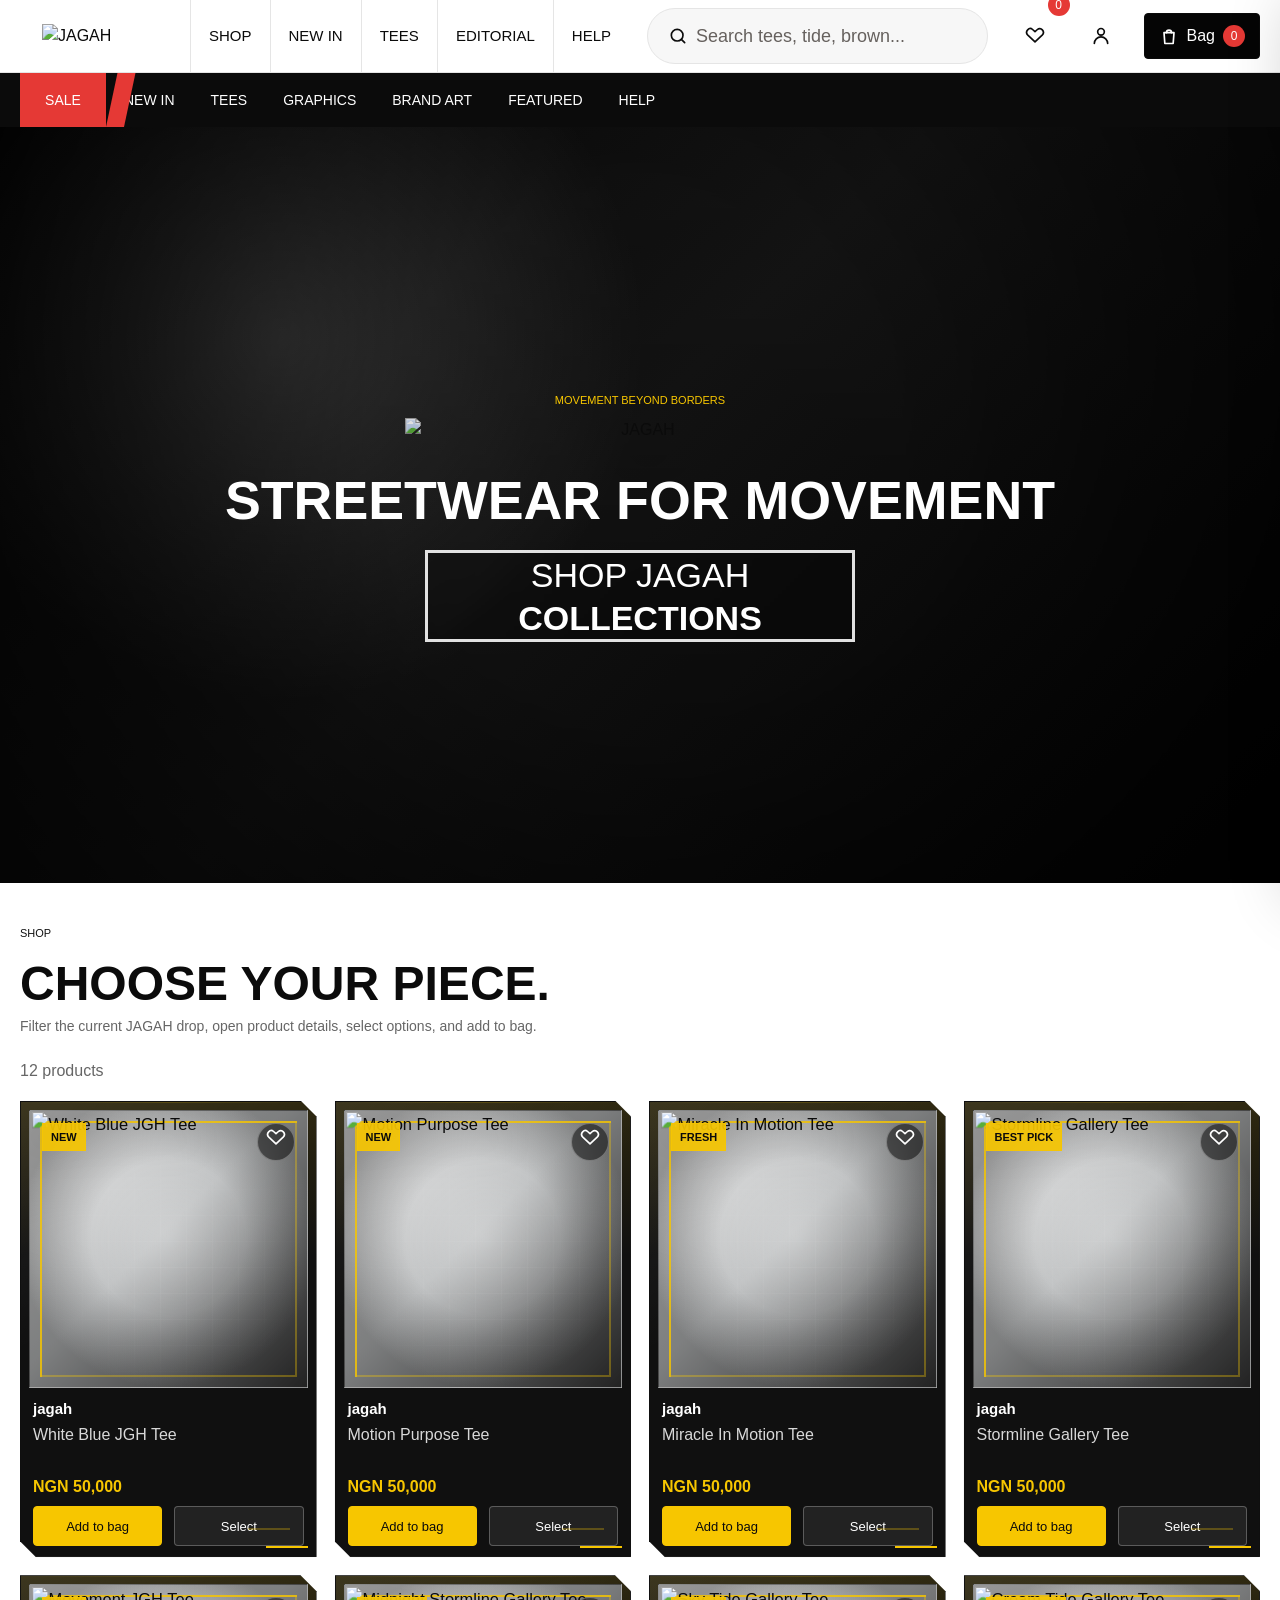
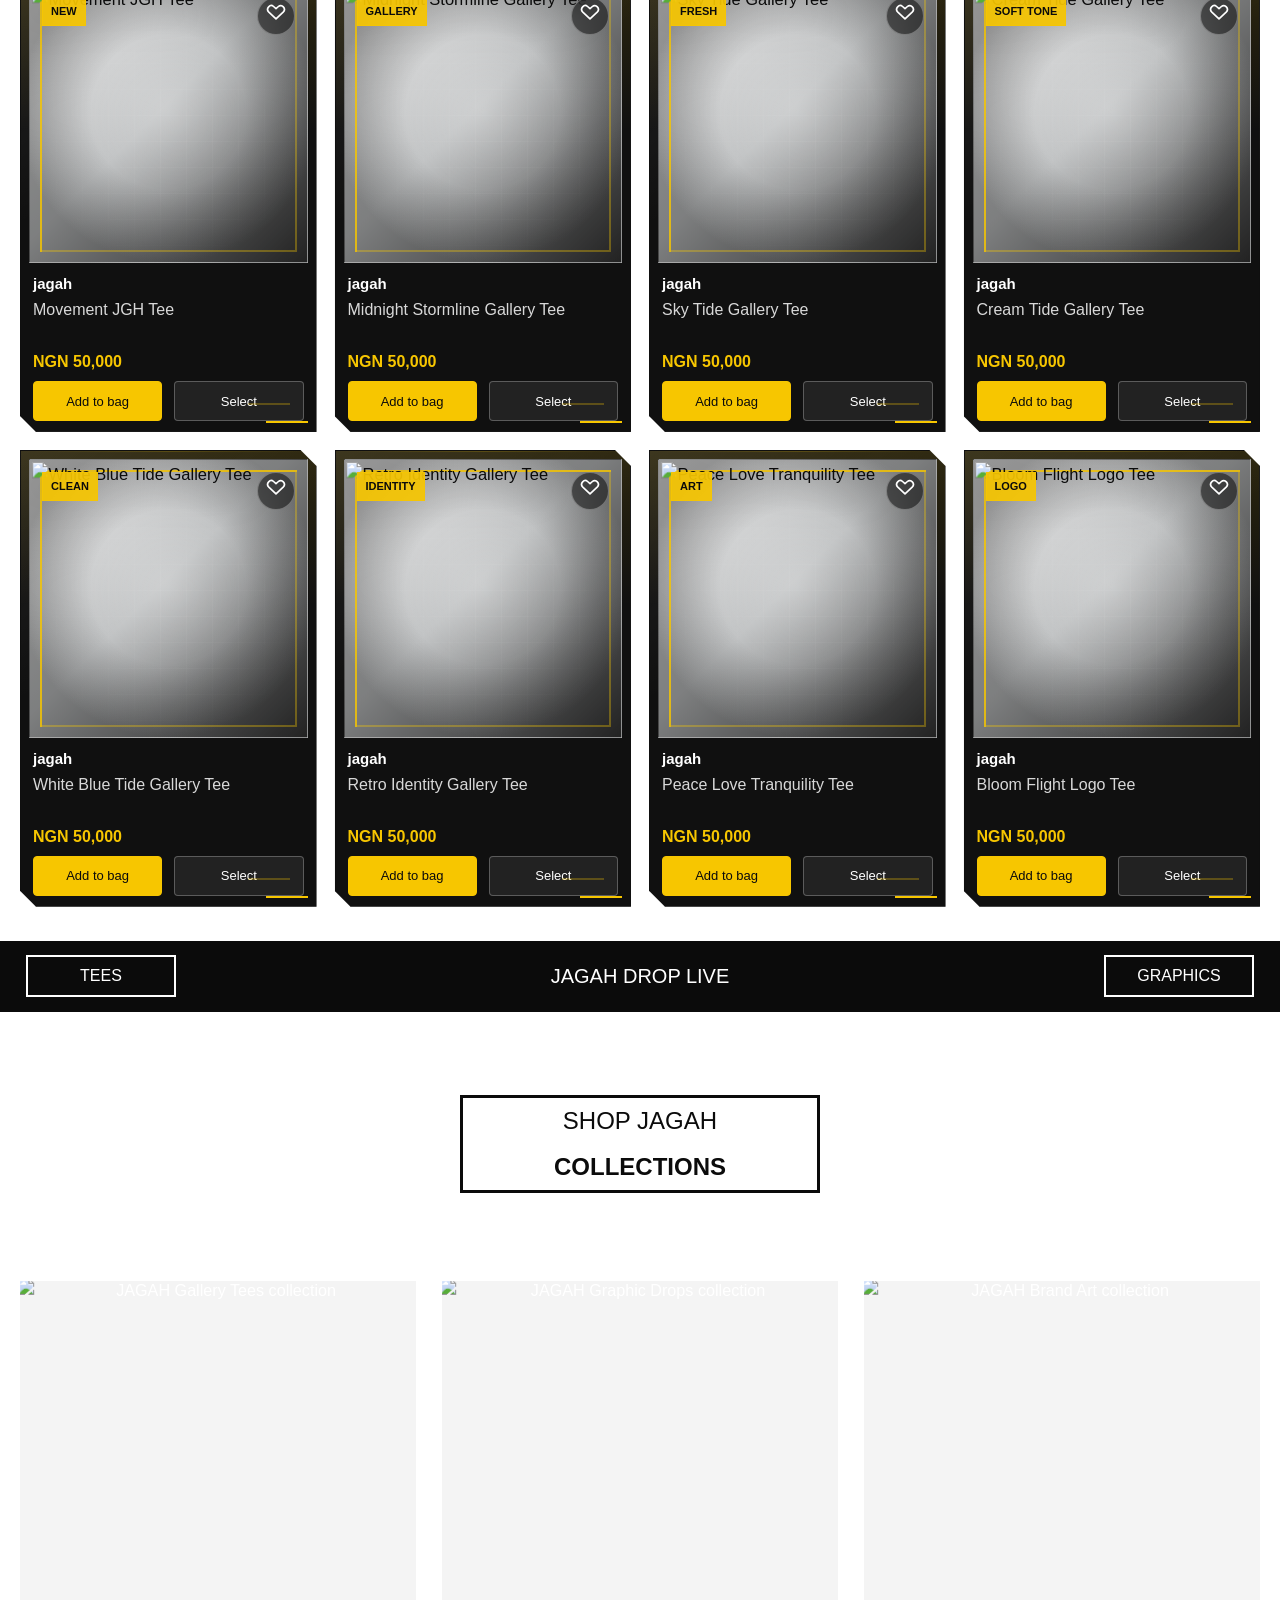
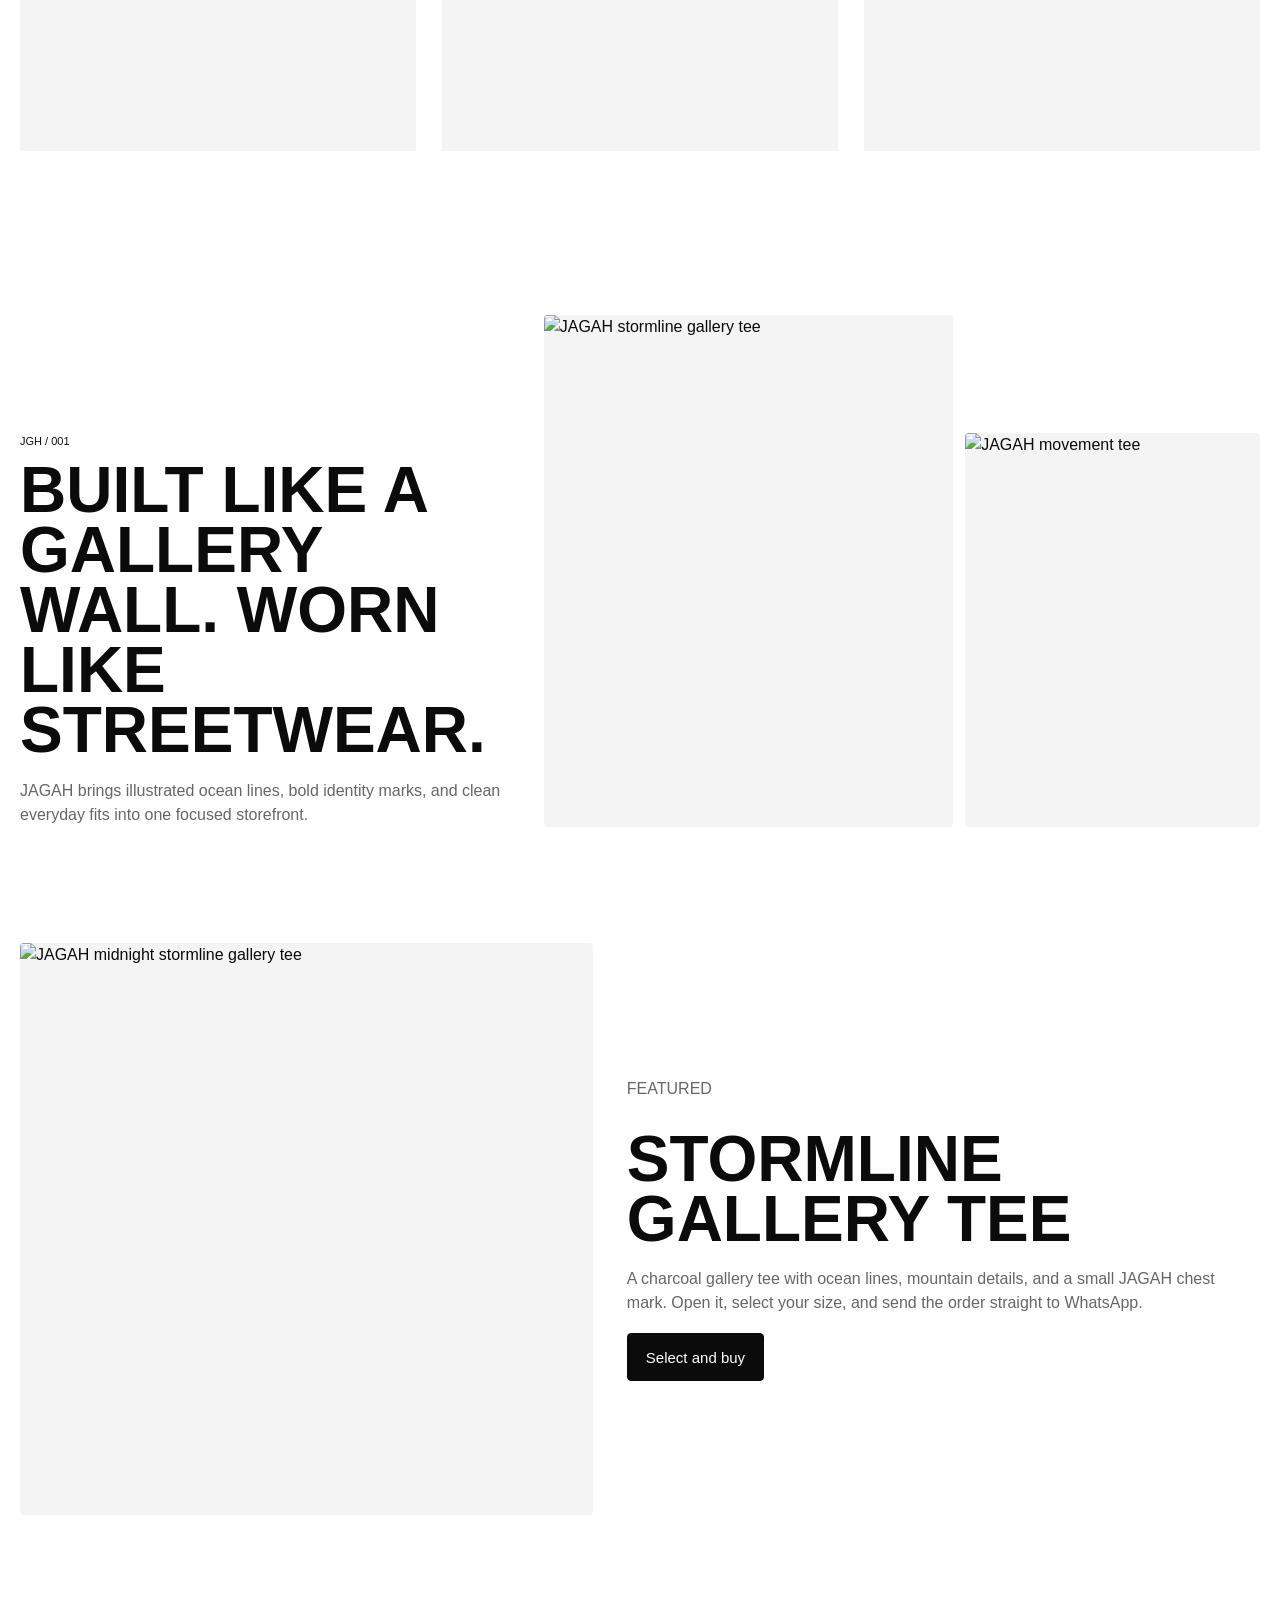
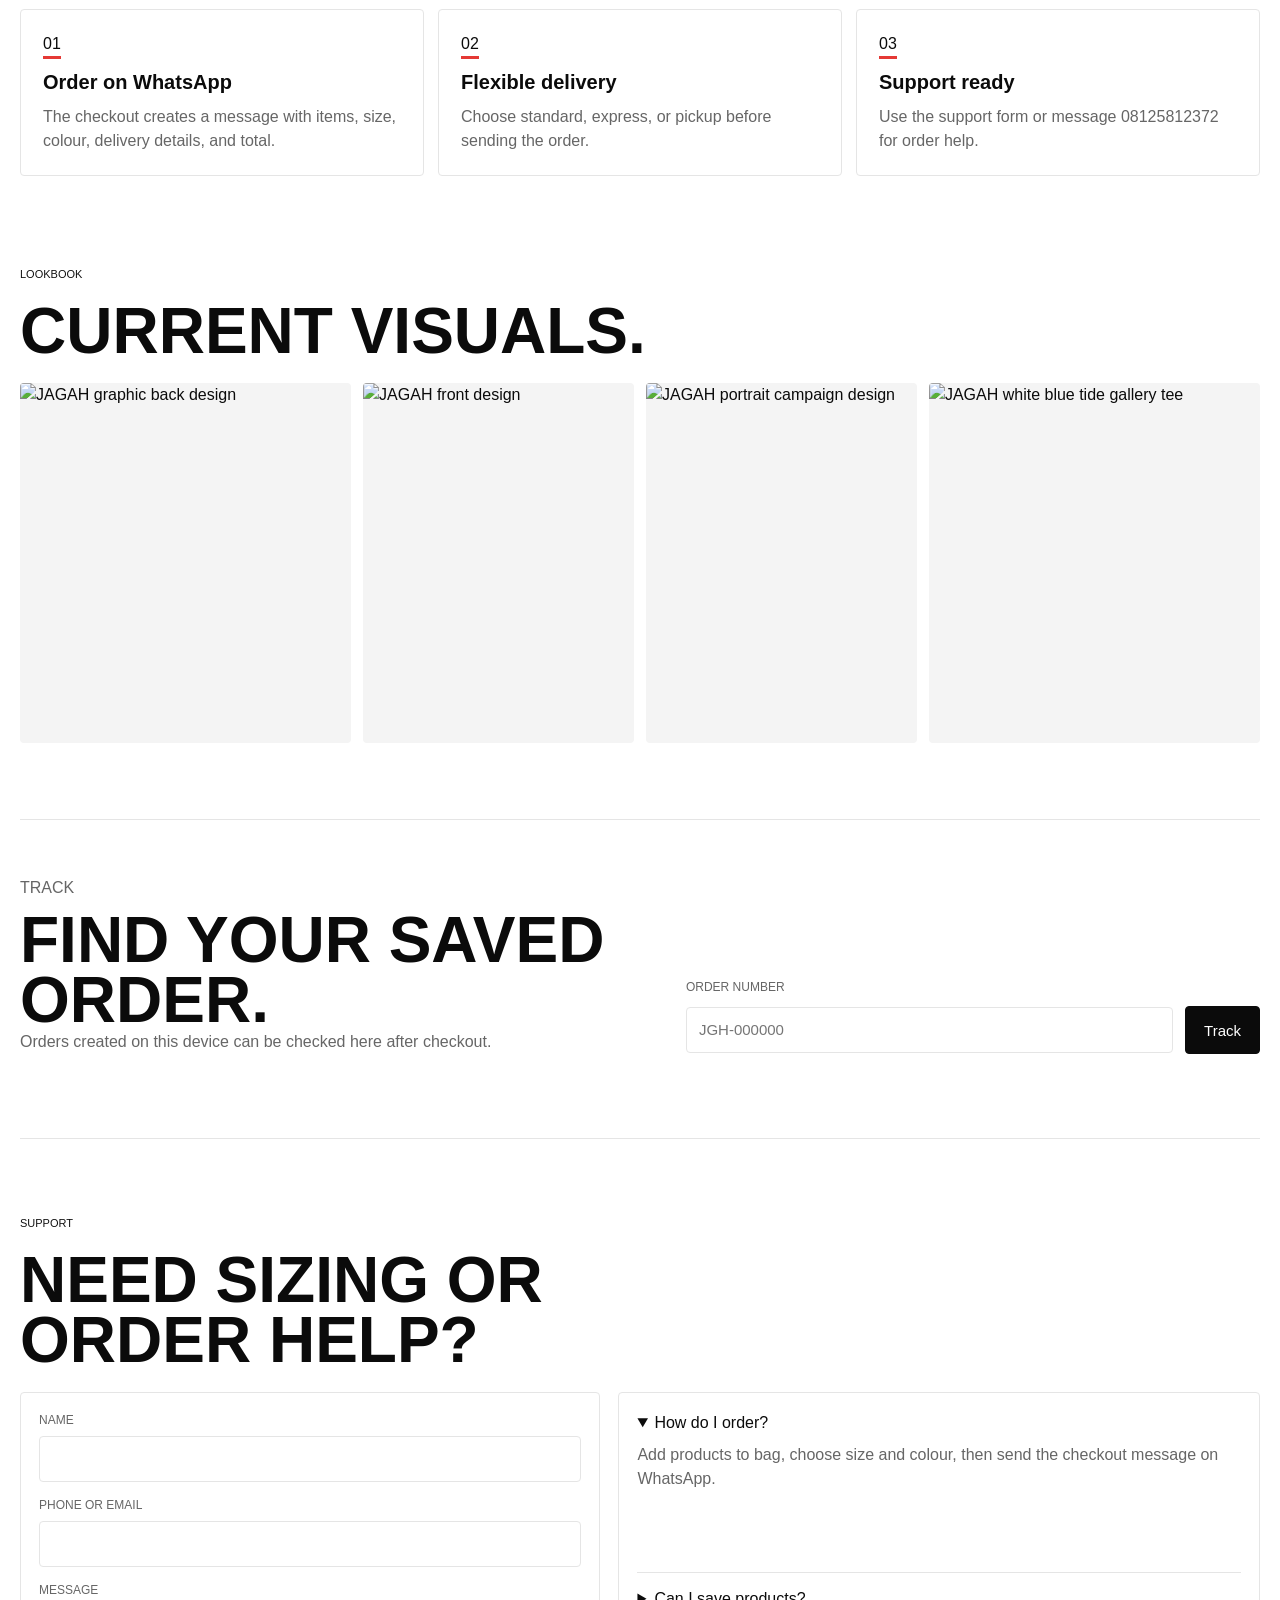
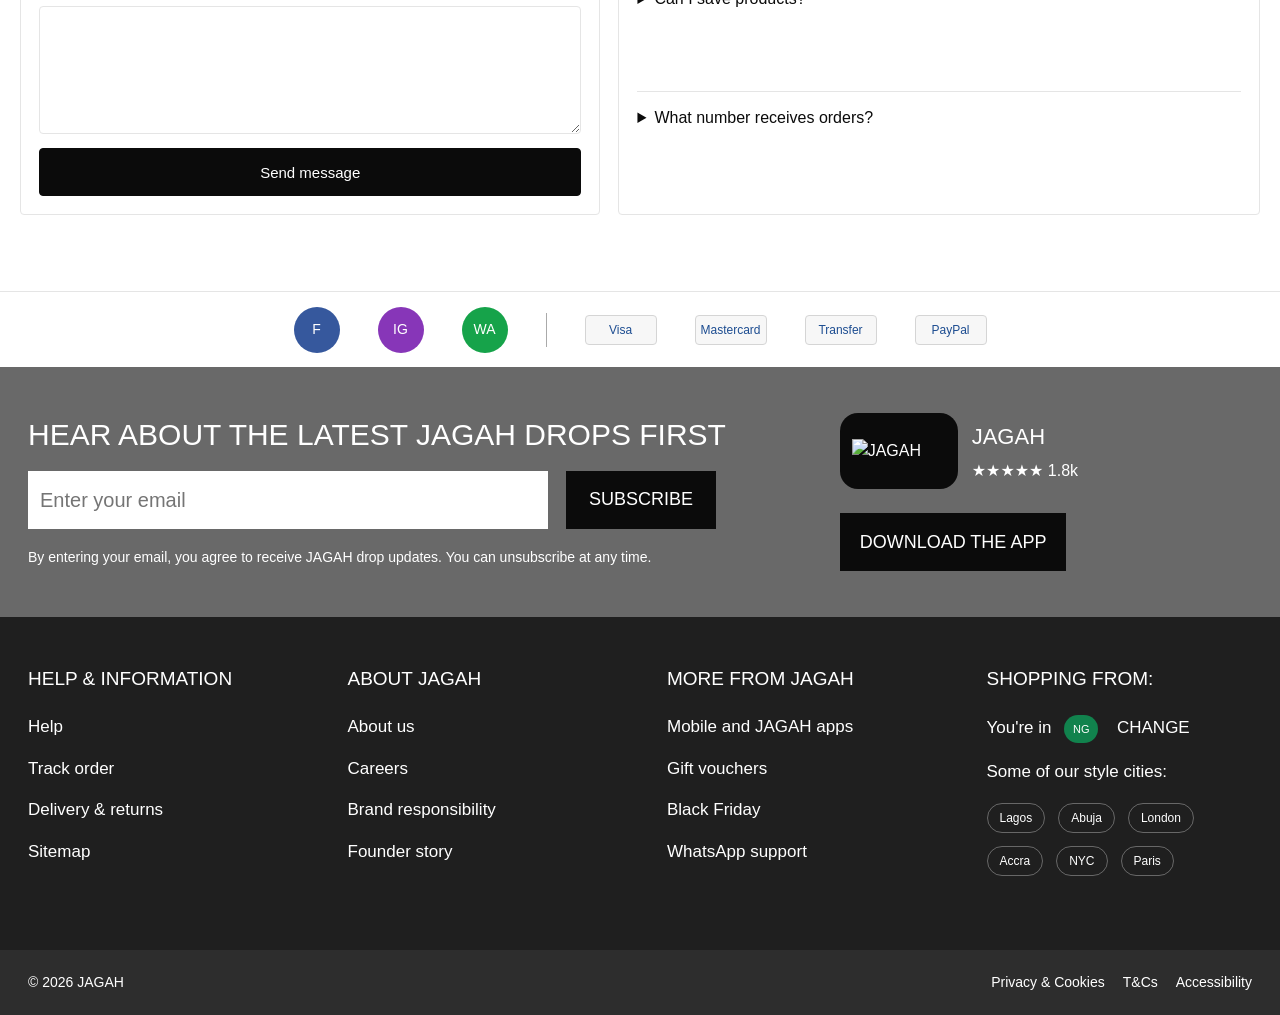
==== index.html @ 91794a77 "Add files via upload" ====
<!DOCTYPE html>
<html lang="en">
<head>
  <meta charset="UTF-8">
  <meta name="viewport" content="width=device-width, initial-scale=1.0">
  <title>JAGAH | Premium Streetwear Shop</title>
  <meta name="description" content="Shop JAGAH premium streetwear, gallery tees, graphic drops, and movement pieces with WhatsApp ordering.">
  <meta name="theme-color" content="#0B0B0B">
  <meta property="og:title" content="JAGAH Streetwear">
  <meta property="og:description" content="Movement beyond borders. Shop JAGAH gallery tees and graphic drops.">
  <meta property="og:image" content="assets/jagah-white-blue-jgh-tee.png">
  <link rel="canonical" href="/">
  <link rel="icon" href="data:image/svg+xml,%3Csvg xmlns='http://www.w3.org/2000/svg' viewBox='0 0 64 64'%3E%3Crect width='64' height='64' rx='8' fill='%230b0b0b'/%3E%3Ctext x='32' y='39' text-anchor='middle' font-size='20' font-family='Arial' font-weight='900' fill='%23f2bf26'%3EJG%3C/text%3E%3C/svg%3E">
  <link rel="stylesheet" href="styles.css?v=jagah-tech-product-cards-v3">
</head>
<body>
  <a class="skip-link" href="#shop">Skip to shop</a>

  <header class="site-header" data-header>
    <a class="brand-wordmark" href="#top" aria-label="JAGAH home">
      <img src="assets/jagah-logo-dark.png" alt="JAGAH">
    </a>

    <nav class="desktop-nav" aria-label="Primary navigation">
      <a href="#shop">Shop</a>
      <a href="#drop">New in</a>
      <a href="#collection">Tees</a>
      <a href="#story">Editorial</a>
      <a href="#support">Help</a>
    </nav>

    <form class="search" role="search">
      <label class="sr-only" for="site-search">Search JAGAH products</label>
      <svg aria-hidden="true" viewBox="0 0 24 24">
        <circle cx="11" cy="11" r="7"></circle>
        <path d="m20 20-4-4"></path>
      </svg>
      <input id="site-search" type="search" autocomplete="off" placeholder="Search tees, tide, brown...">
      <div class="suggestions" hidden></div>
    </form>

    <div class="header-actions">
      <button class="icon-button wishlist-open" type="button" aria-label="Open wishlist" title="Wishlist">
        <svg aria-hidden="true" viewBox="0 0 24 24">
          <path d="M20.8 4.6c-1.6-1.8-4.1-2-5.9-.4L12 6.8 9.1 4.2C7.3 2.6 4.8 2.8 3.2 4.6c-1.6 1.8-1.5 4.6.2 6.3L12 19l8.6-8.1c1.7-1.7 1.8-4.5.2-6.3Z"></path>
        </svg>
        <span class="count-pill" data-wishlist-count>0</span>
      </button>
      <button class="icon-button account-open" type="button" aria-label="Open account" title="Account">
        <svg aria-hidden="true" viewBox="0 0 24 24">
          <path d="M20 21a8 8 0 0 0-16 0"></path>
          <circle cx="12" cy="7" r="4"></circle>
        </svg>
      </button>
      <button class="bag-trigger" type="button" aria-label="Open shopping bag" title="Shopping bag">
        <svg aria-hidden="true" viewBox="0 0 24 24">
          <path d="M6 8h12l-1 13H7L6 8Z"></path>
          <path d="M9 8a3 3 0 0 1 6 0"></path>
        </svg>
        <span>Bag</span>
        <strong data-bag-count>0</strong>
      </button>
      <button class="menu-button" type="button" aria-label="Open menu" aria-expanded="false">
        <span></span>
        <span></span>
      </button>
    </div>

    <nav class="mobile-nav" aria-label="Mobile navigation" hidden>
      <a href="#shop">Shop</a>
      <a href="#drop">Drop</a>
      <a href="#story">Story</a>
      <a href="#support">Support</a>
      <a href="#track">Track</a>
    </nav>
  </header>

  <nav class="category-ribbon" aria-label="Shop categories">
    <button class="sale-tab" type="button" data-brand-category="All">Sale</button>
    <button type="button" data-brand-category="All">New in</button>
    <button type="button" data-brand-category="Gallery Tees">Tees</button>
    <button type="button" data-brand-category="Graphic Drops">Graphics</button>
    <button type="button" data-brand-category="Brand Art">Brand art</button>
    <a href="#collection">Featured</a>
    <a href="#support">Help</a>
  </nav>

  <main id="top">
    <section class="hero" aria-label="JAGAH streetwear">
      <video class="hero-video" autoplay muted loop playsinline preload="auto" poster="assets/jagah-white-blue-jgh-tee.webp" aria-hidden="true">
        <source src="assets/shop-jagah-hero.mp4" type="video/mp4">
      </video>
      <div class="hero-shade"></div>
      <div class="hero-copy" data-reveal>
        <p class="kicker">Movement beyond borders</p>
        <img class="hero-logo" src="assets/jagah-logo-transparent.png" alt="JAGAH">
        <h1>Streetwear for movement</h1>
        <a class="hero-collection-mark" href="#shop" aria-label="Shop JAGAH collections">
          <span>Shop JAGAH</span>
          <strong>Collections</strong>
        </a>
      </div>
    </section>

    <section class="shop-section product-first" id="shop">
      <div class="section-heading" data-reveal>
        <p class="kicker">Shop</p>
        <h2>Choose your piece.</h2>
        <p>Filter the current JAGAH drop, open product details, select options, and add to bag.</p>
      </div>

      <div class="shop-tools" data-reveal>
        <div class="chip-row" aria-label="Category filters" data-category-filters></div>
        <div class="tool-controls">
          <label>
            Colour
            <select id="color-filter">
              <option value="">All colours</option>
            </select>
          </label>
          <label>
            Sort
            <select id="sort-select">
              <option value="featured">Featured</option>
              <option value="newest">Newest</option>
              <option value="price-low">Price low to high</option>
              <option value="price-high">Price high to low</option>
            </select>
          </label>
        </div>
      </div>

      <div class="result-line">
        <span data-result-count>0 products</span>
        <button class="text-button" type="button" data-clear-filters>Clear filters</button>
      </div>

      <div class="product-grid" data-product-grid></div>
    </section>

    <section class="promo-band inline-promo-band" aria-label="Current promotion">
      <button type="button" data-brand-category="Gallery Tees">Tees</button>
      <strong>JAGAH DROP LIVE</strong>
      <button type="button" data-brand-category="Graphic Drops">Graphics</button>
    </section>

    <section class="brand-wall" aria-label="Shop JAGAH collections">
      <div class="brand-wall-heading" data-reveal>
        <span>Shop JAGAH</span>
        <strong>Collections</strong>
      </div>
      <div class="brand-tile-grid">
        <button class="brand-tile" type="button" data-brand-category="Gallery Tees">
          <img src="assets/jagah-storm-tee.webp" alt="JAGAH Gallery Tees collection" loading="lazy">
        </button>
        <button class="brand-tile" type="button" data-brand-category="Graphic Drops">
          <img src="assets/jagah-movement-tee.webp" alt="JAGAH Graphic Drops collection" loading="lazy">
        </button>
        <button class="brand-tile" type="button" data-brand-category="Brand Art">
          <img src="assets/jagah-peace-love-tranquility-tee.webp" alt="JAGAH Brand Art collection" loading="lazy">
        </button>
      </div>
    </section>

    <section class="editorial-band" id="story">
      <div class="editorial-text" data-reveal>
        <p class="kicker">JGH / 001</p>
        <h2>Built like a gallery wall. Worn like streetwear.</h2>
        <p>JAGAH brings illustrated ocean lines, bold identity marks, and clean everyday fits into one focused storefront.</p>
      </div>
      <div class="editorial-media" data-reveal>
        <img src="assets/jagah-storm-tee.webp" alt="JAGAH stormline gallery tee">
        <img src="assets/jagah-movement-tee.webp" alt="JAGAH movement tee">
      </div>
    </section>

    <section class="feature-split" id="collection">
      <img src="assets/jagah-midnight-stormline-gallery-tee.webp" alt="JAGAH midnight stormline gallery tee" loading="lazy">
      <div data-reveal>
        <p class="kicker">Featured</p>
        <h2>Stormline Gallery Tee</h2>
        <p>A charcoal gallery tee with ocean lines, mountain details, and a small JAGAH chest mark. Open it, select your size, and send the order straight to WhatsApp.</p>
        <button class="button primary" type="button" data-open-product="stormline-gallery-tee">Select and buy</button>
      </div>
    </section>

    <section class="service-grid" aria-label="Store service notes">
      <article data-reveal>
        <span>01</span>
        <h3>Order on WhatsApp</h3>
        <p>The checkout creates a message with items, size, colour, delivery details, and total.</p>
      </article>
      <article data-reveal>
        <span>02</span>
        <h3>Flexible delivery</h3>
        <p>Choose standard, express, or pickup before sending the order.</p>
      </article>
      <article data-reveal>
        <span>03</span>
        <h3>Support ready</h3>
        <p>Use the support form or message 08125812372 for order help.</p>
      </article>
    </section>

    <section class="lookbook" aria-label="JAGAH lookbook">
      <div class="section-heading" data-reveal>
        <p class="kicker">Lookbook</p>
        <h2>Current visuals.</h2>
      </div>
      <div class="lookbook-grid">
        <img src="assets/canva-jgh-page-1.png" alt="JAGAH graphic back design" loading="lazy">
        <img src="assets/canva-jgh-page-2.png" alt="JAGAH front design" loading="lazy">
        <img src="assets/canva-second-page-2.png" alt="JAGAH portrait campaign design" loading="lazy">
        <img src="assets/jagah-white-blue-tide-gallery-tee.webp" alt="JAGAH white blue tide gallery tee" loading="lazy">
      </div>
    </section>

    <section class="track-section" id="track">
      <div data-reveal>
        <p class="kicker">Track</p>
        <h2>Find your saved order.</h2>
        <p>Orders created on this device can be checked here after checkout.</p>
      </div>
      <form class="track-form" data-track-form>
        <label for="track-input">Order number</label>
        <div>
          <input id="track-input" type="text" placeholder="JGH-000000">
          <button class="button dark" type="submit">Track</button>
        </div>
      </form>
      <div class="track-result" data-track-result></div>
    </section>

    <section class="support-section" id="support">
      <div class="section-heading" data-reveal>
        <p class="kicker">Support</p>
        <h2>Need sizing or order help?</h2>
      </div>
      <div class="support-layout">
        <form class="support-form" data-support-form>
          <label>
            Name
            <input type="text" name="name" required>
          </label>
          <label>
            Phone or email
            <input type="text" name="contact" required>
          </label>
          <label>
            Message
            <textarea name="message" rows="4" required></textarea>
          </label>
          <button class="button primary" type="submit">Send message</button>
        </form>
        <div class="faq-list">
          <details open>
            <summary>How do I order?</summary>
            <p>Add products to bag, choose size and colour, then send the checkout message on WhatsApp.</p>
          </details>
          <details>
            <summary>Can I save products?</summary>
            <p>Use the heart icon to keep items in your wishlist on this browser.</p>
          </details>
          <details>
            <summary>What number receives orders?</summary>
            <p>Orders are sent to WhatsApp number 08125812372.</p>
          </details>
        </div>
      </div>
    </section>
  </main>

  <aside class="bag-drawer" data-bag-drawer aria-hidden="true" aria-labelledby="bag-title">
    <div class="drawer-head">
      <div>
        <p class="kicker">Shopping bag</p>
        <h2 id="bag-title">Your selection</h2>
      </div>
      <button class="close-button" type="button" data-close-bag aria-label="Close bag">X</button>
    </div>
    <div class="bag-items" data-bag-items></div>
    <div class="bag-empty" data-bag-empty>
      <strong>Your bag is empty.</strong>
      <span>Add a product, select your size, then buy on WhatsApp.</span>
    </div>
    <div class="bag-summary">
      <label class="coupon-line">
        Promo code
        <span>
          <input type="text" data-coupon-input placeholder="JAGAH10">
          <button type="button" data-apply-coupon>Apply</button>
        </span>
      </label>
      <div class="summary-row"><span>Subtotal</span><strong data-subtotal>NGN 0</strong></div>
      <div class="summary-row"><span>Discount</span><strong data-discount>NGN 0</strong></div>
      <div class="summary-row"><span>Delivery estimate</span><strong data-delivery>Free</strong></div>
      <div class="summary-row total"><span>Total</span><strong data-total>NGN 0</strong></div>
      <button class="button primary full" type="button" data-checkout>Checkout</button>
      <button class="button soft full" type="button" data-close-bag>Continue shopping</button>
    </div>
  </aside>
  <div class="scrim" data-scrim hidden></div>

  <dialog class="product-dialog" data-product-dialog>
    <button class="close-button dialog-close" type="button" data-close-dialog aria-label="Close product">X</button>
    <div data-product-content></div>
  </dialog>

  <dialog class="checkout-dialog" data-checkout-dialog>
    <button class="close-button dialog-close" type="button" data-close-checkout aria-label="Close checkout">X</button>
    <form class="checkout-form" data-checkout-form>
      <div>
        <p class="kicker">Checkout</p>
        <h2>Send order to WhatsApp</h2>
        <fieldset>
          <legend>Contact</legend>
          <label>Name<input name="name" type="text" required></label>
          <label>Phone<input name="phone" type="tel" required></label>
        </fieldset>
        <fieldset>
          <legend>Delivery</legend>
          <label>Address<input name="address" type="text" required></label>
          <label>City<input name="city" type="text" required></label>
          <label>
            Delivery method
            <select name="delivery">
              <option value="Standard delivery">Standard delivery</option>
              <option value="Express delivery">Express delivery</option>
              <option value="Pickup">Pickup</option>
            </select>
          </label>
        </fieldset>
        <fieldset>
          <legend>Payment</legend>
          <label>
            Payment method
            <select name="payment">
              <option value="WhatsApp order confirmation">WhatsApp order confirmation</option>
              <option value="Bank transfer">Bank transfer</option>
              <option value="Pay on delivery">Pay on delivery</option>
            </select>
          </label>
        </fieldset>
        <button class="button primary full" type="submit">Place order on WhatsApp</button>
      </div>
      <aside class="checkout-summary" data-checkout-summary></aside>
    </form>
  </dialog>

  <dialog class="mini-dialog" data-wishlist-dialog>
    <button class="close-button dialog-close" type="button" data-close-wishlist aria-label="Close wishlist">X</button>
    <p class="kicker">Wishlist</p>
    <h2>Saved pieces</h2>
    <div class="saved-list" data-wishlist-list></div>
  </dialog>

  <dialog class="mini-dialog" data-account-dialog>
    <button class="close-button dialog-close" type="button" data-close-account aria-label="Close account">X</button>
    <p class="kicker">Account</p>
    <h2>Your JAGAH profile</h2>
    <form class="account-form" data-account-form>
      <label>Name<input type="text" name="name" data-profile-name placeholder="Your name"></label>
      <label>Phone<input type="tel" name="phone" data-profile-phone placeholder="08125812372"></label>
      <label>Email<input type="email" name="email" data-profile-email placeholder="you@example.com"></label>
      <button class="button primary full" type="submit">Save profile</button>
    </form>
    <div class="order-mini-list" data-account-orders></div>
  </dialog>

  <div class="toast" data-toast role="status" aria-live="polite"></div>

  <footer class="retail-footer">
    <div class="footer-social-pay" aria-label="Social and payment options">
      <a class="social-dot" href="#support" aria-label="Facebook">f</a>
      <a class="social-dot" href="#support" aria-label="Instagram">ig</a>
      <a class="social-dot" href="https://wa.me/2348125812372" target="_blank" rel="noreferrer" aria-label="WhatsApp">wa</a>
      <span class="footer-divider"></span>
      <span class="pay-badge">Visa</span>
      <span class="pay-badge">Mastercard</span>
      <span class="pay-badge">Transfer</span>
      <span class="pay-badge">PayPal</span>
    </div>

    <section class="footer-signup" aria-label="Newsletter and app">
      <form class="footer-newsletter" data-footer-newsletter>
        <h2>Hear about the latest JAGAH drops first</h2>
        <div>
          <label class="sr-only" for="footer-email">Email address</label>
          <input id="footer-email" type="email" placeholder="Enter your email" required>
          <button type="submit">Subscribe</button>
        </div>
        <p>By entering your email, you agree to receive JAGAH drop updates. You can unsubscribe at any time.</p>
      </form>
      <div class="footer-app">
        <div class="app-icon">
          <img src="assets/jagah-logo-transparent.png" alt="JAGAH">
        </div>
        <div>
          <strong>JAGAH</strong>
          <span>&#9733;&#9733;&#9733;&#9733;&#9733; 1.8k</span>
        </div>
        <a href="https://wa.me/2348125812372" target="_blank" rel="noreferrer">Download the app</a>
      </div>
    </section>

    <section class="footer-main" aria-label="Footer links">
      <div>
        <h3>Help & information</h3>
        <a href="#support">Help</a>
        <a href="#track">Track order</a>
        <a href="#support">Delivery & returns</a>
        <a href="#shop">Sitemap</a>
      </div>
      <div>
        <h3>About JAGAH</h3>
        <a href="#story">About us</a>
        <a href="#story">Careers</a>
        <a href="#story">Brand responsibility</a>
        <a href="#story">Founder story</a>
      </div>
      <div>
        <h3>More from JAGAH</h3>
        <a href="#collection">Mobile and JAGAH apps</a>
        <a href="#shop">Gift vouchers</a>
        <a href="#drop">Black Friday</a>
        <a href="#support">WhatsApp support</a>
      </div>
      <div>
        <h3>Shopping from:</h3>
        <p>You're in <span class="flag-dot">NG</span> <button type="button">Change</button></p>
        <p>Some of our style cities:</p>
        <div class="flag-list" aria-label="Style regions">
          <span>Lagos</span>
          <span>Abuja</span>
          <span>London</span>
          <span>Accra</span>
          <span>NYC</span>
          <span>Paris</span>
        </div>
      </div>
    </section>

    <div class="footer-bottom">
      <span>&copy; 2026 JAGAH</span>
      <div>
        <a href="#support">Privacy & Cookies</a>
        <a href="#support">T&Cs</a>
        <a href="#support">Accessibility</a>
      </div>
    </div>
  </footer>

  <script src="script.js?v=jagah-mobile-thumbs"></script>
</body>
</html>
---- styles.css ----
:root {
  --ink: #0b0b0b;
  --ink-2: #1f1f1f;
  --muted: #666666;
  --paper: #ffffff;
  --paper-2: #f4f4f4;
  --white: #ffffff;
  --line: #e5e5e5;
  --yellow: #f7c600;
  --acid: #f4f4f4;
  --brown: #111111;
  --blue: #d7e7ef;
  --green: #1f8f5a;
  --red: #e53935;
  --shadow: 0 12px 34px rgba(11, 11, 11, 0.12);
  --soft-shadow: 0 8px 18px rgba(11, 11, 11, 0.08);
  --radius: 4px;
  --font: "Helvetica Neue", Helvetica, Arial, ui-sans-serif, system-ui, sans-serif;
}

* {
  box-sizing: border-box;
}

html {
  scroll-behavior: smooth;
  scroll-padding-top: 136px;
}

body {
  margin: 0;
  color: var(--ink);
  background: var(--paper);
  font-family: var(--font);
  line-height: 1.5;
  -webkit-font-smoothing: antialiased;
  text-rendering: optimizeLegibility;
}

body.is-locked {
  overflow: hidden;
}

img {
  display: block;
  max-width: 100%;
}

a {
  color: inherit;
  text-decoration: none;
}

button,
input,
select,
textarea {
  font: inherit;
}

button,
select {
  cursor: pointer;
}

button:focus-visible,
a:focus-visible,
input:focus-visible,
select:focus-visible,
textarea:focus-visible {
  outline: 3px solid rgba(11, 11, 11, 0.28);
  outline-offset: 3px;
}

h1,
h2,
h3,
p {
  margin: 0;
  overflow-wrap: anywhere;
}

h1 {
  max-width: 1000px;
  color: var(--white);
  font-size: clamp(54px, 10vw, 132px);
  font-weight: 650;
  letter-spacing: 0;
  line-height: 0.86;
  text-transform: uppercase;
}

h2 {
  font-size: clamp(34px, 5vw, 72px);
  font-weight: 560;
  letter-spacing: 0;
  line-height: 0.94;
  text-transform: uppercase;
}

h3 {
  font-size: 20px;
  font-weight: 560;
  line-height: 1.1;
}

h1,
h2,
h3 {
  overflow-wrap: normal;
  word-break: normal;
}

label {
  display: grid;
  gap: 7px;
  color: var(--muted);
  font-size: 12px;
  font-weight: 500;
  letter-spacing: 0;
  text-transform: uppercase;
}

input,
select,
textarea {
  width: 100%;
  min-height: 46px;
  border: 1px solid var(--line);
  border-radius: var(--radius);
  padding: 0 12px;
  color: var(--ink);
  background: var(--white);
  font-size: 15px;
  font-weight: 400;
  text-transform: none;
}

textarea {
  min-height: 128px;
  padding-block: 12px;
  resize: vertical;
}

input:focus,
select:focus,
textarea:focus {
  border-color: var(--ink);
  outline: none;
}

.skip-link,
.sr-only {
  position: absolute;
  width: 1px;
  height: 1px;
  overflow: hidden;
  clip: rect(0, 0, 0, 0);
  white-space: nowrap;
}

.skip-link:focus {
  z-index: 99;
  width: auto;
  height: auto;
  clip: auto;
  top: 14px;
  left: 14px;
  padding: 10px 14px;
  color: var(--white);
  background: var(--ink);
}

.site-header {
  position: sticky;
  top: 0;
  z-index: 49;
  display: grid;
  grid-template-columns: 170px auto minmax(360px, 1fr) auto;
  gap: 0;
  align-items: center;
  border-bottom: 1px solid var(--line);
  padding: 0 max(18px, calc((100vw - 1240px) / 2));
  color: var(--ink);
  background: var(--white);
  backdrop-filter: none;
}

.brand-wordmark {
  display: inline-flex;
  min-width: 170px;
  min-height: 72px;
  align-items: center;
  justify-content: center;
  background: var(--white);
  padding: 10px 18px;
}

.brand-wordmark img {
  width: 126px;
  height: auto;
  max-height: 46px;
  object-fit: contain;
}

.desktop-nav {
  display: flex;
  gap: 0;
  align-items: center;
  height: 72px;
}

.desktop-nav a {
  display: inline-flex;
  min-height: 72px;
  align-items: center;
  border-left: 1px solid var(--line);
  padding: 0 18px;
  color: var(--ink);
  font-size: 15px;
  font-weight: 500;
  text-transform: uppercase;
}

.desktop-nav a:hover {
  color: var(--ink);
  background: #f5f5f5;
}

.search {
  position: relative;
  display: grid;
  grid-template-columns: auto 1fr;
  align-items: center;
  gap: 8px;
  min-width: 320px;
  min-height: 54px;
  border: 1px solid var(--line);
  border-radius: 999px;
  margin: 0 18px;
  padding: 0 20px;
  color: var(--ink);
  background: #f7f7f7;
}

.search svg,
.icon-button svg,
.bag-trigger svg,
.card-wish svg {
  width: 20px;
  height: 20px;
  fill: none;
  stroke: currentColor;
  stroke-linecap: round;
  stroke-linejoin: round;
  stroke-width: 2;
}

.search input {
  min-height: 54px;
  border: 0;
  padding: 0;
  color: var(--ink);
  background: transparent;
  font-size: 18px;
  font-weight: 400;
}

.search input::placeholder {
  color: #66615e;
}

.suggestions {
  position: absolute;
  top: calc(100% + 8px);
  right: 0;
  left: 0;
  z-index: 60;
  display: grid;
  gap: 4px;
  border: 1px solid var(--ink);
  border-radius: var(--radius);
  padding: 8px;
  background: var(--white);
  box-shadow: var(--shadow);
}

.suggestions[hidden],
.scrim[hidden] {
  display: none;
}

.suggestions button {
  display: flex;
  justify-content: space-between;
  gap: 12px;
  border: 0;
  border-radius: 6px;
  padding: 10px;
  background: transparent;
  text-align: left;
  font-weight: 500;
}

.suggestions button:hover {
  background: var(--paper);
}

.header-actions {
  display: flex;
  align-items: center;
  justify-content: end;
  gap: 8px;
}

.icon-button,
.bag-trigger,
.menu-button,
.close-button {
  display: inline-grid;
  place-items: center;
  border: 1px solid var(--line);
  border-radius: var(--radius);
  color: var(--ink);
  background: var(--white);
}

.icon-button {
  position: relative;
  width: 58px;
  height: 72px;
  border: 0;
  border-radius: 0;
  color: var(--ink);
  background: transparent;
}

.icon-button:hover,
.bag-trigger:hover,
.menu-button:hover,
.close-button:hover {
  border-color: var(--ink);
}

.count-pill,
.bag-trigger strong {
  display: inline-grid;
  min-width: 22px;
  height: 22px;
  place-items: center;
  border-radius: 999px;
  color: var(--ink);
  color: var(--white);
  background: var(--red);
  font-size: 12px;
  font-weight: 500;
}

.count-pill {
  position: absolute;
  right: -6px;
  top: -6px;
}

.bag-trigger {
  grid-auto-flow: column;
  gap: 8px;
  min-height: 46px;
  margin-left: 6px;
  border-color: var(--ink);
  border-radius: var(--radius);
  padding: 0 14px;
  color: var(--white);
  background: #050505;
  font-weight: 500;
}

.menu-button {
  display: none;
  width: 44px;
  height: 44px;
}

.menu-button span {
  display: block;
  width: 18px;
  height: 2px;
  margin: 3px 0;
  background: currentColor;
}

.mobile-nav {
  grid-column: 1 / -1;
  display: grid;
  gap: 8px;
  border: 1px solid var(--line);
  border-radius: var(--radius);
  padding: 10px;
  background: var(--white);
}

.mobile-nav[hidden] {
  display: none;
}

.mobile-nav a {
  padding: 11px;
  color: var(--muted);
  font-weight: 500;
}

.category-ribbon {
  position: sticky;
  top: 72px;
  z-index: 48;
  display: flex;
  min-height: 54px;
  align-items: stretch;
  gap: 0;
  overflow-x: auto;
  padding: 0 max(18px, calc((100vw - 1240px) / 2));
  color: var(--white);
  background: var(--ink);
  scrollbar-width: none;
}

.category-ribbon::-webkit-scrollbar {
  display: none;
}

.category-ribbon a,
.category-ribbon button {
  display: inline-flex;
  min-width: max-content;
  align-items: center;
  border: 0;
  padding: 0 18px;
  color: var(--white);
  background: transparent;
  font-size: 14px;
  font-weight: 500;
  text-transform: uppercase;
}

.category-ribbon a:hover,
.category-ribbon button:hover {
  background: rgba(255, 255, 255, 0.1);
}

.category-ribbon .sale-tab {
  position: relative;
  min-width: 86px;
  justify-content: center;
  background: var(--red);
}

.category-ribbon .sale-tab::after {
  content: "";
  position: absolute;
  right: -18px;
  bottom: 0;
  width: 18px;
  height: 100%;
  background: var(--red);
  transform: skewX(-12deg);
  transform-origin: bottom left;
}

.promo-band {
  position: sticky;
  top: 126px;
  z-index: 47;
  display: grid;
  grid-template-columns: 150px 1fr 150px;
  align-items: center;
  min-height: 72px;
  border-bottom: 1px solid var(--white);
  padding: 0 max(26px, calc((100vw - 1240px) / 2));
  color: var(--white);
  background: var(--ink);
}

.promo-band strong {
  justify-self: center;
  font-size: 20px;
  font-weight: 500;
  letter-spacing: 0;
  text-transform: uppercase;
}

.promo-band button {
  min-height: 42px;
  border: 2px solid var(--white);
  color: var(--white);
  background: transparent;
  font-weight: 500;
  text-transform: uppercase;
}

.promo-band button:last-child {
  justify-self: end;
  width: 150px;
}

.inline-promo-band {
  position: static;
  top: auto;
}

.product-first {
  padding-top: 38px;
  padding-bottom: 76px;
  background: var(--paper);
}

.product-first [data-reveal] {
  opacity: 1;
  transform: none;
}

.hero {
  position: relative;
  display: grid;
  min-height: calc(88svh - 36px);
  overflow: hidden;
  isolation: isolate;
  background: var(--ink);
}

.hero::before,
.hero-video,
.hero-shade {
  position: absolute;
  inset: 0;
}

.hero::before {
  content: "";
  z-index: -4;
  background:
    radial-gradient(circle at 22% 28%, rgba(255, 255, 255, 0.16), transparent 32%),
    linear-gradient(135deg, #050505, #161616 46%, #030303);
  animation: heroDrift 15s ease-in-out infinite;
}

.hero-video {
  z-index: -3;
  width: 100%;
  height: 100%;
  object-fit: cover;
  object-position: center;
  opacity: 1;
  pointer-events: none;
  transform: scale(1.01);
  filter: brightness(1.04) contrast(1.05) saturate(1.04);
  animation: heroVideoFloat 14s ease-in-out infinite;
  will-change: transform;
}

.hero-shade {
  z-index: -2;
  background:
    radial-gradient(circle at center 43%, rgba(0, 0, 0, 0.04) 0 34%, rgba(0, 0, 0, 0.34) 66%, rgba(0, 0, 0, 0.62) 100%),
    linear-gradient(180deg, rgba(0, 0, 0, 0.04), rgba(0, 0, 0, 0.28));
}

.hero-copy {
  display: grid;
  justify-items: center;
  width: min(1240px, calc(100% - 32px));
  align-self: center;
  margin: 0 auto;
  padding: 96px 0 72px;
  text-align: center;
}

.hero-copy[data-reveal] {
  opacity: 1;
  transform: none;
}

.hero-logo {
  width: min(470px, 68vw);
  height: auto;
  margin-bottom: 22px;
  opacity: 0.86;
  filter: blur(0.25px) drop-shadow(0 18px 30px rgba(0, 0, 0, 0.68));
}

.hero-mark {
  color: var(--white);
  font-size: clamp(88px, 18vw, 252px);
  font-weight: 650;
  letter-spacing: 0;
  line-height: 0.78;
  text-transform: lowercase;
}

.hero h1 {
  max-width: 940px;
  margin-top: 10px;
  color: var(--white);
  font-size: clamp(28px, 4.2vw, 58px);
  line-height: 1;
}

.hero-copy p:not(.kicker) {
  max-width: 620px;
  margin-top: 16px;
  color: rgba(255, 255, 255, 0.86);
  font-size: 18px;
}

.kicker {
  margin-bottom: 10px;
  color: var(--brown);
  font-size: 11px;
  font-weight: 500;
  letter-spacing: 0;
  text-transform: uppercase;
}

.hero .kicker {
  color: var(--yellow);
}

.hero-actions {
  display: flex;
  flex-wrap: wrap;
  justify-content: center;
  gap: 12px;
  margin-top: 22px;
}

.hero .button.primary {
  border-color: var(--white);
  color: var(--ink);
  background: var(--white);
}

.hero-actions .button {
  min-height: 42px;
  padding: 0 16px;
  font-size: 14px;
}

.hero-collection-mark {
  display: grid;
  width: min(430px, 76vw);
  min-height: 92px;
  place-items: center;
  margin-top: 22px;
  border: 3px solid rgba(255, 255, 255, 0.88);
  color: var(--white);
  background: rgba(0, 0, 0, 0.18);
  font-size: clamp(20px, 3vw, 34px);
  font-weight: 400;
  line-height: 1.18;
  text-align: center;
  text-transform: uppercase;
  backdrop-filter: blur(2px);
}

.hero-collection-mark span,
.hero-collection-mark strong {
  display: block;
}

.hero-collection-mark strong {
  font-weight: 700;
}

.button {
  display: inline-flex;
  min-height: 48px;
  align-items: center;
  justify-content: center;
  border: 1px solid var(--ink);
  border-radius: var(--radius);
  padding: 0 18px;
  color: var(--ink);
  background: var(--white);
  font-size: 15px;
  font-weight: 500;
  line-height: 1;
  transition: transform 160ms ease, background 160ms ease, color 160ms ease, border-color 160ms ease;
}

.button:hover {
  transform: translateY(-2px);
}

.button.primary {
  border-color: var(--ink);
  color: var(--white);
  background: var(--ink);
}

.button.dark {
  color: var(--white);
  background: var(--ink);
}

.button.glass {
  border-color: rgba(255, 255, 255, 0.38);
  color: var(--white);
  background: rgba(255, 255, 255, 0.1);
  backdrop-filter: blur(12px);
}

.button.soft {
  border-color: var(--line);
  background: var(--paper);
}

.button.full {
  width: 100%;
}

.text-button {
  border: 0;
  padding: 0;
  color: var(--ink);
  background: transparent;
  font-weight: 500;
}

.brand-wall {
  width: 100%;
  padding: 82px 0 76px;
  background: var(--white);
}

.brand-wall-heading {
  display: grid;
  width: min(360px, calc(100% - 48px));
  min-height: 98px;
  place-items: center;
  margin: 0 auto 88px;
  border: 3px solid var(--ink);
  color: var(--ink);
  background: var(--white);
  font-size: 24px;
  font-weight: 500;
  letter-spacing: 0;
  line-height: 1.25;
  text-align: center;
  text-transform: uppercase;
}

.brand-wall-heading span,
.brand-wall-heading strong {
  display: block;
}

.brand-wall-heading[data-reveal] {
  opacity: 1;
  transform: none;
}

.brand-tile-grid {
  display: grid;
  grid-template-columns: repeat(3, minmax(0, 1fr));
  gap: 26px;
  width: min(1240px, calc(100% - 32px));
  margin: 0 auto;
}

.brand-tile {
  position: relative;
  display: grid;
  min-height: 470px;
  overflow: hidden;
  border: 0;
  border-radius: 0;
  padding: 0;
  color: var(--white);
  background: #f4f4f4;
  text-align: center;
}

.brand-tile img {
  width: 100%;
  height: 100%;
  object-fit: cover;
  object-position: center;
  transform: scale(1.01);
  transition: transform 220ms ease, filter 220ms ease;
}

.brand-tile::after {
  display: none;
}

.brand-tile:hover img {
  filter: saturate(1.06) contrast(1.05);
  transform: scale(1.045);
}

.editorial-band,
.shop-section,
.feature-split,
.service-grid,
.lookbook,
.track-section,
.support-section {
  width: min(1240px, calc(100% - 32px));
  margin: 0 auto;
}

.editorial-band {
  display: grid;
  grid-template-columns: minmax(0, 0.82fr) minmax(0, 1.18fr);
  gap: 26px;
  align-items: end;
  padding: 88px 0 40px;
}

.editorial-text {
  max-width: 540px;
}

.editorial-text p:not(.kicker),
.section-heading p:not(.kicker),
.feature-split p,
.track-section p,
.service-grid p,
.faq-list p {
  color: var(--muted);
  font-size: 16px;
}

.editorial-text p:not(.kicker) {
  margin-top: 18px;
}

.editorial-media {
  display: grid;
  grid-template-columns: 1fr 0.72fr;
  gap: 12px;
  align-items: end;
}

.editorial-media img,
.feature-split > img,
.lookbook-grid img,
.product-card img,
.product-main-image,
.bag-line img,
.saved-row img {
  width: 100%;
  border-radius: var(--radius);
  object-fit: cover;
  background: var(--paper-2);
}

.product-card img {
  border-radius: 0;
}

.editorial-media img:first-child {
  aspect-ratio: 4 / 5;
}

.editorial-media img:last-child {
  aspect-ratio: 3 / 4;
}

.shop-section {
  padding: 42px 0 34px;
}

.section-heading {
  display: grid;
  gap: 8px;
  max-width: 760px;
  margin-bottom: 22px;
}

.product-first .section-heading h2 {
  color: var(--ink);
  font-size: clamp(30px, 4vw, 48px);
  font-weight: 650;
  line-height: 1;
}

.product-first .section-heading p:not(.kicker) {
  font-size: 14px;
}

.shop-tools {
  display: none;
  justify-content: space-between;
  gap: 18px;
  align-items: end;
  margin-bottom: 18px;
}

.chip-row {
  display: flex;
  flex-wrap: wrap;
  gap: 8px;
}

.chip-row button {
  min-height: 40px;
  border: 1px solid var(--line);
  border-radius: 999px;
  padding: 0 14px;
  color: var(--muted);
  background: var(--white);
  font-weight: 500;
}

.chip-row button.is-active {
  border-color: var(--ink);
  color: var(--white);
  background: var(--ink);
}

.tool-controls {
  display: flex;
  gap: 12px;
  align-items: end;
}

.tool-controls label {
  min-width: 174px;
}

.result-line {
  display: flex;
  justify-content: space-between;
  gap: 12px;
  margin: 4px 0 18px;
  color: var(--muted);
  font-weight: 400;
}

.result-line .text-button {
  display: none;
}

.product-grid {
  display: grid;
  grid-template-columns: repeat(4, minmax(0, 1fr));
  gap: 18px;
}

.product-card {
  position: relative;
  display: grid;
  overflow: hidden;
  isolation: isolate;
  border: 1px solid rgba(11, 11, 11, 0.18);
  border-radius: 0;
  background:
    linear-gradient(145deg, rgba(255, 255, 255, 0.08), rgba(255, 255, 255, 0) 38%),
    #101010;
  box-shadow: 0 16px 34px rgba(11, 11, 11, 0.14);
  clip-path: polygon(0 0, calc(100% - 16px) 0, 100% 16px, 100% 100%, 16px 100%, 0 calc(100% - 16px));
  padding: 8px;
  transition: transform 180ms ease, box-shadow 180ms ease, border-color 180ms ease;
}

.product-card::before,
.product-card::after {
  content: "";
  position: absolute;
  pointer-events: none;
}

.product-card::before {
  inset: 0;
  z-index: -1;
  background:
    linear-gradient(90deg, transparent, rgba(247, 198, 0, 0.18), transparent) 0 0 / 100% 1px no-repeat,
    linear-gradient(180deg, rgba(247, 198, 0, 0.12), transparent 34%);
}

.product-card::after {
  right: 8px;
  bottom: 8px;
  width: 42px;
  height: 2px;
  background: var(--yellow);
  box-shadow: -18px -18px 0 rgba(247, 198, 0, 0.28);
}

.product-card:hover {
  border-color: rgba(247, 198, 0, 0.55);
  box-shadow: 0 20px 42px rgba(11, 11, 11, 0.22);
  transform: translateY(-3px);
}

.product-media {
  position: relative;
  display: grid;
  aspect-ratio: 1 / 1;
  place-items: center;
  overflow: hidden;
  border: 1px solid rgba(255, 255, 255, 0.16);
  background:
    radial-gradient(circle at 50% 46%, rgba(255, 255, 255, 0.24), rgba(255, 255, 255, 0.04) 38%, rgba(0, 0, 0, 0.34) 74%),
    linear-gradient(135deg, #e8e8e8 0%, #bfc1c2 46%, #343434 100%);
}

.product-media::before,
.product-media::after {
  content: "";
  position: absolute;
  inset: 0;
  pointer-events: none;
}

.product-media::before {
  opacity: 0.28;
  background:
    linear-gradient(rgba(255, 255, 255, 0.2) 1px, transparent 1px) 0 0 / 26px 26px,
    linear-gradient(90deg, rgba(255, 255, 255, 0.2) 1px, transparent 1px) 0 0 / 26px 26px;
  mask-image: radial-gradient(circle at center, black, transparent 76%);
}

.product-media::after {
  inset: 10px;
  border-top: 2px solid rgba(247, 198, 0, 0.82);
  border-left: 2px solid rgba(247, 198, 0, 0.82);
  box-shadow: inset -2px -2px 0 rgba(247, 198, 0, 0.34);
}

.product-media img {
  position: relative;
  z-index: 1;
  width: 96%;
  height: 96%;
  object-fit: contain;
  object-position: center;
  border-radius: 0;
  background: transparent;
  filter: drop-shadow(0 16px 18px rgba(0, 0, 0, 0.2));
  transform: scale(1.03);
  transition: transform 220ms ease, filter 220ms ease;
}

.product-media-contain img,
.product-main-image-contain {
  object-fit: contain;
  background: transparent;
}

.product-card:hover .product-media img {
  filter: drop-shadow(0 20px 20px rgba(0, 0, 0, 0.26));
  transform: scale(1.05);
}

.badge {
  position: absolute;
  top: 12px;
  left: 12px;
  z-index: 2;
  border: 1px solid rgba(247, 198, 0, 0.72);
  border-radius: 0;
  padding: 5px 8px;
  color: var(--ink);
  background: rgba(247, 198, 0, 0.92);
  font-size: 11px;
  font-weight: 600;
  text-transform: uppercase;
}

.card-wish {
  position: absolute;
  top: 12px;
  right: 12px;
  z-index: 2;
  width: 38px;
  height: 38px;
  border: 1px solid rgba(255, 255, 255, 0.3);
  border-radius: 999px;
  color: var(--white);
  background: rgba(0, 0, 0, 0.5);
  backdrop-filter: blur(8px);
}

.card-wish.is-active {
  color: var(--yellow);
  border-color: var(--yellow);
}

.card-wish.is-active svg {
  fill: currentColor;
}

.product-info {
  display: grid;
  gap: 7px;
  padding: 12px 4px 2px;
}

.price-row,
.card-actions,
.option-row,
.qty-row,
.summary-row,
.drawer-head,
.bag-line-head,
.track-form div {
  display: flex;
  align-items: center;
  justify-content: space-between;
  gap: 12px;
}

.product-brand {
  color: var(--white);
  font-size: 15px;
  font-weight: 700;
  line-height: 1.15;
  text-transform: lowercase;
}

.product-title {
  min-height: 44px;
  color: rgba(255, 255, 255, 0.84);
  font-size: 16px;
  font-weight: 400;
  line-height: 1.4;
}

.price {
  color: var(--yellow);
  font-size: 16px;
  font-weight: 600;
}

.original-price {
  color: rgba(255, 255, 255, 0.56);
  font-size: 13px;
  text-decoration: line-through;
}

.card-actions {
  align-items: stretch;
}

.card-actions .button {
  flex: 1;
  min-height: 40px;
  padding: 0 12px;
  font-size: 13px;
}

.card-actions .button.primary {
  border-color: var(--yellow);
  color: var(--ink);
  background: var(--yellow);
}

.card-actions .button.soft {
  border-color: rgba(255, 255, 255, 0.26);
  color: var(--white);
  background: rgba(255, 255, 255, 0.08);
}

.feature-split {
  display: grid;
  grid-template-columns: minmax(0, 0.95fr) minmax(0, 1.05fr);
  gap: 34px;
  align-items: center;
  padding: 76px 0;
}

.feature-split > img {
  aspect-ratio: 1 / 1;
}

.feature-split div {
  display: grid;
  gap: 18px;
  max-width: 620px;
}

.feature-split .button {
  width: max-content;
}

.service-grid {
  display: grid;
  grid-template-columns: repeat(3, minmax(0, 1fr));
  gap: 14px;
  padding: 18px 0 70px;
}

.service-grid article {
  display: grid;
  gap: 12px;
  border: 1px solid var(--line);
  border-radius: var(--radius);
  padding: 22px;
  background: var(--white);
}

.service-grid span {
  width: max-content;
  border-bottom: 3px solid var(--red);
  color: var(--ink);
  font-weight: 500;
}

.lookbook {
  padding: 20px 0 76px;
}

.lookbook-grid {
  display: grid;
  grid-template-columns: 1.1fr 0.9fr 0.9fr 1.1fr;
  gap: 12px;
}

.lookbook-grid img {
  height: 360px;
}

.track-section {
  display: grid;
  grid-template-columns: minmax(0, 1fr) minmax(320px, 0.9fr);
  gap: 28px;
  align-items: end;
  border-block: 1px solid var(--line);
  padding: 56px 0;
}

.track-form {
  display: grid;
  gap: 10px;
}

.track-form input {
  min-width: 0;
}

.track-result {
  grid-column: 1 / -1;
  color: var(--muted);
}

.timeline {
  display: grid;
  gap: 10px;
  margin-top: 16px;
}

.timeline span {
  display: flex;
  gap: 10px;
  align-items: center;
  color: var(--muted);
  font-weight: 400;
}

.timeline span::before {
  content: "";
  width: 13px;
  height: 13px;
  border: 2px solid var(--line);
  border-radius: 999px;
}

.timeline span.is-done {
  color: var(--ink);
}

.timeline span.is-done::before {
  border-color: var(--green);
  background: var(--green);
}

.support-section {
  padding: 76px 0;
}

.support-layout {
  display: grid;
  grid-template-columns: minmax(0, 0.95fr) minmax(0, 1.05fr);
  gap: 18px;
}

.support-form,
.faq-list,
.checkout-summary,
.account-form,
.order-mini-list {
  display: grid;
  gap: 14px;
  border: 1px solid var(--line);
  border-radius: var(--radius);
  padding: 18px;
  background: var(--white);
}

.faq-list details {
  border-bottom: 1px solid var(--line);
  padding-bottom: 14px;
}

.faq-list details:last-child {
  border-bottom: 0;
  padding-bottom: 0;
}

.faq-list summary {
  cursor: pointer;
  font-weight: 500;
}

.faq-list p {
  margin-top: 8px;
}

.bag-drawer {
  position: fixed;
  top: 0;
  right: 0;
  z-index: 70;
  display: flex;
  width: min(480px, calc(100vw - 18px));
  height: 100svh;
  flex-direction: column;
  border-left: 1px solid var(--line);
  background: var(--paper);
  box-shadow: -18px 0 60px rgba(11, 11, 11, 0.2);
  transform: translateX(106%);
  transition: transform 220ms ease;
}

.bag-drawer.is-open {
  transform: translateX(0);
}

.bag-drawer[aria-hidden="true"] {
  pointer-events: none;
}

.drawer-head {
  padding: 20px;
  border-bottom: 1px solid var(--line);
  background: var(--white);
}

.drawer-head h2 {
  font-size: 34px;
}

.close-button {
  width: 42px;
  height: 42px;
  font-weight: 500;
}

.bag-items {
  display: grid;
  gap: 12px;
  overflow-y: auto;
  padding: 16px;
}

.bag-line {
  display: grid;
  grid-template-columns: 82px 1fr;
  gap: 12px;
  border: 1px solid var(--line);
  border-radius: var(--radius);
  padding: 10px;
  background: var(--white);
}

.bag-line img {
  height: 92px;
}

.bag-line h3 {
  font-size: 15px;
}

.bag-line small {
  color: var(--muted);
}

.line-actions {
  display: flex;
  flex-wrap: wrap;
  gap: 6px;
  margin-top: 10px;
}

.line-actions button,
.qty-button {
  min-height: 32px;
  border: 1px solid var(--line);
  border-radius: 6px;
  padding: 0 9px;
  background: var(--paper);
  font-weight: 500;
}

.bag-empty {
  display: grid;
  gap: 6px;
  margin: 16px;
  border: 1px dashed var(--line);
  border-radius: var(--radius);
  padding: 18px;
  color: var(--muted);
}

.bag-empty[hidden] {
  display: none;
}

.bag-summary {
  display: grid;
  gap: 12px;
  margin-top: auto;
  border-top: 1px solid var(--line);
  padding: 18px;
  background: var(--white);
}

.coupon-line span {
  display: grid;
  grid-template-columns: 1fr auto;
  gap: 8px;
}

.coupon-line button {
  border: 1px solid var(--ink);
  border-radius: var(--radius);
  padding: 0 12px;
  color: var(--white);
  background: var(--ink);
  font-weight: 500;
}

.summary-row {
  color: var(--muted);
  font-weight: 500;
}

.summary-row strong {
  color: var(--ink);
}

.summary-row.total {
  border-top: 1px solid var(--line);
  padding-top: 12px;
  color: var(--ink);
  font-size: 19px;
}

.scrim {
  position: fixed;
  inset: 0;
  z-index: 69;
  background: rgba(11, 11, 11, 0.5);
  opacity: 0;
  transition: opacity 180ms ease;
}

.scrim.is-open {
  opacity: 1;
}

dialog {
  width: min(980px, calc(100vw - 24px));
  max-height: calc(100svh - 24px);
  overflow: auto;
  border: 1px solid var(--line);
  border-radius: var(--radius);
  padding: 0;
  color: var(--ink);
  background: var(--paper);
  box-shadow: var(--shadow);
}

dialog::backdrop {
  background: rgba(11, 11, 11, 0.58);
  backdrop-filter: blur(4px);
}

.product-dialog {
  width: min(1180px, calc(100vw - 24px));
  background: var(--white);
}

.dialog-close {
  position: sticky;
  top: 12px;
  left: calc(100% - 54px);
  z-index: 2;
  margin: 12px 12px 0;
}

.product-detail {
  display: grid;
  grid-template-columns: minmax(0, 1.05fr) minmax(320px, 0.95fr);
  gap: 24px;
  padding: 0 24px 24px;
}

.product-page-view {
  padding: 0 22px 28px;
}

.product-breadcrumb {
  display: flex;
  flex-wrap: wrap;
  gap: 10px;
  margin: 0 0 18px;
  color: #666;
  font-size: 12px;
}

.product-breadcrumb span:not(:last-child)::after {
  content: ">";
  margin-left: 10px;
  color: #999;
}

.gallery {
  display: grid;
  gap: 10px;
}

.product-gallery-retail {
  position: relative;
  grid-template-columns: 74px minmax(0, 1fr);
  gap: 18px;
  align-items: start;
}

.product-main-image {
  aspect-ratio: 4 / 5;
}

.thumbs {
  display: flex;
  gap: 8px;
}

.thumbs button {
  width: 74px;
  height: 74px;
  border: 1px solid var(--line);
  border-radius: var(--radius);
  padding: 0;
  overflow: hidden;
  background: var(--white);
}

.thumbs img {
  width: 100%;
  height: 100%;
  object-fit: cover;
}

.product-gallery-retail .thumbs {
  display: grid;
  gap: 10px;
}

.product-gallery-retail .product-main-image {
  height: min(650px, 68vh);
  object-fit: cover;
  background: #f2f2f2;
}

.model-note {
  grid-column: 2;
  color: #555;
  font-size: 12px;
  text-align: center;
}

.buybox {
  display: grid;
  gap: 16px;
  align-content: start;
}

.retail-buybox {
  position: relative;
  gap: 13px;
  align-self: start;
  padding: 4px 8px 0 0;
}

.buybox h2 {
  font-size: clamp(34px, 5vw, 62px);
}

.retail-buybox h2 {
  max-width: 360px;
  font-size: 18px;
  font-weight: 500;
  line-height: 1.35;
  text-transform: none;
}

.share-button {
  position: absolute;
  top: 0;
  right: 0;
  display: grid;
  width: 34px;
  height: 34px;
  place-items: center;
  border: 0;
  background: transparent;
}

.share-button svg,
.retail-wish-button svg {
  width: 22px;
  height: 22px;
  fill: none;
  stroke: currentColor;
  stroke-linecap: round;
  stroke-linejoin: round;
  stroke-width: 2;
}

.product-price-line .price {
  font-size: 17px;
}

.rating-row {
  display: flex;
  align-items: center;
  gap: 8px;
  color: var(--ink);
  font-size: 13px;
}

.rating-row span {
  letter-spacing: 0;
}

.rating-row a {
  color: var(--ink);
  text-decoration: underline;
}

.retail-option {
  display: grid;
  gap: 10px;
}

.size-head {
  display: flex;
  align-items: center;
  justify-content: space-between;
  gap: 10px;
}

.size-head a {
  color: #2146a5;
  font-size: 12px;
  text-decoration: underline;
}

.colour-options button,
.size-options button {
  min-width: 54px;
  border-radius: 0;
  background: #f7f7f7;
}

.product-cta-row {
  display: grid;
  grid-template-columns: 1fr 48px;
  gap: 10px;
}

.retail-add-button {
  min-height: 48px;
  border: 0;
  color: var(--white);
  background: #018849;
  font-weight: 500;
  letter-spacing: 0;
  text-transform: uppercase;
}

.retail-wish-button {
  display: grid;
  place-items: center;
  border: 1px solid var(--line);
  border-radius: 50%;
  color: var(--ink);
  background: var(--white);
}

.delivery-card {
  display: grid;
  gap: 6px;
  border: 1px solid var(--line);
  padding: 14px;
  color: #333;
  background: #fbfbfb;
  font-size: 13px;
}

.delivery-card span {
  color: #666;
}

.product-accordion {
  border-top: 1px solid var(--line);
  padding: 14px 0;
}

.product-accordion summary {
  cursor: pointer;
  font-weight: 500;
}

.product-accordion p,
.product-accordion li {
  color: #555;
  font-size: 13px;
}

.related-products {
  border-top: 1px solid var(--line);
  margin-top: 34px;
  padding-top: 26px;
}

.related-products h3 {
  margin-bottom: 16px;
  font-size: 16px;
  text-transform: uppercase;
}

.related-products > div {
  display: grid;
  grid-template-columns: repeat(5, minmax(0, 1fr));
  gap: 14px;
}

.related-card {
  position: relative;
  display: grid;
  gap: 7px;
  color: var(--ink);
  font-size: 13px;
}

.related-card img {
  width: 100%;
  aspect-ratio: 3 / 4;
  object-fit: cover;
  background: #f2f2f2;
}

.related-card .card-wish {
  top: auto;
  right: 8px;
  bottom: 58px;
}

.related-card strong {
  font-size: 13px;
}

.option-buttons,
.qty-controls {
  display: flex;
  flex-wrap: wrap;
  gap: 8px;
}

.option-buttons button {
  min-height: 40px;
  border: 1px solid var(--line);
  border-radius: var(--radius);
  padding: 0 12px;
  background: var(--white);
  font-weight: 500;
}

.option-buttons button.is-selected {
  border-color: var(--ink);
  color: var(--white);
  background: var(--ink);
}

.qty-controls {
  align-items: center;
}

.product-notes {
  display: grid;
  gap: 8px;
  color: var(--muted);
  font-size: 14px;
}

.product-notes li {
  margin-bottom: 5px;
}

.checkout-form {
  display: grid;
  grid-template-columns: minmax(0, 1fr) 330px;
  gap: 24px;
  padding: 0 24px 24px;
}

.checkout-form fieldset {
  display: grid;
  gap: 12px;
  border: 1px solid var(--line);
  border-radius: var(--radius);
  margin: 16px 0;
  padding: 16px;
  background: var(--white);
}

.checkout-form legend {
  padding: 0 8px;
  font-weight: 500;
}

.checkout-summary {
  position: sticky;
  top: 16px;
  align-self: start;
}

.summary-item,
.saved-row,
.order-row {
  display: grid;
  grid-template-columns: 68px 1fr auto;
  gap: 12px;
  align-items: center;
  border-bottom: 1px solid var(--line);
  padding-bottom: 10px;
}

.summary-item img,
.saved-row img {
  height: 68px;
}

.mini-dialog {
  width: min(620px, calc(100vw - 24px));
}

.mini-dialog > .kicker,
.mini-dialog > h2,
.mini-dialog > .saved-list,
.mini-dialog > .account-form,
.mini-dialog > .order-mini-list {
  margin-inline: 24px;
}

.mini-dialog > .saved-list,
.mini-dialog > .order-mini-list {
  margin-bottom: 24px;
}

.saved-list {
  display: grid;
  gap: 12px;
  margin-top: 18px;
}

.saved-row {
  grid-template-columns: 78px 1fr auto;
  border: 1px solid var(--line);
  border-radius: var(--radius);
  padding: 10px;
  background: var(--white);
}

.saved-row img {
  height: 78px;
}

.empty-note {
  color: var(--muted);
}

.toast {
  position: fixed;
  right: 18px;
  bottom: 18px;
  z-index: 90;
  max-width: min(380px, calc(100vw - 36px));
  border: 1px solid var(--ink);
  border-radius: var(--radius);
  padding: 13px 15px;
  color: var(--white);
  background: var(--ink);
  box-shadow: var(--shadow);
  font-weight: 500;
  opacity: 0;
  pointer-events: none;
  transform: translateY(12px);
  transition: opacity 170ms ease, transform 170ms ease;
}

.toast.is-visible {
  opacity: 1;
  transform: translateY(0);
}

.retail-footer {
  color: var(--white);
  background: #1f1f1f;
}

.footer-social-pay {
  display: flex;
  min-height: 76px;
  align-items: center;
  justify-content: center;
  gap: 38px;
  border-top: 1px solid var(--line);
  color: var(--ink);
  background: var(--white);
}

.social-dot {
  display: inline-grid;
  width: 46px;
  height: 46px;
  place-items: center;
  border-radius: 50%;
  color: var(--white);
  background: #36589d;
  font-size: 14px;
  font-weight: 500;
  text-transform: uppercase;
}

.social-dot:nth-child(2) {
  background: #8736b8;
}

.social-dot:nth-child(3) {
  background: #16a34a;
}

.footer-divider {
  width: 1px;
  height: 34px;
  background: #aaa;
}

.pay-badge {
  display: inline-grid;
  min-width: 72px;
  min-height: 30px;
  place-items: center;
  border: 1px solid #d5d5d5;
  border-radius: 4px;
  color: #1d4d91;
  background: #f7f7f7;
  font-size: 12px;
  font-weight: 500;
}

.footer-signup {
  display: grid;
  grid-template-columns: minmax(0, 1.3fr) minmax(280px, 0.7fr);
  gap: 46px;
  align-items: center;
  padding: 46px max(28px, calc((100vw - 1240px) / 2));
  background: #696969;
}

.footer-newsletter {
  display: grid;
  gap: 18px;
}

.footer-newsletter h2 {
  color: var(--white);
  font-size: clamp(21px, 2.6vw, 30px);
  font-weight: 540;
  letter-spacing: 0;
  line-height: 1.2;
}

.footer-newsletter div {
  display: grid;
  grid-template-columns: minmax(0, 520px) 150px;
  gap: 18px;
}

.footer-newsletter input {
  min-height: 58px;
  border: 0;
  border-radius: 0;
  font-size: 20px;
}

.footer-newsletter button,
.footer-app a {
  display: inline-flex;
  min-height: 58px;
  align-items: center;
  justify-content: center;
  border: 0;
  padding: 0 20px;
  color: var(--white);
  background: var(--ink);
  font-size: 18px;
  font-weight: 500;
  letter-spacing: 0;
  text-transform: uppercase;
}

.footer-newsletter p {
  max-width: 820px;
  color: var(--white);
  font-size: 14px;
}

.footer-app {
  display: grid;
  grid-template-columns: 118px 1fr;
  gap: 14px;
  align-items: center;
}

.app-icon {
  display: grid;
  width: 118px;
  height: 76px;
  place-items: center;
  border-radius: 18px;
  background: var(--ink);
  padding: 12px;
}

.app-icon img {
  width: 100%;
  height: auto;
  max-height: 52px;
  object-fit: contain;
}

.footer-app strong,
.footer-app span {
  display: block;
  color: var(--white);
}

.footer-app strong {
  font-size: 22px;
  font-weight: 500;
  letter-spacing: 0;
}

.footer-app span {
  margin-top: 6px;
}

.footer-app a {
  grid-column: 1 / -1;
  width: max-content;
  margin-top: 10px;
}

.footer-main {
  display: grid;
  grid-template-columns: repeat(4, minmax(0, 1fr));
  gap: 54px;
  padding: 52px max(28px, calc((100vw - 1240px) / 2)) 70px;
  background: #1f1f1f;
}

.footer-main h3 {
  margin: 0 0 24px;
  color: var(--white);
  font-size: 19px;
  font-weight: 500;
  letter-spacing: 0;
  text-transform: uppercase;
}

.footer-main a,
.footer-main p {
  display: block;
  margin: 0 0 16px;
  color: var(--white);
  font-size: 17px;
  font-weight: 400;
}

.footer-main a:hover {
  text-decoration: underline;
}

.flag-dot {
  display: inline-grid;
  min-width: 34px;
  min-height: 28px;
  place-items: center;
  border-radius: 999px;
  margin-inline: 8px;
  color: var(--white);
  background: #11824d;
  font-size: 11px;
  font-weight: 500;
}

.footer-main button {
  border: 0;
  color: var(--white);
  background: transparent;
  font-weight: 500;
  letter-spacing: 0;
  text-transform: uppercase;
}

.flag-list {
  display: flex;
  flex-wrap: wrap;
  gap: 13px;
  margin-top: 18px;
}

.flag-list span {
  display: inline-flex;
  min-height: 30px;
  align-items: center;
  border: 1px solid rgba(255, 255, 255, 0.32);
  border-radius: 999px;
  padding: 0 12px;
  font-size: 12px;
  font-weight: 500;
}

.footer-bottom {
  display: flex;
  justify-content: space-between;
  gap: 16px;
  padding: 22px max(28px, calc((100vw - 1240px) / 2));
  color: var(--white);
  background: #2d2d2d;
}

.footer-bottom div {
  display: flex;
  flex-wrap: wrap;
  gap: 18px;
}

.footer-bottom a,
.footer-bottom span {
  color: var(--white);
  font-size: 14px;
}

[data-reveal] {
  opacity: 0;
  transform: translateY(18px);
  transition: opacity 620ms ease, transform 620ms ease;
}

[data-reveal].is-visible {
  opacity: 1;
  transform: translateY(0);
}

@keyframes heroDrift {
  0%,
  100% {
    transform: scale(1.03) translateY(0);
  }

  50% {
    transform: scale(1.07) translateY(-8px);
  }
}

@keyframes heroVideoFloat {
  0%,
  100% {
    transform: scale(1.01) translateY(0);
  }

  50% {
    transform: scale(1.045) translateY(-12px);
  }
}

@media (max-width: 1120px) {
  .site-header {
    grid-template-columns: auto minmax(180px, 1fr) auto;
  }

  .desktop-nav {
    display: none;
  }

  .menu-button {
    display: inline-grid;
  }

  .brand-tile-grid,
  .product-grid,
  .lookbook-grid {
    grid-template-columns: repeat(2, minmax(0, 1fr));
  }

  .editorial-band,
  .feature-split,
  .track-section,
  .support-layout,
  .checkout-form,
  .product-detail {
    grid-template-columns: 1fr;
  }

  .checkout-summary {
    position: static;
  }

  .promo-band {
    top: 126px;
    grid-template-columns: 120px 1fr 120px;
  }

  .footer-signup,
  .footer-main {
    grid-template-columns: repeat(2, minmax(0, 1fr));
  }

  .related-products > div {
    grid-template-columns: repeat(3, minmax(0, 1fr));
  }
}

@media (max-width: 760px) {
  body {
    font-size: 14px;
  }

  .site-header {
    top: 0;
    grid-template-columns: auto 1fr auto;
    gap: 10px;
    padding: 10px 12px;
  }

  .brand-wordmark {
    min-width: 116px;
    min-height: 58px;
    padding: 8px 12px;
  }

  .brand-wordmark img {
    width: 94px;
    max-height: 36px;
  }

  .search {
    grid-column: 1 / -1;
    order: 5;
    min-height: 46px;
    margin: 0;
    padding-inline: 14px;
  }

  .search input {
    min-height: 46px;
    font-size: 14px;
  }

  .category-ribbon,
  .promo-band {
    position: static;
  }

  .category-ribbon {
    min-height: 48px;
    padding: 0 12px;
  }

  .category-ribbon a,
  .category-ribbon button {
    padding-inline: 11px;
    font-size: 11px;
  }

  .promo-band {
    grid-template-columns: 1fr;
    gap: 10px;
    padding: 14px 16px;
    text-align: center;
  }

  .promo-band button,
  .promo-band button:last-child {
    width: 100%;
  }

  .account-open,
  .wishlist-open {
    display: none;
  }

  .bag-trigger span {
    display: none;
  }

  .hero {
    min-height: 76svh;
  }

  .hero-copy {
    width: min(100% - 28px, 420px);
    padding: 68px 0 44px;
  }

  h1,
  h2 {
    font-size: clamp(24px, 7.4vw, 34px);
    line-height: 1.02;
  }

  .hero h1 {
    max-width: 330px;
    margin-top: 6px;
    font-size: clamp(24px, 7.8vw, 34px);
    line-height: 1.02;
  }

  .hero-logo {
    width: min(190px, 58vw);
    margin-bottom: 14px;
  }

  .hero .kicker {
    margin-bottom: 8px;
    font-size: 10px;
  }

  .hero-collection-mark {
    width: min(300px, 78vw);
    min-height: 72px;
    margin-top: 16px;
    border-width: 2px;
    font-size: clamp(16px, 5vw, 22px);
  }

  .button {
    min-height: 42px;
    padding-inline: 14px;
    font-size: 13px;
  }

  .hero-actions .button,
  .feature-split .button,
  .track-form .button {
    width: 100%;
  }

  .brand-tile-grid,
  .service-grid,
  .lookbook-grid {
    grid-template-columns: 1fr;
  }

  .product-grid {
    grid-template-columns: repeat(2, minmax(0, 1fr));
    gap: 18px 12px;
  }

  .brand-wall {
    padding: 54px 0 46px;
  }

  .brand-wall-heading {
    min-height: 76px;
    margin-bottom: 36px;
    font-size: 17px;
  }

  .brand-tile-grid {
    gap: 14px;
    width: min(100% - 24px, 420px);
  }

  .brand-tile {
    min-height: 330px;
  }

  .editorial-band,
  .shop-section,
  .feature-split,
  .service-grid,
  .lookbook,
  .track-section,
  .support-section {
    padding-block: 38px;
  }

  .section-heading {
    gap: 6px;
    margin-bottom: 18px;
  }

  .section-heading p:not(.kicker),
  .product-first .section-heading p:not(.kicker) {
    font-size: 13px;
    line-height: 1.45;
  }

  .product-first .section-heading h2,
  .editorial-text h2,
  .feature-split h2,
  .lookbook .section-heading h2,
  .track-section h2,
  .support-section h2 {
    font-size: clamp(24px, 7.4vw, 34px);
    line-height: 1.04;
  }

  .kicker {
    font-size: 10px;
  }

  .result-line {
    font-size: 12px;
  }

  .badge {
    top: 7px;
    left: 7px;
    padding: 4px 7px;
    font-size: 11px;
  }

  .card-wish {
    top: 7px;
    right: 7px;
    width: 32px;
    height: 32px;
  }

  .product-info {
    gap: 5px;
    padding-top: 9px;
  }

  .product-brand {
    font-size: 12px;
  }

  .product-title {
    min-height: 38px;
    font-size: 13px;
    line-height: 1.3;
  }

  .price {
    font-size: 13px;
  }

  .card-actions {
    gap: 8px;
  }

  .card-actions .button {
    min-height: 34px;
    padding-inline: 8px;
    font-size: 11px;
  }

  .editorial-media {
    grid-template-columns: 1fr;
  }

  .tool-controls,
  .result-line,
  .track-form div,
  .card-actions,
  .summary-item,
  .saved-row,
  .order-row {
    display: grid;
    grid-template-columns: 1fr;
  }

  .shop-tools {
    display: none;
  }

  .tool-controls label {
    min-width: 0;
  }

  .lookbook-grid img {
    height: auto;
    aspect-ratio: 4 / 3;
  }

  .bag-drawer {
    width: min(100vw, 480px);
  }

  .product-detail,
  .checkout-form {
    padding-inline: 12px;
  }

  .product-page-view {
    padding-inline: 8px;
  }

  .product-breadcrumb,
  .model-note,
  .rating-row,
  .delivery-card,
  .size-head a {
    font-size: 11px;
  }

  .retail-buybox h2 {
    max-width: 280px;
    font-size: 16px;
    line-height: 1.3;
  }

  .product-price-line .price {
    font-size: 15px;
  }

  .retail-buybox p,
  .retail-option strong,
  .colour-options button,
  .size-options button {
    font-size: 12px;
  }

  .retail-add-button {
    min-height: 42px;
    font-size: 12px;
  }

  .product-gallery-retail {
    grid-template-columns: 1fr;
  }

  .product-gallery-retail .thumbs {
    display: flex;
    order: 2;
  }

  .model-note {
    grid-column: 1;
  }

  .related-products > div,
  .footer-signup,
  .footer-main {
    grid-template-columns: 1fr;
  }

  .footer-social-pay {
    flex-wrap: wrap;
    gap: 14px;
    padding: 16px;
  }

  .footer-signup {
    gap: 24px;
    padding: 32px 18px;
  }

  .footer-newsletter {
    gap: 12px;
  }

  .footer-newsletter h2 {
    font-size: 18px;
    line-height: 1.25;
  }

  .footer-newsletter div {
    grid-template-columns: 1fr;
    gap: 10px;
  }

  .footer-newsletter input,
  .footer-newsletter button,
  .footer-app a {
    min-height: 46px;
    font-size: 14px;
  }

  .footer-newsletter p,
  .footer-app span {
    font-size: 12px;
  }

  .footer-app {
    grid-template-columns: 76px 1fr;
  }

  .app-icon {
    width: 76px;
    height: 54px;
    border-radius: 12px;
  }

  .footer-app strong {
    font-size: 17px;
  }

  .footer-main {
    gap: 28px;
    padding: 36px 18px 42px;
  }

  .footer-main h3 {
    margin-bottom: 14px;
    font-size: 15px;
  }

  .footer-main a,
  .footer-main p {
    margin-bottom: 10px;
    font-size: 13px;
  }

  .footer-app a {
    width: 100%;
  }

  .footer-bottom {
    display: grid;
    padding: 18px;
  }

  .footer-bottom a,
  .footer-bottom span {
    font-size: 12px;
  }
}

@media (prefers-reduced-motion: reduce) {
  *,
  *::before,
  *::after {
    scroll-behavior: auto !important;
    animation-duration: 0.01ms !important;
    animation-iteration-count: 1 !important;
    transition-duration: 0.01ms !important;
  }
}
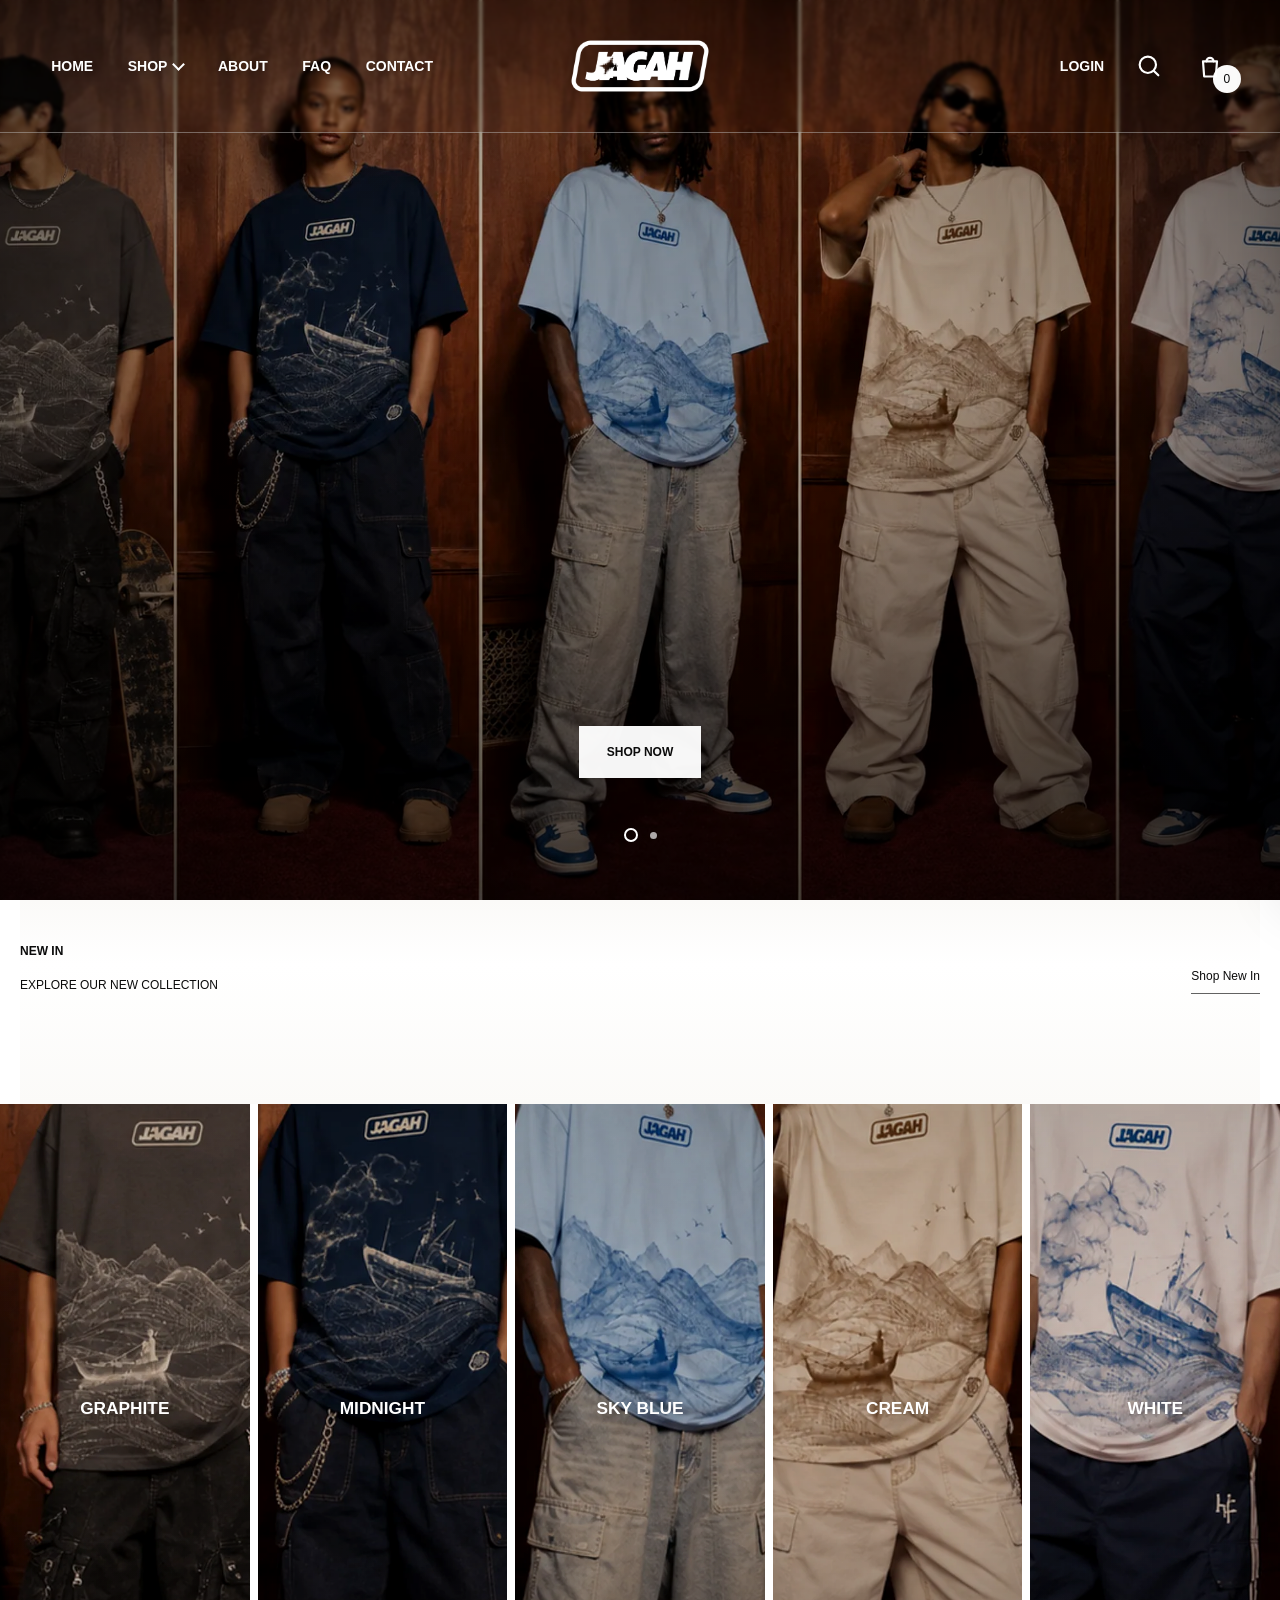
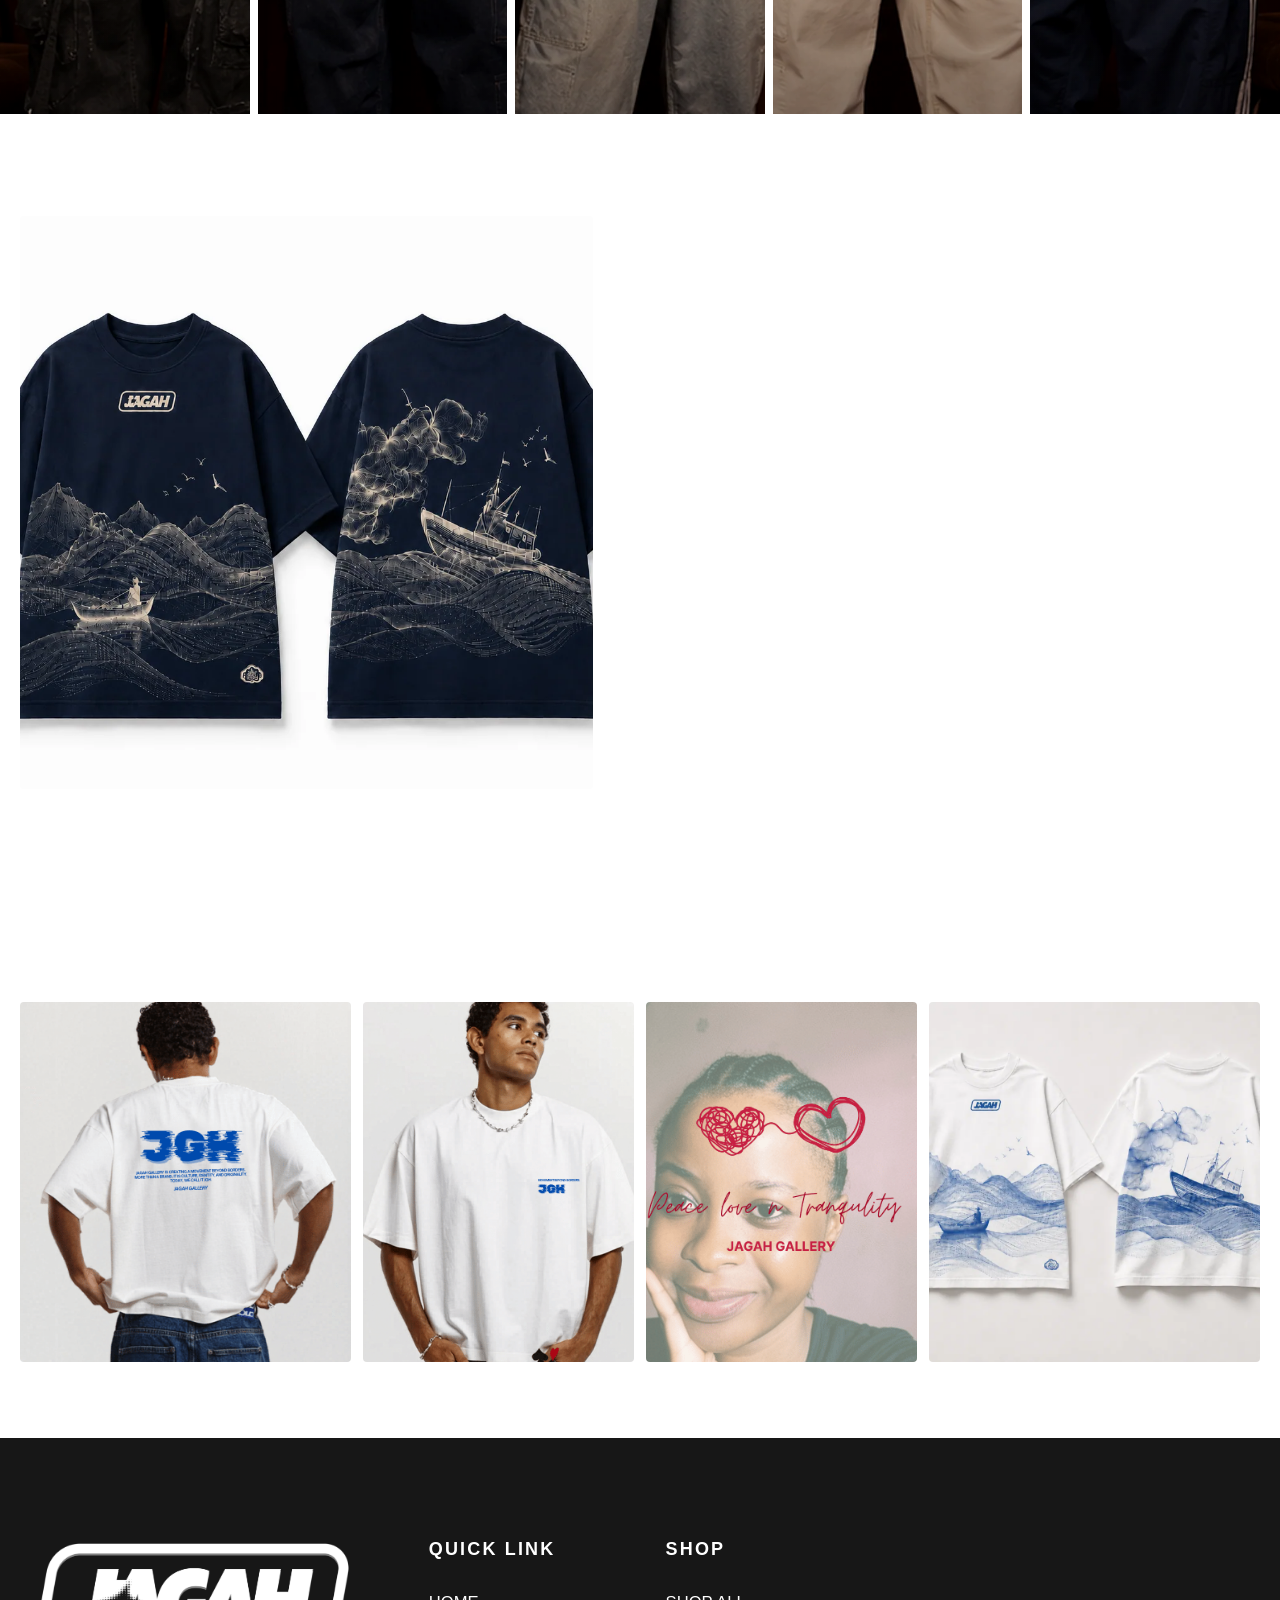
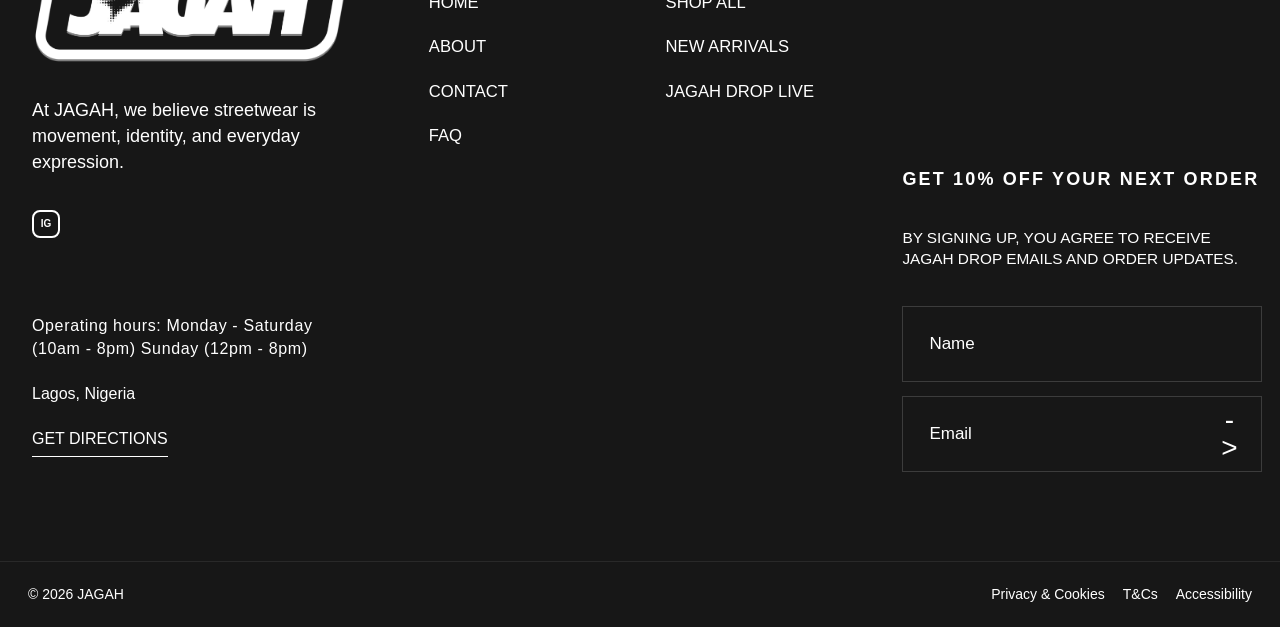
==== commit 27d0b31e: "Add files via upload" ====
--- a/index.html
+++ b/index.html
@@ -1,4 +1,4 @@
-<!DOCTYPE html>
+﻿<!DOCTYPE html>
 <html lang="en">
 <head>
   <meta charset="UTF-8">
@@ -11,33 +11,23 @@
   <meta property="og:image" content="assets/jagah-white-blue-jgh-tee.png">
   <link rel="canonical" href="/">
   <link rel="icon" href="data:image/svg+xml,%3Csvg xmlns='http://www.w3.org/2000/svg' viewBox='0 0 64 64'%3E%3Crect width='64' height='64' rx='8' fill='%230b0b0b'/%3E%3Ctext x='32' y='39' text-anchor='middle' font-size='20' font-family='Arial' font-weight='900' fill='%23f2bf26'%3EJG%3C/text%3E%3C/svg%3E">
-  <link rel="stylesheet" href="styles.css?v=jagah-tech-product-cards-v3">
+  <link rel="stylesheet" href="styles.css?v=jagah-remove-track-support">
 </head>
 <body>
   <a class="skip-link" href="#shop">Skip to shop</a>
 
   <header class="site-header" data-header>
     <a class="brand-wordmark" href="#top" aria-label="JAGAH home">
-      <img src="assets/jagah-logo-dark.png" alt="JAGAH">
+      <img src="assets/jagah-logo-transparent.png" alt="JAGAH">
     </a>
 
     <nav class="desktop-nav" aria-label="Primary navigation">
-      <a href="#shop">Shop</a>
-      <a href="#drop">New in</a>
-      <a href="#collection">Tees</a>
-      <a href="#story">Editorial</a>
-      <a href="#support">Help</a>
+      <a href="#top">Home</a>
+      <a class="has-subnav" href="#shop">Shop</a>
+      <a href="#drop">About</a>
+      <a href="#support">FAQ</a>
+      <a href="#support">Contact</a>
     </nav>
-
-    <form class="search" role="search">
-      <label class="sr-only" for="site-search">Search JAGAH products</label>
-      <svg aria-hidden="true" viewBox="0 0 24 24">
-        <circle cx="11" cy="11" r="7"></circle>
-        <path d="m20 20-4-4"></path>
-      </svg>
-      <input id="site-search" type="search" autocomplete="off" placeholder="Search tees, tide, brown...">
-      <div class="suggestions" hidden></div>
-    </form>
 
     <div class="header-actions">
       <button class="icon-button wishlist-open" type="button" aria-label="Open wishlist" title="Wishlist">
@@ -47,11 +37,17 @@
         <span class="count-pill" data-wishlist-count>0</span>
       </button>
       <button class="icon-button account-open" type="button" aria-label="Open account" title="Account">
+        <span>Login</span>
+      </button>
+      <form class="search" role="search">
+        <label class="sr-only" for="site-search">Search JAGAH products</label>
         <svg aria-hidden="true" viewBox="0 0 24 24">
-          <path d="M20 21a8 8 0 0 0-16 0"></path>
-          <circle cx="12" cy="7" r="4"></circle>
+          <circle cx="11" cy="11" r="7"></circle>
+          <path d="m20 20-4-4"></path>
         </svg>
-      </button>
+        <input id="site-search" type="search" autocomplete="off" placeholder="Search tees">
+        <div class="suggestions" hidden></div>
+      </form>
       <button class="bag-trigger" type="button" aria-label="Open shopping bag" title="Shopping bag">
         <svg aria-hidden="true" viewBox="0 0 24 24">
           <path d="M6 8h12l-1 13H7L6 8Z"></path>
@@ -69,9 +65,8 @@
     <nav class="mobile-nav" aria-label="Mobile navigation" hidden>
       <a href="#shop">Shop</a>
       <a href="#drop">Drop</a>
-      <a href="#story">Story</a>
+      <a href="#shop">New arrivals</a>
       <a href="#support">Support</a>
-      <a href="#track">Track</a>
     </nav>
   </header>
 
@@ -87,26 +82,31 @@
 
   <main id="top">
     <section class="hero" aria-label="JAGAH streetwear">
-      <video class="hero-video" autoplay muted loop playsinline preload="auto" poster="assets/jagah-white-blue-jgh-tee.webp" aria-hidden="true">
-        <source src="assets/shop-jagah-hero.mp4" type="video/mp4">
-      </video>
+      <div class="hero-slideshow" aria-hidden="true">
+        <figure class="hero-slide is-active" data-hero-slide>
+          <img src="assets/jagah-campaign-lineup.webp" alt="">
+        </figure>
+        <figure class="hero-slide" data-hero-slide>
+          <img src="assets/jagah-campaign-table.webp" alt="">
+        </figure>
+      </div>
       <div class="hero-shade"></div>
       <div class="hero-copy" data-reveal>
-        <p class="kicker">Movement beyond borders</p>
-        <img class="hero-logo" src="assets/jagah-logo-transparent.png" alt="JAGAH">
-        <h1>Streetwear for movement</h1>
-        <a class="hero-collection-mark" href="#shop" aria-label="Shop JAGAH collections">
-          <span>Shop JAGAH</span>
-          <strong>Collections</strong>
-        </a>
+        <a class="hero-shop-button" href="#shop">Shop now</a>
+        <div class="hero-dots" aria-label="Hero slideshow controls">
+          <button class="is-active" type="button" aria-label="Show slide 1" data-hero-dot="0"></button>
+          <button type="button" aria-label="Show slide 2" data-hero-dot="1"></button>
+        </div>
       </div>
     </section>
 
     <section class="shop-section product-first" id="shop">
-      <div class="section-heading" data-reveal>
-        <p class="kicker">Shop</p>
-        <h2>Choose your piece.</h2>
-        <p>Filter the current JAGAH drop, open product details, select options, and add to bag.</p>
+      <div class="section-heading product-newin-heading" data-reveal>
+        <div>
+          <p class="kicker">New In</p>
+          <p>Explore our new collection</p>
+        </div>
+        <a href="#shop">Shop New In</a>
       </div>
 
       <div class="shop-tools" data-reveal>
@@ -135,71 +135,42 @@
         <button class="text-button" type="button" data-clear-filters>Clear filters</button>
       </div>
 
-      <div class="product-grid" data-product-grid></div>
-    </section>
-
-    <section class="promo-band inline-promo-band" aria-label="Current promotion">
-      <button type="button" data-brand-category="Gallery Tees">Tees</button>
-      <strong>JAGAH DROP LIVE</strong>
-      <button type="button" data-brand-category="Graphic Drops">Graphics</button>
-    </section>
-
-    <section class="brand-wall" aria-label="Shop JAGAH collections">
-      <div class="brand-wall-heading" data-reveal>
-        <span>Shop JAGAH</span>
-        <strong>Collections</strong>
-      </div>
-      <div class="brand-tile-grid">
-        <button class="brand-tile" type="button" data-brand-category="Gallery Tees">
-          <img src="assets/jagah-storm-tee.webp" alt="JAGAH Gallery Tees collection" loading="lazy">
-        </button>
-        <button class="brand-tile" type="button" data-brand-category="Graphic Drops">
-          <img src="assets/jagah-movement-tee.webp" alt="JAGAH Graphic Drops collection" loading="lazy">
-        </button>
-        <button class="brand-tile" type="button" data-brand-category="Brand Art">
-          <img src="assets/jagah-peace-love-tranquility-tee.webp" alt="JAGAH Brand Art collection" loading="lazy">
-        </button>
-      </div>
-    </section>
-
-    <section class="editorial-band" id="story">
-      <div class="editorial-text" data-reveal>
-        <p class="kicker">JGH / 001</p>
-        <h2>Built like a gallery wall. Worn like streetwear.</h2>
-        <p>JAGAH brings illustrated ocean lines, bold identity marks, and clean everyday fits into one focused storefront.</p>
-      </div>
-      <div class="editorial-media" data-reveal>
-        <img src="assets/jagah-storm-tee.webp" alt="JAGAH stormline gallery tee">
-        <img src="assets/jagah-movement-tee.webp" alt="JAGAH movement tee">
+      <div class="product-groups" data-product-grid></div>
+    </section>
+
+    <section class="drop-live-showcase" id="drop" aria-label="JAGAH Drop Live">
+      <div class="drop-live-grid">
+        <button class="drop-live-tile" type="button" data-open-product="stormline-gallery-tee">
+          <img src="assets/jagah-drop-graphite.webp" alt="JAGAH graphite graphic t-shirt campaign" loading="lazy">
+          <span>Graphite</span>
+        </button>
+        <button class="drop-live-tile" type="button" data-open-product="midnight-stormline-gallery-tee">
+          <img src="assets/jagah-drop-midnight.webp" alt="JAGAH midnight graphic t-shirt campaign" loading="lazy">
+          <span>Midnight</span>
+        </button>
+        <button class="drop-live-tile" type="button" data-open-product="sky-tide-gallery-tee">
+          <img src="assets/jagah-drop-sky.webp" alt="JAGAH sky blue graphic t-shirt campaign" loading="lazy">
+          <span>Sky Blue</span>
+        </button>
+        <button class="drop-live-tile" type="button" data-open-product="cream-tide-gallery-tee">
+          <img src="assets/jagah-drop-cream.webp" alt="JAGAH cream graphic t-shirt campaign" loading="lazy">
+          <span>Cream</span>
+        </button>
+        <button class="drop-live-tile" type="button" data-open-product="white-blue-tide-gallery-tee">
+          <img src="assets/jagah-drop-white.webp" alt="JAGAH white blue graphic t-shirt campaign" loading="lazy">
+          <span>White</span>
+        </button>
       </div>
     </section>
 
     <section class="feature-split" id="collection">
-      <img src="assets/jagah-midnight-stormline-gallery-tee.webp" alt="JAGAH midnight stormline gallery tee" loading="lazy">
+      <img src="assets/jagah-graphic-midnight.webp" alt="JAGAH midnight graphic t-shirt" loading="lazy">
       <div data-reveal>
         <p class="kicker">Featured</p>
-        <h2>Stormline Gallery Tee</h2>
-        <p>A charcoal gallery tee with ocean lines, mountain details, and a small JAGAH chest mark. Open it, select your size, and send the order straight to WhatsApp.</p>
-        <button class="button primary" type="button" data-open-product="stormline-gallery-tee">Select and buy</button>
-      </div>
-    </section>
-
-    <section class="service-grid" aria-label="Store service notes">
-      <article data-reveal>
-        <span>01</span>
-        <h3>Order on WhatsApp</h3>
-        <p>The checkout creates a message with items, size, colour, delivery details, and total.</p>
-      </article>
-      <article data-reveal>
-        <span>02</span>
-        <h3>Flexible delivery</h3>
-        <p>Choose standard, express, or pickup before sending the order.</p>
-      </article>
-      <article data-reveal>
-        <span>03</span>
-        <h3>Support ready</h3>
-        <p>Use the support form or message 08125812372 for order help.</p>
-      </article>
+        <h2>JAGAH Graphic T-Shirt</h2>
+        <p>Five colourways, one clean graphic tee. Open it, select your size and colour, then send the order straight to WhatsApp.</p>
+        <button class="button primary" type="button" data-open-product="midnight-stormline-gallery-tee">Select and buy</button>
+      </div>
     </section>
 
     <section class="lookbook" aria-label="JAGAH lookbook">
@@ -214,60 +185,7 @@
         <img src="assets/jagah-white-blue-tide-gallery-tee.webp" alt="JAGAH white blue tide gallery tee" loading="lazy">
       </div>
     </section>
-
-    <section class="track-section" id="track">
-      <div data-reveal>
-        <p class="kicker">Track</p>
-        <h2>Find your saved order.</h2>
-        <p>Orders created on this device can be checked here after checkout.</p>
-      </div>
-      <form class="track-form" data-track-form>
-        <label for="track-input">Order number</label>
-        <div>
-          <input id="track-input" type="text" placeholder="JGH-000000">
-          <button class="button dark" type="submit">Track</button>
-        </div>
-      </form>
-      <div class="track-result" data-track-result></div>
-    </section>
-
-    <section class="support-section" id="support">
-      <div class="section-heading" data-reveal>
-        <p class="kicker">Support</p>
-        <h2>Need sizing or order help?</h2>
-      </div>
-      <div class="support-layout">
-        <form class="support-form" data-support-form>
-          <label>
-            Name
-            <input type="text" name="name" required>
-          </label>
-          <label>
-            Phone or email
-            <input type="text" name="contact" required>
-          </label>
-          <label>
-            Message
-            <textarea name="message" rows="4" required></textarea>
-          </label>
-          <button class="button primary" type="submit">Send message</button>
-        </form>
-        <div class="faq-list">
-          <details open>
-            <summary>How do I order?</summary>
-            <p>Add products to bag, choose size and colour, then send the checkout message on WhatsApp.</p>
-          </details>
-          <details>
-            <summary>Can I save products?</summary>
-            <p>Use the heart icon to keep items in your wishlist on this browser.</p>
-          </details>
-          <details>
-            <summary>What number receives orders?</summary>
-            <p>Orders are sent to WhatsApp number 08125812372.</p>
-          </details>
-        </div>
-      </div>
-    </section>
+
   </main>
 
   <aside class="bag-drawer" data-bag-drawer aria-hidden="true" aria-labelledby="bag-title">
@@ -369,75 +287,49 @@
 
   <div class="toast" data-toast role="status" aria-live="polite"></div>
 
-  <footer class="retail-footer">
-    <div class="footer-social-pay" aria-label="Social and payment options">
-      <a class="social-dot" href="#support" aria-label="Facebook">f</a>
-      <a class="social-dot" href="#support" aria-label="Instagram">ig</a>
-      <a class="social-dot" href="https://wa.me/2348125812372" target="_blank" rel="noreferrer" aria-label="WhatsApp">wa</a>
-      <span class="footer-divider"></span>
-      <span class="pay-badge">Visa</span>
-      <span class="pay-badge">Mastercard</span>
-      <span class="pay-badge">Transfer</span>
-      <span class="pay-badge">PayPal</span>
-    </div>
-
-    <section class="footer-signup" aria-label="Newsletter and app">
-      <form class="footer-newsletter" data-footer-newsletter>
-        <h2>Hear about the latest JAGAH drops first</h2>
-        <div>
-          <label class="sr-only" for="footer-email">Email address</label>
-          <input id="footer-email" type="email" placeholder="Enter your email" required>
-          <button type="submit">Subscribe</button>
+  <footer class="retail-footer jagah-footer" id="support">
+    <section class="jagah-footer-grid" aria-label="JAGAH footer">
+      <div class="jagah-footer-brand">
+        <a class="footer-logo" href="#top" aria-label="JAGAH home">
+          <img src="assets/jagah-logo-transparent.png" alt="JAGAH">
+        </a>
+        <p>At JAGAH, we believe streetwear is movement, identity, and everyday expression.</p>
+        <a class="instagram-link" href="#support" aria-label="JAGAH Instagram">IG</a>
+        <div class="footer-address">
+          <strong>Operating hours: Monday - Saturday (10am - 8pm) Sunday (12pm - 8pm)</strong>
+          <span>Lagos, Nigeria</span>
+          <a href="#support">Get directions</a>
         </div>
-        <p>By entering your email, you agree to receive JAGAH drop updates. You can unsubscribe at any time.</p>
+      </div>
+
+      <nav class="footer-link-group" aria-label="Quick links">
+        <h3>Quick link</h3>
+        <a href="#top">Home</a>
+        <a href="#drop">About</a>
+        <a href="#support">Contact</a>
+        <a href="#support">FAQ</a>
+      </nav>
+
+      <nav class="footer-link-group" aria-label="Shop links">
+        <h3>Shop</h3>
+        <a href="#shop">Shop all</a>
+        <a href="#shop">New arrivals</a>
+        <a href="#drop">JAGAH drop live</a>
+      </nav>
+
+      <form class="footer-newsletter jagah-newsletter" data-footer-newsletter>
+        <h2>Get 10% off your next order</h2>
+        <p>By signing up, you agree to receive JAGAH drop emails and order updates.</p>
+        <label>
+          <span class="sr-only">Name</span>
+          <input type="text" name="name" placeholder="Name">
+        </label>
+        <label>
+          <span class="sr-only">Email</span>
+          <input type="email" name="email" placeholder="Email" required>
+          <button type="submit" aria-label="Subscribe">-></button>
+        </label>
       </form>
-      <div class="footer-app">
-        <div class="app-icon">
-          <img src="assets/jagah-logo-transparent.png" alt="JAGAH">
-        </div>
-        <div>
-          <strong>JAGAH</strong>
-          <span>&#9733;&#9733;&#9733;&#9733;&#9733; 1.8k</span>
-        </div>
-        <a href="https://wa.me/2348125812372" target="_blank" rel="noreferrer">Download the app</a>
-      </div>
-    </section>
-
-    <section class="footer-main" aria-label="Footer links">
-      <div>
-        <h3>Help & information</h3>
-        <a href="#support">Help</a>
-        <a href="#track">Track order</a>
-        <a href="#support">Delivery & returns</a>
-        <a href="#shop">Sitemap</a>
-      </div>
-      <div>
-        <h3>About JAGAH</h3>
-        <a href="#story">About us</a>
-        <a href="#story">Careers</a>
-        <a href="#story">Brand responsibility</a>
-        <a href="#story">Founder story</a>
-      </div>
-      <div>
-        <h3>More from JAGAH</h3>
-        <a href="#collection">Mobile and JAGAH apps</a>
-        <a href="#shop">Gift vouchers</a>
-        <a href="#drop">Black Friday</a>
-        <a href="#support">WhatsApp support</a>
-      </div>
-      <div>
-        <h3>Shopping from:</h3>
-        <p>You're in <span class="flag-dot">NG</span> <button type="button">Change</button></p>
-        <p>Some of our style cities:</p>
-        <div class="flag-list" aria-label="Style regions">
-          <span>Lagos</span>
-          <span>Abuja</span>
-          <span>London</span>
-          <span>Accra</span>
-          <span>NYC</span>
-          <span>Paris</span>
-        </div>
-      </div>
     </section>
 
     <div class="footer-bottom">
@@ -450,6 +342,7 @@
     </div>
   </footer>
 
-  <script src="script.js?v=jagah-mobile-thumbs"></script>
+  <script src="script.js?v=jagah-remove-track-support"></script>
 </body>
 </html>
+
--- a/styles.css
+++ b/styles.css
@@ -24,11 +24,13 @@
 
 html {
   scroll-behavior: smooth;
-  scroll-padding-top: 136px;
+  scroll-padding-top: 32px;
+  overflow-x: hidden;
 }
 
 body {
   margin: 0;
+  overflow-x: hidden;
   color: var(--ink);
   background: var(--paper);
   font-family: var(--font);
@@ -172,75 +174,100 @@
 }
 
 .site-header {
-  position: sticky;
+  position: absolute;
   top: 0;
+  right: 0;
+  left: 0;
   z-index: 49;
   display: grid;
-  grid-template-columns: 170px auto minmax(360px, 1fr) auto;
-  gap: 0;
+  grid-template-columns: minmax(0, 1fr) auto minmax(0, 1fr);
+  grid-template-areas: "nav brand actions";
+  gap: 28px;
   align-items: center;
-  border-bottom: 1px solid var(--line);
-  padding: 0 max(18px, calc((100vw - 1240px) / 2));
-  color: var(--ink);
-  background: var(--white);
-  backdrop-filter: none;
+  min-height: 132px;
+  border-bottom: 1px solid rgba(255, 255, 255, 0.35);
+  padding: 0 clamp(28px, 4vw, 78px);
+  color: var(--white);
+  background: linear-gradient(180deg, rgba(0, 0, 0, 0.18), rgba(0, 0, 0, 0));
+  backdrop-filter: blur(1.5px);
 }
 
 .brand-wordmark {
+  grid-area: brand;
   display: inline-flex;
-  min-width: 170px;
-  min-height: 72px;
+  min-width: 210px;
+  min-height: 132px;
   align-items: center;
   justify-content: center;
-  background: var(--white);
-  padding: 10px 18px;
+  background: transparent;
+  padding: 0 18px;
 }
 
 .brand-wordmark img {
-  width: 126px;
+  width: min(210px, 18vw);
   height: auto;
-  max-height: 46px;
+  max-height: 54px;
   object-fit: contain;
+  filter: drop-shadow(0 4px 14px rgba(0, 0, 0, 0.34));
 }
 
 .desktop-nav {
+  grid-area: nav;
   display: flex;
-  gap: 0;
+  gap: clamp(24px, 2.7vw, 48px);
   align-items: center;
-  height: 72px;
+  height: 132px;
+  justify-self: start;
 }
 
 .desktop-nav a {
   display: inline-flex;
-  min-height: 72px;
+  min-height: 132px;
   align-items: center;
-  border-left: 1px solid var(--line);
-  padding: 0 18px;
-  color: var(--ink);
-  font-size: 15px;
-  font-weight: 500;
+  gap: 7px;
+  border: 0;
+  padding: 0;
+  color: var(--white);
+  font-size: clamp(14px, 0.95vw, 18px);
+  font-weight: 700;
+  letter-spacing: 0;
   text-transform: uppercase;
+  text-shadow: 0 2px 10px rgba(0, 0, 0, 0.34);
 }
 
 .desktop-nav a:hover {
-  color: var(--ink);
-  background: #f5f5f5;
+  color: var(--white);
+  background: transparent;
+  opacity: 0.78;
+}
+
+.desktop-nav .has-subnav::after {
+  content: "";
+  width: 7px;
+  height: 7px;
+  border-right: 2px solid currentColor;
+  border-bottom: 2px solid currentColor;
+  margin-top: -4px;
+  transform: rotate(45deg);
 }
 
 .search {
   position: relative;
   display: grid;
-  grid-template-columns: auto 1fr;
+  grid-template-columns: 28px 0;
   align-items: center;
-  gap: 8px;
-  min-width: 320px;
-  min-height: 54px;
-  border: 1px solid var(--line);
+  gap: 10px;
+  width: 32px;
+  min-width: 32px;
+  min-height: 46px;
+  overflow: visible;
+  border: 0;
   border-radius: 999px;
-  margin: 0 18px;
-  padding: 0 20px;
-  color: var(--ink);
-  background: #f7f7f7;
+  margin: 0;
+  padding: 0;
+  color: var(--white);
+  background: transparent;
+  transition: width 180ms ease, padding 180ms ease, background 180ms ease;
 }
 
 .search svg,
@@ -257,29 +284,47 @@
 }
 
 .search input {
-  min-height: 54px;
+  width: 0;
+  min-width: 0;
+  min-height: 46px;
   border: 0;
   padding: 0;
-  color: var(--ink);
+  opacity: 0;
+  color: var(--white);
   background: transparent;
-  font-size: 18px;
-  font-weight: 400;
+  font-size: 14px;
+  font-weight: 600;
+  transition: opacity 160ms ease, width 160ms ease;
 }
 
 .search input::placeholder {
-  color: #66615e;
+  color: rgba(255, 255, 255, 0.72);
+}
+
+.search:focus-within {
+  grid-template-columns: 24px minmax(120px, 1fr);
+  width: min(260px, 32vw);
+  padding: 0 12px;
+  background: rgba(0, 0, 0, 0.28);
+  box-shadow: inset 0 0 0 1px rgba(255, 255, 255, 0.32);
+}
+
+.search:focus-within input {
+  width: 100%;
+  opacity: 1;
 }
 
 .suggestions {
   position: absolute;
   top: calc(100% + 8px);
   right: 0;
-  left: 0;
+  left: auto;
   z-index: 60;
   display: grid;
   gap: 4px;
   border: 1px solid var(--ink);
   border-radius: var(--radius);
+  width: min(280px, 80vw);
   padding: 8px;
   background: var(--white);
   box-shadow: var(--shadow);
@@ -307,10 +352,12 @@
 }
 
 .header-actions {
+  grid-area: actions;
   display: flex;
   align-items: center;
   justify-content: end;
-  gap: 8px;
+  gap: clamp(16px, 1.9vw, 30px);
+  min-height: 132px;
 }
 
 .icon-button,
@@ -319,27 +366,41 @@
 .close-button {
   display: inline-grid;
   place-items: center;
-  border: 1px solid var(--line);
+  border: 1px solid rgba(255, 255, 255, 0.28);
   border-radius: var(--radius);
-  color: var(--ink);
-  background: var(--white);
+  color: var(--white);
+  background: transparent;
 }
 
 .icon-button {
   position: relative;
-  width: 58px;
-  height: 72px;
+  width: auto;
+  height: 46px;
   border: 0;
   border-radius: 0;
-  color: var(--ink);
+  color: var(--white);
   background: transparent;
+}
+
+.wishlist-open {
+  display: none;
+}
+
+.account-open {
+  color: var(--white);
+  font-size: clamp(14px, 0.95vw, 18px);
+  font-weight: 700;
+  letter-spacing: 0;
+  text-transform: uppercase;
+  text-shadow: 0 2px 10px rgba(0, 0, 0, 0.34);
 }
 
 .icon-button:hover,
 .bag-trigger:hover,
 .menu-button:hover,
 .close-button:hover {
-  border-color: var(--ink);
+  border-color: rgba(255, 255, 255, 0.72);
+  opacity: 0.82;
 }
 
 .count-pill,
@@ -363,16 +424,40 @@
 }
 
 .bag-trigger {
+  position: relative;
   grid-auto-flow: column;
   gap: 8px;
+  width: 38px;
   min-height: 46px;
-  margin-left: 6px;
-  border-color: var(--ink);
-  border-radius: var(--radius);
-  padding: 0 14px;
-  color: var(--white);
-  background: #050505;
-  font-weight: 500;
+  margin-left: 0;
+  border: 0;
+  border-radius: 0;
+  padding: 0;
+  color: var(--white);
+  background: transparent;
+  font-weight: 500;
+}
+
+.bag-trigger span {
+  display: none;
+}
+
+.bag-trigger svg,
+.search svg {
+  width: 28px;
+  height: 28px;
+  stroke-width: 1.85;
+}
+
+.bag-trigger strong {
+  position: absolute;
+  top: 22px;
+  right: -12px;
+  min-width: 28px;
+  height: 28px;
+  background: rgba(255, 255, 255, 0.98);
+  box-shadow: 0 4px 14px rgba(0, 0, 0, 0.2);
+  color: var(--ink);
 }
 
 .menu-button {
@@ -410,10 +495,10 @@
 }
 
 .category-ribbon {
+  display: none;
   position: sticky;
   top: 72px;
   z-index: 48;
-  display: flex;
   min-height: 54px;
   align-items: stretch;
   gap: 0;
@@ -508,9 +593,11 @@
 }
 
 .product-first {
-  padding-top: 38px;
-  padding-bottom: 76px;
-  background: var(--paper);
+  width: 100%;
+  max-width: none;
+  padding: clamp(76px, 9vw, 118px) clamp(10px, 3.2vw, 62px) clamp(84px, 9vw, 126px);
+  background:
+    linear-gradient(180deg, #fbfaf8 0%, #ffffff 32%, #fbfaf8 100%);
 }
 
 .product-first [data-reveal] {
@@ -521,14 +608,15 @@
 .hero {
   position: relative;
   display: grid;
-  min-height: calc(88svh - 36px);
+  min-height: 100svh;
   overflow: hidden;
   isolation: isolate;
   background: var(--ink);
 }
 
 .hero::before,
-.hero-video,
+.hero-slideshow,
+.hero-slide,
 .hero-shade {
   position: absolute;
   inset: 0;
@@ -543,34 +631,55 @@
   animation: heroDrift 15s ease-in-out infinite;
 }
 
-.hero-video {
+.hero-slideshow {
   z-index: -3;
+  overflow: hidden;
+}
+
+.hero-slide {
+  display: block;
+  margin: 0;
+  opacity: 0;
+  transform: scale(1.035);
+  transition: opacity 700ms ease, transform 5200ms ease;
+}
+
+.hero-slide.is-active {
+  opacity: 1;
+  transform: scale(1);
+}
+
+.hero-slide img {
   width: 100%;
   height: 100%;
   object-fit: cover;
   object-position: center;
-  opacity: 1;
   pointer-events: none;
-  transform: scale(1.01);
-  filter: brightness(1.04) contrast(1.05) saturate(1.04);
-  animation: heroVideoFloat 14s ease-in-out infinite;
-  will-change: transform;
+  filter: brightness(0.78) contrast(1.03) saturate(0.98);
+}
+
+.hero-slide:nth-child(1) img {
+  object-position: center center;
+}
+
+.hero-slide:nth-child(2) img {
+  object-position: center 46%;
 }
 
 .hero-shade {
   z-index: -2;
   background:
-    radial-gradient(circle at center 43%, rgba(0, 0, 0, 0.04) 0 34%, rgba(0, 0, 0, 0.34) 66%, rgba(0, 0, 0, 0.62) 100%),
-    linear-gradient(180deg, rgba(0, 0, 0, 0.04), rgba(0, 0, 0, 0.28));
+    radial-gradient(circle at center 48%, rgba(0, 0, 0, 0.04) 0 34%, rgba(0, 0, 0, 0.16) 58%, rgba(0, 0, 0, 0.54) 100%),
+    linear-gradient(180deg, rgba(0, 0, 0, 0.16), rgba(0, 0, 0, 0.02) 38%, rgba(0, 0, 0, 0.56));
 }
 
 .hero-copy {
   display: grid;
   justify-items: center;
+  align-self: end;
   width: min(1240px, calc(100% - 32px));
-  align-self: center;
   margin: 0 auto;
-  padding: 96px 0 72px;
+  padding: 0 0 clamp(32px, 5vw, 58px);
   text-align: center;
 }
 
@@ -622,6 +731,54 @@
 
 .hero .kicker {
   color: var(--yellow);
+}
+
+.hero-shop-button {
+  display: inline-flex;
+  min-width: 96px;
+  min-height: 52px;
+  align-items: center;
+  justify-content: center;
+  border: 0;
+  padding: 0 28px;
+  color: var(--ink);
+  background: rgba(255, 255, 255, 0.96);
+  font-size: 12px;
+  font-weight: 700;
+  letter-spacing: 0;
+  line-height: 1;
+  text-transform: uppercase;
+  transition: transform 160ms ease, background 160ms ease;
+}
+
+.hero-shop-button:hover {
+  background: var(--white);
+  transform: translateY(-2px);
+}
+
+.hero-dots {
+  display: flex;
+  gap: 12px;
+  align-items: center;
+  justify-content: center;
+  margin-top: 50px;
+}
+
+.hero-dots button {
+  width: 7px;
+  height: 7px;
+  border: 0;
+  border-radius: 999px;
+  padding: 0;
+  background: rgba(255, 255, 255, 0.66);
+  box-shadow: 0 0 0 1px rgba(0, 0, 0, 0.24);
+}
+
+.hero-dots button.is-active {
+  width: 14px;
+  height: 14px;
+  border: 2px solid var(--white);
+  background: transparent;
 }
 
 .hero-actions {
@@ -797,6 +954,72 @@
   transform: scale(1.045);
 }
 
+.drop-live-showcase {
+  width: 100%;
+  padding: 0 0 26px;
+  background: var(--white);
+}
+
+.drop-live-grid {
+  display: grid;
+  grid-template-columns: repeat(5, minmax(0, 1fr));
+  gap: 8px;
+  width: 100%;
+}
+
+.drop-live-tile {
+  position: relative;
+  display: grid;
+  min-height: clamp(420px, 50vw, 610px);
+  place-items: center;
+  overflow: hidden;
+  border: 0;
+  color: var(--white);
+  background: var(--ink);
+  cursor: pointer;
+}
+
+.drop-live-tile::after {
+  content: "";
+  position: absolute;
+  inset: 0;
+  z-index: 1;
+  background:
+    linear-gradient(180deg, rgba(0, 0, 0, 0.06), rgba(0, 0, 0, 0.22)),
+    radial-gradient(circle at center, rgba(0, 0, 0, 0) 0 32%, rgba(0, 0, 0, 0.18) 100%);
+  pointer-events: none;
+}
+
+.drop-live-tile img {
+  position: absolute;
+  inset: 0;
+  width: 100%;
+  height: 100%;
+  object-fit: cover;
+  object-position: center;
+  filter: saturate(1.02) contrast(1.02) brightness(0.92);
+  transform: scale(1.01);
+  transition: transform 260ms ease, filter 260ms ease;
+}
+
+.drop-live-tile span {
+  position: relative;
+  z-index: 2;
+  color: var(--white);
+  font-size: clamp(15px, 1.35vw, 24px);
+  font-weight: 700;
+  line-height: 1;
+  letter-spacing: 0;
+  text-transform: uppercase;
+  text-shadow: 0 2px 18px rgba(0, 0, 0, 0.48);
+}
+
+.drop-live-tile:hover img,
+.drop-live-tile:focus-visible img {
+  filter: saturate(1.08) contrast(1.06) brightness(0.96);
+  transform: scale(1.055);
+}
+
 .editorial-band,
 .shop-section,
 .feature-split,
@@ -877,15 +1100,36 @@
   margin-bottom: 22px;
 }
 
-.product-first .section-heading h2 {
+.product-newin-heading {
+  display: flex;
+  width: 100%;
+  max-width: none;
+  align-items: end;
+  justify-content: space-between;
+  gap: 18px;
+  margin: 0 0 clamp(48px, 6vw, 76px);
+}
+
+.product-newin-heading .kicker {
+  margin-bottom: 16px;
   color: var(--ink);
-  font-size: clamp(30px, 4vw, 48px);
-  font-weight: 650;
-  line-height: 1;
-}
-
-.product-first .section-heading p:not(.kicker) {
-  font-size: 14px;
+  font-size: 12px;
+  font-weight: 800;
+}
+
+.product-newin-heading p:not(.kicker),
+.product-newin-heading a {
+  color: var(--ink);
+  font-size: 12px;
+  font-weight: 500;
+  letter-spacing: 0;
+  text-transform: uppercase;
+}
+
+.product-newin-heading a {
+  border-bottom: 1px solid rgba(11, 11, 11, 0.64);
+  padding-bottom: 8px;
+  text-transform: none;
 }
 
 .shop-tools {
@@ -937,30 +1181,93 @@
   font-weight: 400;
 }
 
+.product-first .result-line {
+  display: none;
+}
+
 .result-line .text-button {
   display: none;
 }
 
+.product-groups {
+  display: grid;
+  gap: clamp(58px, 7vw, 96px);
+}
+
+.product-group {
+  display: grid;
+  gap: clamp(24px, 3vw, 38px);
+  overflow: hidden;
+}
+
+.product-group-heading {
+  display: flex;
+  align-items: end;
+  justify-content: space-between;
+  gap: 20px;
+  padding-bottom: 14px;
+  border-bottom: 1px solid rgba(11, 11, 11, 0.12);
+}
+
+.product-group-heading span {
+  display: block;
+  color: var(--ink);
+  font-size: clamp(18px, 2vw, 28px);
+  font-weight: 600;
+  line-height: 1;
+  text-transform: uppercase;
+}
+
+.product-group-heading p,
+.product-group-heading strong {
+  margin: 8px 0 0;
+  color: #666666;
+  font-size: 12px;
+  font-weight: 400;
+}
+
 .product-grid {
   display: grid;
-  grid-template-columns: repeat(4, minmax(0, 1fr));
-  gap: 18px;
+  grid-auto-flow: column;
+  grid-auto-columns: clamp(220px, 23vw, 310px);
+  grid-template-columns: none;
+  gap: clamp(18px, 2.4vw, 34px);
+  overflow-x: auto;
+  overflow-y: hidden;
+  padding: 0 0 22px;
+  scroll-snap-type: x mandatory;
+  scrollbar-width: thin;
+  scrollbar-color: rgba(11, 11, 11, 0.32) transparent;
+}
+
+.product-grid::-webkit-scrollbar {
+  height: 6px;
+}
+
+.product-grid::-webkit-scrollbar-track {
+  background: transparent;
+}
+
+.product-grid::-webkit-scrollbar-thumb {
+  border-radius: 999px;
+  background: rgba(11, 11, 11, 0.28);
 }
 
 .product-card {
   position: relative;
   display: grid;
-  overflow: hidden;
+  min-width: 0;
+  overflow: visible;
   isolation: isolate;
-  border: 1px solid rgba(11, 11, 11, 0.18);
+  border: 0;
   border-radius: 0;
-  background:
-    linear-gradient(145deg, rgba(255, 255, 255, 0.08), rgba(255, 255, 255, 0) 38%),
-    #101010;
-  box-shadow: 0 16px 34px rgba(11, 11, 11, 0.14);
-  clip-path: polygon(0 0, calc(100% - 16px) 0, 100% 16px, 100% 100%, 16px 100%, 0 calc(100% - 16px));
-  padding: 8px;
-  transition: transform 180ms ease, box-shadow 180ms ease, border-color 180ms ease;
+  background: transparent;
+  box-shadow: none;
+  clip-path: none;
+  padding: 0;
+  scroll-snap-align: start;
+  text-align: center;
+  transition: transform 180ms ease;
 }
 
 .product-card::before,
@@ -971,38 +1278,34 @@
 }
 
 .product-card::before {
-  inset: 0;
-  z-index: -1;
-  background:
-    linear-gradient(90deg, transparent, rgba(247, 198, 0, 0.18), transparent) 0 0 / 100% 1px no-repeat,
-    linear-gradient(180deg, rgba(247, 198, 0, 0.12), transparent 34%);
+  display: none;
 }
 
 .product-card::after {
-  right: 8px;
-  bottom: 8px;
-  width: 42px;
-  height: 2px;
-  background: var(--yellow);
-  box-shadow: -18px -18px 0 rgba(247, 198, 0, 0.28);
+  right: 50%;
+  bottom: -18px;
+  width: 26px;
+  height: 1px;
+  background: rgba(11, 11, 11, 0.28);
+  box-shadow: none;
+  transform: translateX(50%);
 }
 
 .product-card:hover {
-  border-color: rgba(247, 198, 0, 0.55);
-  box-shadow: 0 20px 42px rgba(11, 11, 11, 0.22);
-  transform: translateY(-3px);
+  border-color: transparent;
+  box-shadow: none;
+  transform: translateY(-4px);
 }
 
 .product-media {
   position: relative;
   display: grid;
-  aspect-ratio: 1 / 1;
+  aspect-ratio: 1 / 1.2;
   place-items: center;
   overflow: hidden;
-  border: 1px solid rgba(255, 255, 255, 0.16);
-  background:
-    radial-gradient(circle at 50% 46%, rgba(255, 255, 255, 0.24), rgba(255, 255, 255, 0.04) 38%, rgba(0, 0, 0, 0.34) 74%),
-    linear-gradient(135deg, #e8e8e8 0%, #bfc1c2 46%, #343434 100%);
+  border: 0;
+  background: transparent;
+  cursor: pointer;
 }
 
 .product-media::before,
@@ -1014,18 +1317,16 @@
 }
 
 .product-media::before {
-  opacity: 0.28;
-  background:
-    linear-gradient(rgba(255, 255, 255, 0.2) 1px, transparent 1px) 0 0 / 26px 26px,
-    linear-gradient(90deg, rgba(255, 255, 255, 0.2) 1px, transparent 1px) 0 0 / 26px 26px;
-  mask-image: radial-gradient(circle at center, black, transparent 76%);
+  display: none;
 }
 
 .product-media::after {
-  inset: 10px;
-  border-top: 2px solid rgba(247, 198, 0, 0.82);
-  border-left: 2px solid rgba(247, 198, 0, 0.82);
-  box-shadow: inset -2px -2px 0 rgba(247, 198, 0, 0.34);
+  inset: 12% 4% 6%;
+  z-index: -1;
+  border: 0;
+  border-radius: 50%;
+  background: radial-gradient(circle, rgba(224, 224, 220, 0.56), rgba(255, 255, 255, 0) 68%);
+  box-shadow: none;
 }
 
 .product-media img {
@@ -1037,8 +1338,8 @@
   object-position: center;
   border-radius: 0;
   background: transparent;
-  filter: drop-shadow(0 16px 18px rgba(0, 0, 0, 0.2));
-  transform: scale(1.03);
+  filter: drop-shadow(0 14px 18px rgba(40, 35, 28, 0.12));
+  transform: none;
   transition: transform 220ms ease, filter 220ms ease;
 }
 
@@ -1049,52 +1350,85 @@
 }
 
 .product-card:hover .product-media img {
-  filter: drop-shadow(0 20px 20px rgba(0, 0, 0, 0.26));
-  transform: scale(1.05);
+  filter: drop-shadow(0 18px 22px rgba(40, 35, 28, 0.16));
+  transform: scale(1.03);
 }
 
 .badge {
   position: absolute;
-  top: 12px;
-  left: 12px;
+  top: 4px;
+  left: 4px;
   z-index: 2;
-  border: 1px solid rgba(247, 198, 0, 0.72);
+  border: 1px solid rgba(11, 11, 11, 0.86);
   border-radius: 0;
-  padding: 5px 8px;
-  color: var(--ink);
-  background: rgba(247, 198, 0, 0.92);
-  font-size: 11px;
-  font-weight: 600;
+  padding: 5px 9px;
+  color: var(--white);
+  background: rgba(0, 0, 0, 0.86);
+  font-size: 10px;
+  font-weight: 700;
   text-transform: uppercase;
 }
 
 .card-wish {
   position: absolute;
-  top: 12px;
-  right: 12px;
+  top: 4px;
+  right: 4px;
   z-index: 2;
-  width: 38px;
-  height: 38px;
-  border: 1px solid rgba(255, 255, 255, 0.3);
+  width: 34px;
+  height: 34px;
+  border: 1px solid rgba(11, 11, 11, 0.14);
   border-radius: 999px;
-  color: var(--white);
-  background: rgba(0, 0, 0, 0.5);
-  backdrop-filter: blur(8px);
+  color: var(--ink);
+  background: rgba(255, 255, 255, 0.76);
+  backdrop-filter: blur(6px);
 }
 
 .card-wish.is-active {
-  color: var(--yellow);
-  border-color: var(--yellow);
+  color: var(--red);
+  border-color: var(--red);
 }
 
 .card-wish.is-active svg {
   fill: currentColor;
 }
 
+.quick-view-bar {
+  position: absolute;
+  right: 0;
+  bottom: 0;
+  left: 0;
+  z-index: 3;
+  min-height: 42px;
+  border: 0;
+  color: var(--white);
+  background: rgba(0, 0, 0, 0.78);
+  font-size: 11px;
+  font-weight: 700;
+  letter-spacing: 0;
+  text-align: center;
+  text-transform: uppercase;
+  cursor: pointer;
+  opacity: 0;
+  transform: translateY(100%);
+  transition: opacity 180ms ease, transform 180ms ease, background 180ms ease;
+}
+
+.quick-view-bar:hover,
+.quick-view-bar:focus-visible {
+  background: rgba(0, 0, 0, 0.9);
+}
+
+.product-card:hover .quick-view-bar,
+.product-card:focus-within .quick-view-bar {
+  opacity: 1;
+  transform: translateY(0);
+}
+
 .product-info {
   display: grid;
-  gap: 7px;
-  padding: 12px 4px 2px;
+  justify-items: center;
+  gap: 6px;
+  padding: 20px 4px 0;
 }
 
 .price-row,
@@ -1112,54 +1446,74 @@
 }
 
 .product-brand {
-  color: var(--white);
-  font-size: 15px;
+  color: var(--ink);
+  font-size: 11px;
   font-weight: 700;
   line-height: 1.15;
   text-transform: lowercase;
 }
 
 .product-title {
-  min-height: 44px;
-  color: rgba(255, 255, 255, 0.84);
-  font-size: 16px;
-  font-weight: 400;
-  line-height: 1.4;
+  min-height: auto;
+  color: var(--ink);
+  font-size: 12px;
+  font-weight: 700;
+  line-height: 1.25;
+  text-transform: uppercase;
 }
 
 .price {
-  color: var(--yellow);
-  font-size: 16px;
-  font-weight: 600;
+  color: var(--ink);
+  font-size: 12px;
+  font-weight: 500;
 }
 
 .original-price {
-  color: rgba(255, 255, 255, 0.56);
+  color: var(--muted);
   font-size: 13px;
   text-decoration: line-through;
 }
 
+.product-colours {
+  color: #666666;
+  font-size: 12px;
+  font-weight: 400;
+}
+
 .card-actions {
   align-items: stretch;
+  width: min(100%, 180px);
+  max-height: 0;
+  opacity: 0;
+  overflow: hidden;
+  transform: translateY(-4px);
+  transition: max-height 180ms ease, opacity 180ms ease, transform 180ms ease;
+}
+
+.product-card:hover .card-actions,
+.product-card:focus-within .card-actions {
+  max-height: 42px;
+  opacity: 1;
+  transform: translateY(0);
 }
 
 .card-actions .button {
   flex: 1;
-  min-height: 40px;
-  padding: 0 12px;
-  font-size: 13px;
+  min-height: 32px;
+  padding: 0 10px;
+  font-size: 11px;
 }
 
 .card-actions .button.primary {
-  border-color: var(--yellow);
+  border-color: var(--ink);
+  color: var(--white);
+  background: var(--ink);
+}
+
+.card-actions .button.soft {
+  border-color: rgba(11, 11, 11, 0.18);
   color: var(--ink);
-  background: var(--yellow);
-}
-
-.card-actions .button.soft {
-  border-color: rgba(255, 255, 255, 0.26);
-  color: var(--white);
-  background: rgba(255, 255, 255, 0.08);
+  background: transparent;
 }
 
 .feature-split {
@@ -2167,6 +2521,170 @@
   font-size: 14px;
 }
 
+.jagah-footer {
+  color: var(--white);
+  background: #171717;
+}
+
+.jagah-footer-grid {
+  display: grid;
+  grid-template-columns: minmax(320px, 1.45fr) minmax(160px, 0.7fr) minmax(160px, 0.7fr) minmax(360px, 1.35fr);
+  gap: clamp(42px, 6vw, 104px);
+  align-items: start;
+  padding: clamp(74px, 8vw, 120px) max(32px, calc((100vw - 1540px) / 2)) clamp(62px, 7vw, 96px);
+  background: #171717;
+}
+
+.jagah-footer-brand {
+  display: grid;
+  gap: 34px;
+}
+
+.footer-logo {
+  display: inline-flex;
+  width: min(320px, 72vw);
+  align-items: center;
+}
+
+.footer-logo img {
+  width: 100%;
+  height: auto;
+  filter: drop-shadow(0 2px 0 rgba(255, 255, 255, 0.45));
+}
+
+.jagah-footer-brand p {
+  max-width: 560px;
+  margin: 0;
+  color: var(--white);
+  font-size: clamp(18px, 1.4vw, 22px);
+  font-weight: 400;
+  line-height: 1.45;
+}
+
+.instagram-link {
+  display: inline-grid;
+  width: 28px;
+  height: 28px;
+  place-items: center;
+  border: 2px solid currentColor;
+  border-radius: 8px;
+  color: var(--white);
+  font-size: 10px;
+  font-weight: 800;
+  line-height: 1;
+}
+
+.footer-address {
+  display: grid;
+  gap: 22px;
+  margin-top: 42px;
+}
+
+.footer-address strong,
+.footer-address span,
+.footer-address a {
+  color: var(--white);
+  font-size: clamp(16px, 1.25vw, 21px);
+  font-weight: 500;
+  line-height: 1.45;
+}
+
+.footer-address strong {
+  letter-spacing: 0.04em;
+}
+
+.footer-address a {
+  width: max-content;
+  border-bottom: 1px solid currentColor;
+  padding-bottom: 6px;
+  text-transform: uppercase;
+}
+
+.footer-link-group {
+  display: grid;
+  gap: 22px;
+}
+
+.footer-link-group h3,
+.jagah-newsletter h2 {
+  margin: 0 0 12px;
+  color: var(--white);
+  font-size: clamp(18px, 1.4vw, 23px);
+  font-weight: 700;
+  letter-spacing: 0.12em;
+  line-height: 1;
+  text-transform: uppercase;
+}
+
+.footer-link-group a {
+  color: var(--white);
+  font-size: clamp(16px, 1.3vw, 21px);
+  font-weight: 400;
+  line-height: 1.35;
+  text-transform: uppercase;
+}
+
+.footer-link-group a:hover,
+.footer-address a:hover {
+  opacity: 0.72;
+}
+
+.jagah-newsletter {
+  display: grid;
+  align-self: end;
+  gap: 14px;
+  margin-top: clamp(150px, 18vw, 270px);
+}
+
+.jagah-newsletter p {
+  margin: 14px 0 22px;
+  color: var(--white);
+  font-size: clamp(14px, 1.2vw, 19px);
+  font-weight: 400;
+  line-height: 1.35;
+  text-transform: uppercase;
+}
+
+.jagah-newsletter label {
+  position: relative;
+  display: grid;
+  min-height: 76px;
+  border: 1px solid rgba(255, 255, 255, 0.16);
+}
+
+.jagah-newsletter input {
+  width: 100%;
+  border: 0;
+  color: var(--white);
+  background: transparent;
+  padding: 0 64px 0 26px;
+  font-size: clamp(17px, 1.3vw, 21px);
+  outline: none;
+}
+
+.jagah-newsletter input::placeholder {
+  color: var(--white);
+  opacity: 1;
+}
+
+.jagah-newsletter button {
+  position: absolute;
+  top: 0;
+  right: 0;
+  width: 64px;
+  height: 100%;
+  border: 0;
+  color: var(--white);
+  background: transparent;
+  font-size: 28px;
+  line-height: 1;
+}
+
+.jagah-footer .footer-bottom {
+  border-top: 1px solid rgba(255, 255, 255, 0.08);
+  background: #171717;
+}
+
 [data-reveal] {
   opacity: 0;
   transform: translateY(18px);
@@ -2202,21 +2720,51 @@
 
 @media (max-width: 1120px) {
   .site-header {
-    grid-template-columns: auto minmax(180px, 1fr) auto;
+    grid-template-columns: 1fr auto 1fr;
+    grid-template-areas: ". brand actions";
+    min-height: 104px;
+    padding: 0 24px;
   }
 
   .desktop-nav {
     display: none;
   }
 
+  .brand-wordmark {
+    min-height: 104px;
+  }
+
+  .brand-wordmark img {
+    width: min(174px, 30vw);
+    max-height: 46px;
+  }
+
+  .header-actions {
+    min-height: 104px;
+  }
+
   .menu-button {
     display: inline-grid;
+    border: 0;
+    color: var(--white);
   }
 
   .brand-tile-grid,
-  .product-grid,
   .lookbook-grid {
     grid-template-columns: repeat(2, minmax(0, 1fr));
+  }
+
+  .product-grid {
+    grid-auto-columns: clamp(210px, 34vw, 290px);
+    grid-template-columns: none;
+  }
+
+  .drop-live-grid {
+    grid-template-columns: repeat(3, minmax(0, 1fr));
+  }
+
+  .drop-live-tile {
+    min-height: 430px;
   }
 
   .editorial-band,
@@ -2242,6 +2790,16 @@
     grid-template-columns: repeat(2, minmax(0, 1fr));
   }
 
+  .jagah-footer-grid {
+    grid-template-columns: minmax(0, 1.2fr) minmax(160px, 0.8fr);
+    gap: 42px 58px;
+  }
+
+  .jagah-newsletter {
+    grid-column: 1 / -1;
+    margin-top: 24px;
+  }
+
   .related-products > div {
     grid-template-columns: repeat(3, minmax(0, 1fr));
   }
@@ -2254,33 +2812,26 @@
 
   .site-header {
     top: 0;
-    grid-template-columns: auto 1fr auto;
-    gap: 10px;
-    padding: 10px 12px;
+    grid-template-columns: 1fr auto 1fr;
+    grid-template-areas: ". brand actions";
+    gap: 8px;
+    min-height: 86px;
+    padding: 0 18px;
   }
 
   .brand-wordmark {
-    min-width: 116px;
-    min-height: 58px;
-    padding: 8px 12px;
+    min-width: 118px;
+    min-height: 86px;
+    padding: 0;
   }
 
   .brand-wordmark img {
-    width: 94px;
-    max-height: 36px;
+    width: 112px;
+    max-height: 38px;
   }
 
   .search {
-    grid-column: 1 / -1;
-    order: 5;
-    min-height: 46px;
-    margin: 0;
-    padding-inline: 14px;
-  }
-
-  .search input {
-    min-height: 46px;
-    font-size: 14px;
+    display: none;
   }
 
   .category-ribbon,
@@ -2321,12 +2872,12 @@
   }
 
   .hero {
-    min-height: 76svh;
+    min-height: 86svh;
   }
 
   .hero-copy {
     width: min(100% - 28px, 420px);
-    padding: 68px 0 44px;
+    padding: 0 0 34px;
   }
 
   h1,
@@ -2360,6 +2911,17 @@
     font-size: clamp(16px, 5vw, 22px);
   }
 
+  .hero-shop-button {
+    min-width: 88px;
+    min-height: 46px;
+    padding-inline: 22px;
+    font-size: 11px;
+  }
+
+  .hero-dots {
+    margin-top: 34px;
+  }
+
   .button {
     min-height: 42px;
     padding-inline: 14px;
@@ -2379,8 +2941,74 @@
   }
 
   .product-grid {
-    grid-template-columns: repeat(2, minmax(0, 1fr));
-    gap: 18px 12px;
+    grid-auto-columns: minmax(168px, 72vw);
+    grid-template-columns: none;
+    gap: 14px;
+    padding-bottom: 18px;
+  }
+
+  .product-groups {
+    gap: 58px;
+  }
+
+  .product-group-heading {
+    align-items: start;
+    gap: 10px;
+  }
+
+  .product-group-heading span {
+    font-size: 18px;
+  }
+
+  .product-group-heading p,
+  .product-group-heading strong {
+    font-size: 10px;
+    line-height: 1.35;
+  }
+
+  .product-first {
+    padding: 58px 16px 82px;
+  }
+
+  .product-newin-heading {
+    align-items: start;
+    margin-bottom: 38px;
+  }
+
+  .product-newin-heading .kicker {
+    margin-bottom: 10px;
+    font-size: 10px;
+  }
+
+  .product-newin-heading p:not(.kicker),
+  .product-newin-heading a {
+    font-size: 10px;
+  }
+
+  .product-media {
+    aspect-ratio: 1 / 1.18;
+  }
+
+  .product-media img {
+    transform: scale(1.05);
+  }
+
+  .drop-live-showcase {
+    padding-bottom: 16px;
+  }
+
+  .drop-live-grid {
+    display: flex;
+    gap: 8px;
+    overflow-x: auto;
+    padding: 0 12px 4px;
+    scroll-snap-type: x mandatory;
+  }
+
+  .drop-live-tile {
+    min-width: min(74vw, 320px);
+    min-height: 430px;
+    scroll-snap-align: start;
   }
 
   .brand-wall {
@@ -2437,6 +3065,20 @@
     font-size: 10px;
   }
 
+  .product-first {
+    padding: 58px 16px 82px;
+  }
+
+  .product-newin-heading {
+    margin-bottom: 38px;
+  }
+
+  .product-newin-heading p:not(.kicker),
+  .product-newin-heading a {
+    font-size: 10px;
+    line-height: 1.35;
+  }
+
   .result-line {
     font-size: 12px;
   }
@@ -2457,25 +3099,33 @@
 
   .product-info {
     gap: 5px;
-    padding-top: 9px;
+    padding-top: 14px;
   }
 
   .product-brand {
-    font-size: 12px;
+    font-size: 10px;
   }
 
   .product-title {
-    min-height: 38px;
-    font-size: 13px;
-    line-height: 1.3;
+    min-height: auto;
+    font-size: 10px;
+    line-height: 1.25;
   }
 
   .price {
-    font-size: 13px;
+    font-size: 10px;
+  }
+
+  .product-colours {
+    font-size: 10px;
   }
 
   .card-actions {
     gap: 8px;
+    max-height: none;
+    margin-top: 4px;
+    opacity: 1;
+    transform: none;
   }
 
   .card-actions .button {
@@ -2585,6 +3235,62 @@
     padding: 32px 18px;
   }
 
+  .jagah-footer-grid {
+    grid-template-columns: 1fr;
+    gap: 34px;
+    padding: 54px 22px 44px;
+  }
+
+  .footer-logo {
+    width: min(250px, 72vw);
+  }
+
+  .jagah-footer-brand {
+    gap: 22px;
+  }
+
+  .jagah-footer-brand p,
+  .footer-address strong,
+  .footer-address span,
+  .footer-address a,
+  .footer-link-group a {
+    font-size: 15px;
+  }
+
+  .footer-address {
+    gap: 14px;
+    margin-top: 16px;
+  }
+
+  .footer-link-group {
+    gap: 14px;
+  }
+
+  .footer-link-group h3,
+  .jagah-newsletter h2 {
+    margin-bottom: 4px;
+    font-size: 16px;
+  }
+
+  .jagah-newsletter {
+    margin-top: 8px;
+  }
+
+  .jagah-newsletter p {
+    margin: 6px 0 12px;
+    font-size: 13px;
+    text-transform: none;
+  }
+
+  .jagah-newsletter label {
+    min-height: 58px;
+  }
+
+  .jagah-newsletter input {
+    padding-left: 18px;
+    font-size: 15px;
+  }
+
   .footer-newsletter {
     gap: 12px;
   }
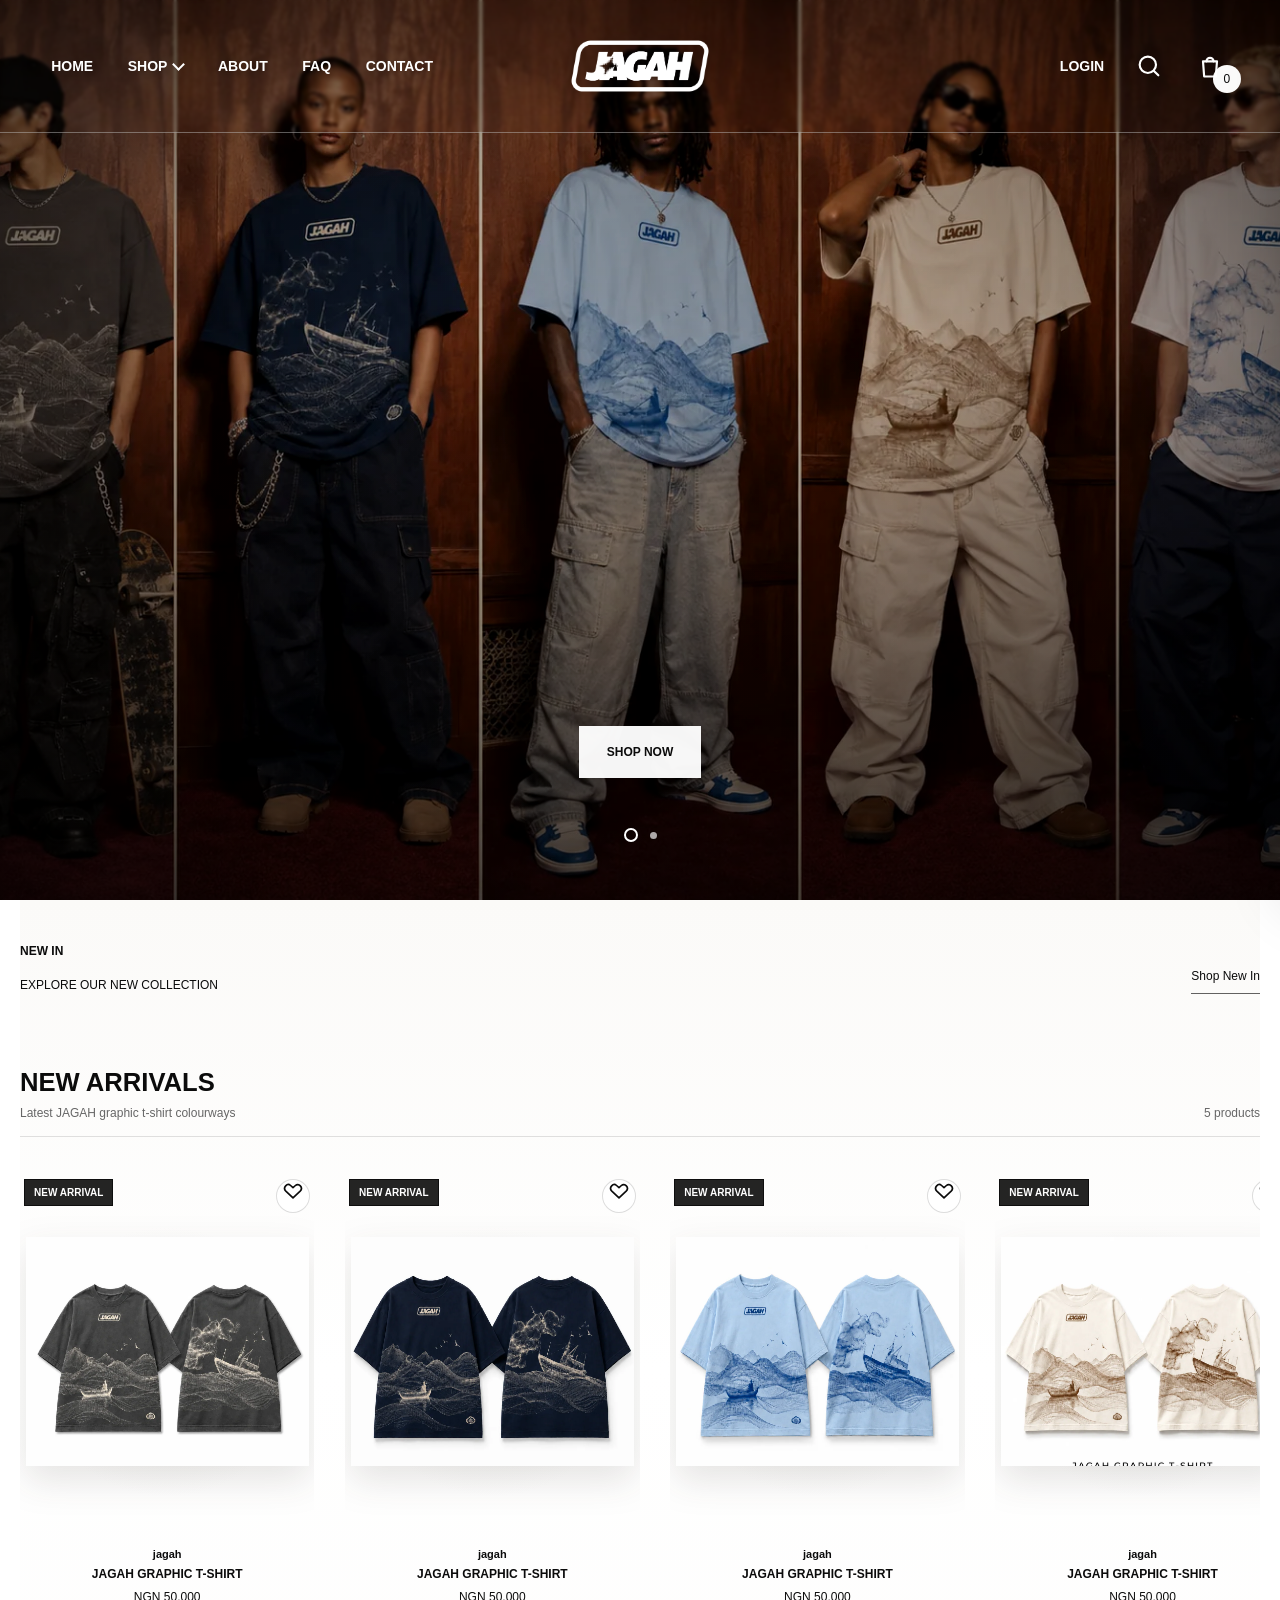
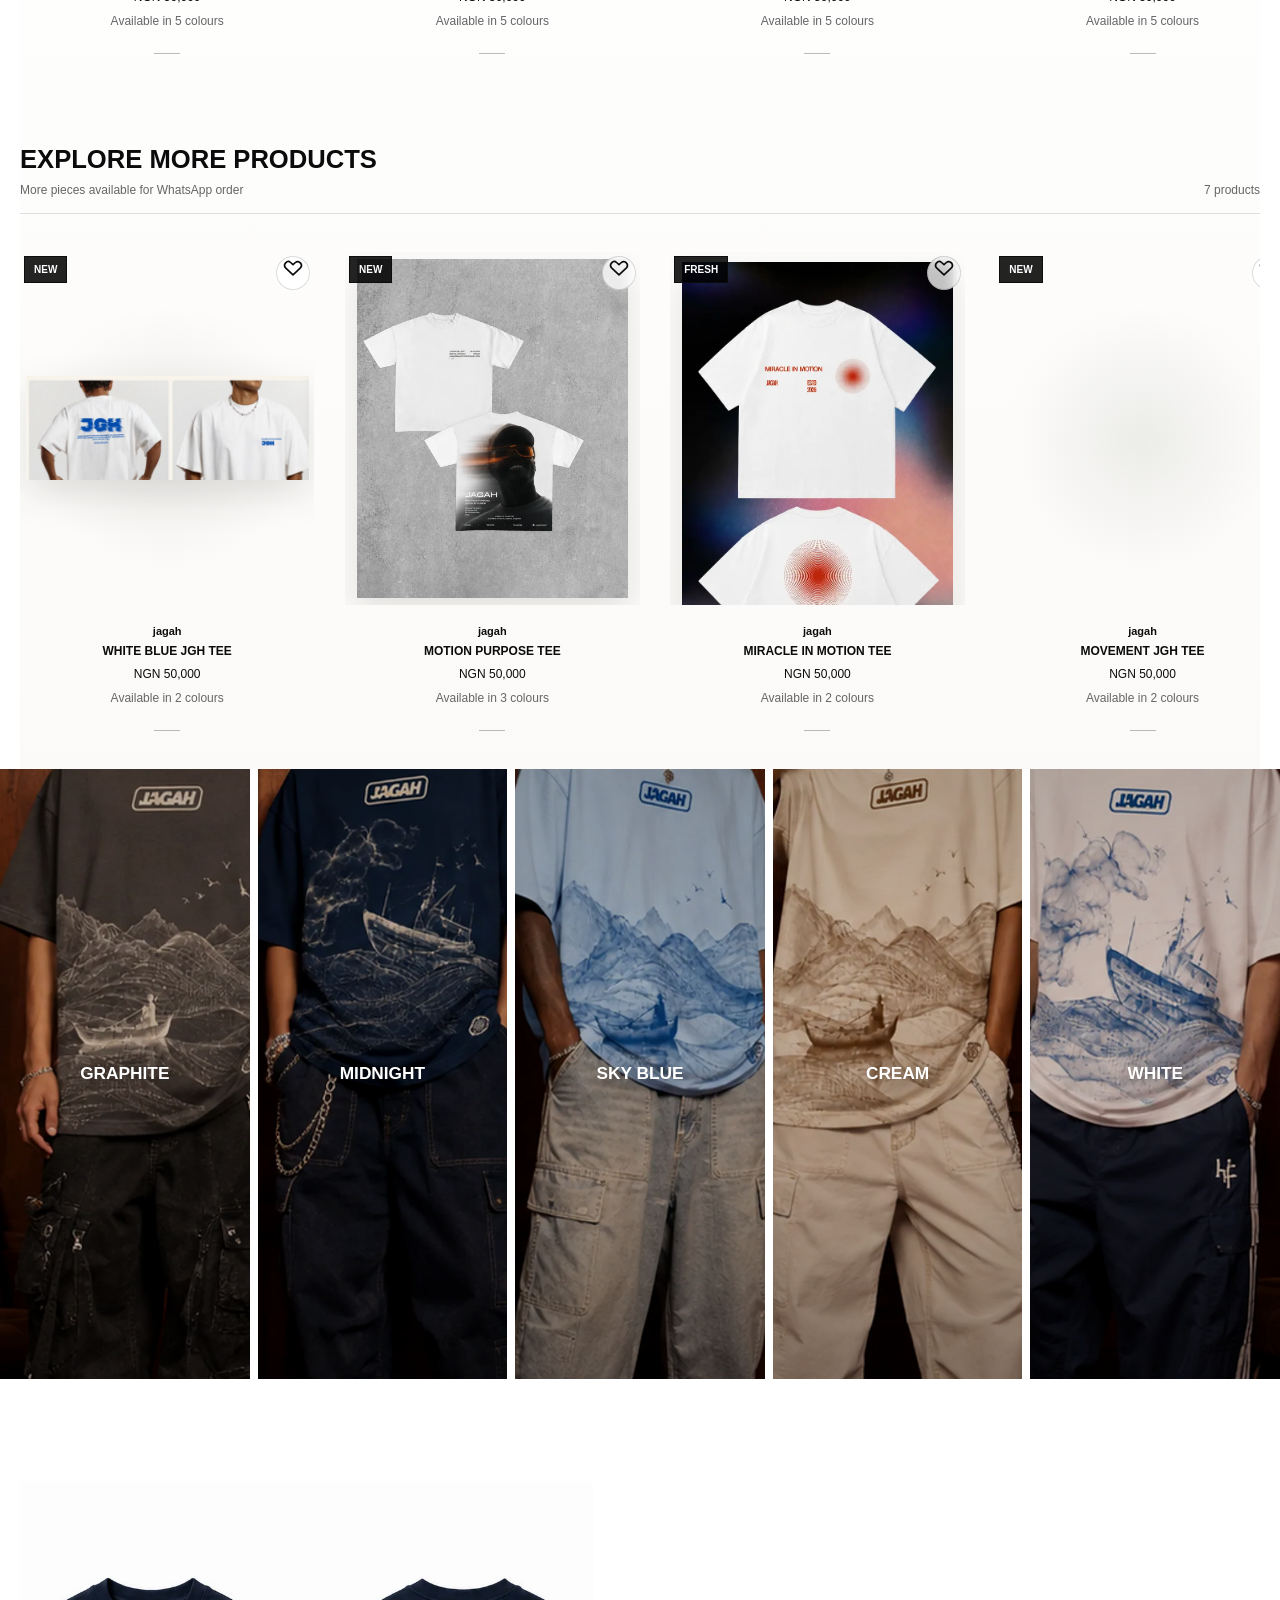
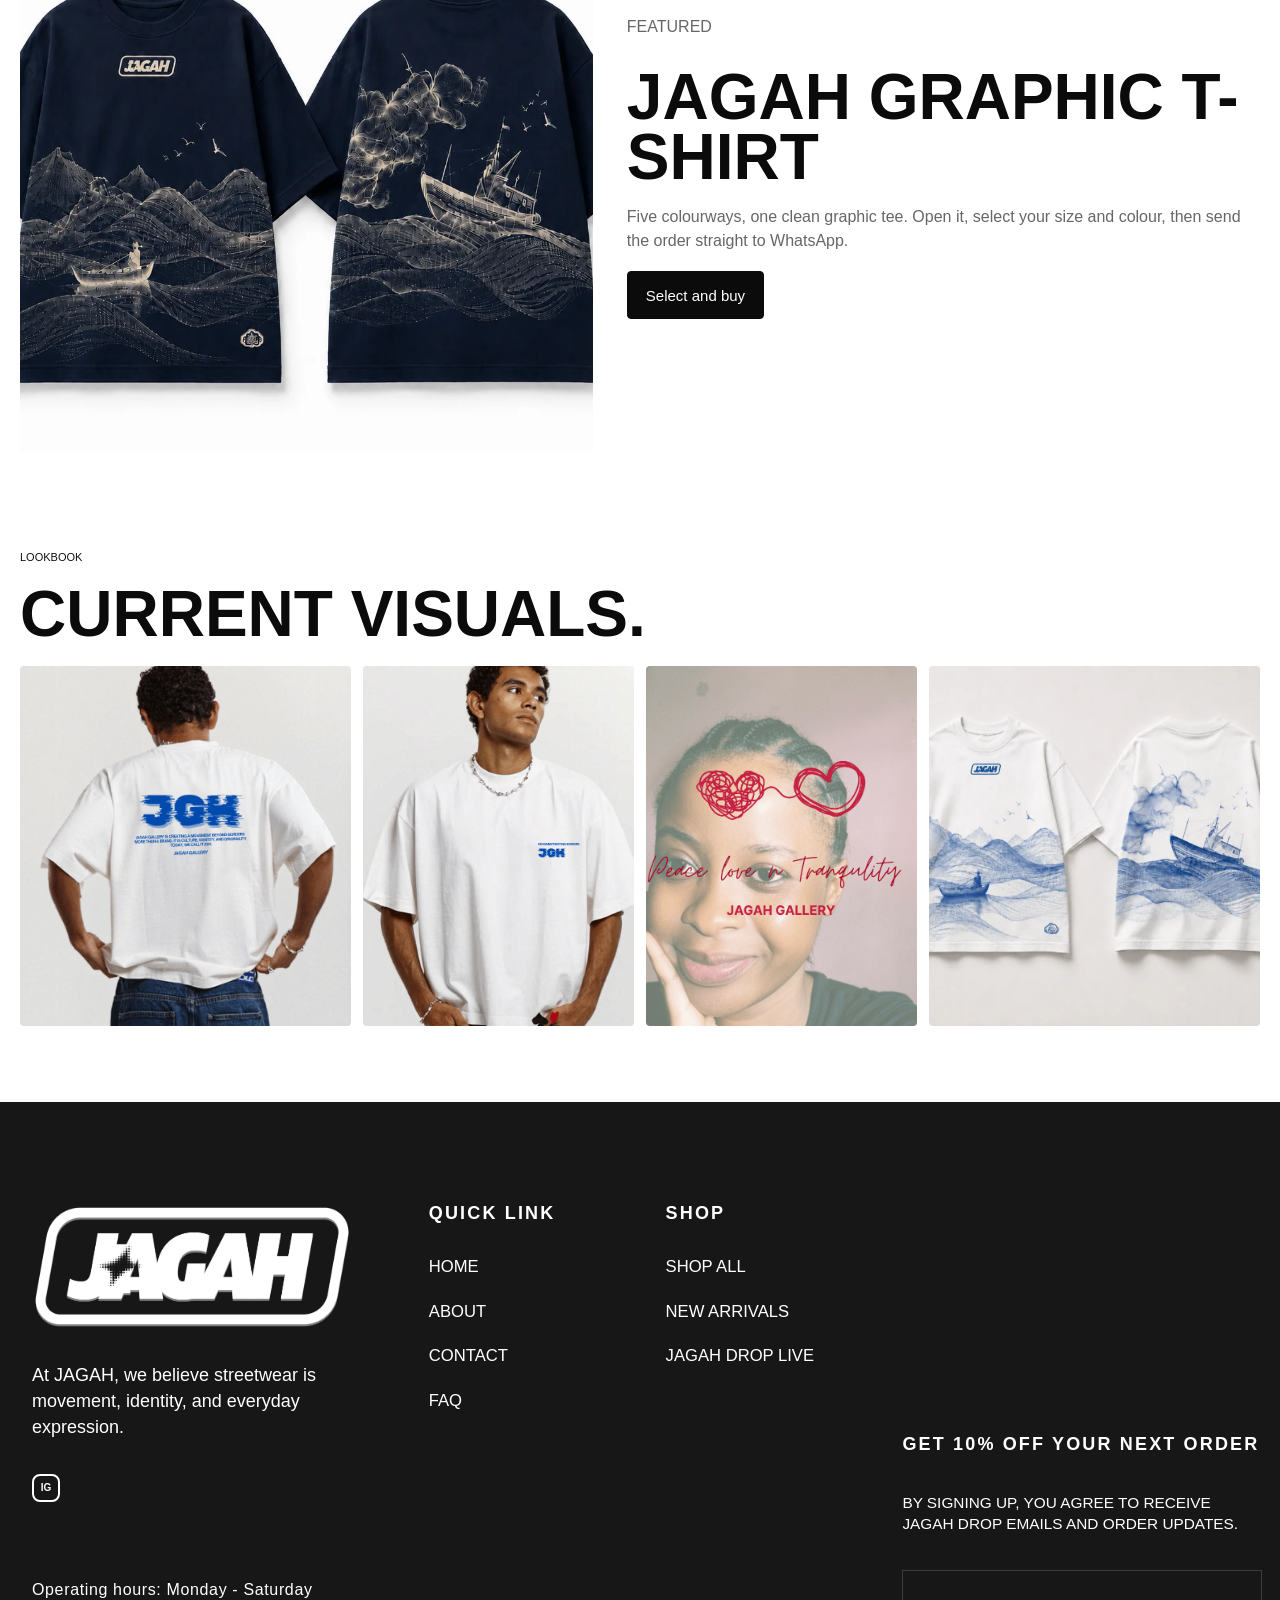
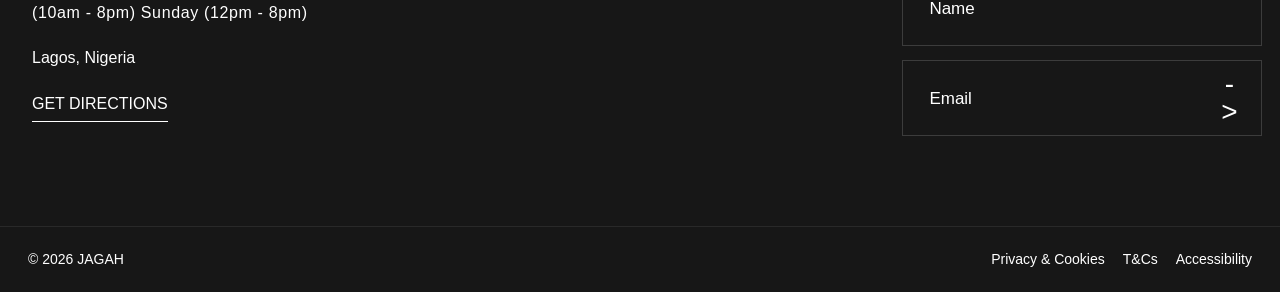
==== commit 8558e472: "Add files via upload" ====
--- a/index.html
+++ b/index.html
@@ -11,7 +11,7 @@
   <meta property="og:image" content="assets/jagah-white-blue-jgh-tee.png">
   <link rel="canonical" href="/">
   <link rel="icon" href="data:image/svg+xml,%3Csvg xmlns='http://www.w3.org/2000/svg' viewBox='0 0 64 64'%3E%3Crect width='64' height='64' rx='8' fill='%230b0b0b'/%3E%3Ctext x='32' y='39' text-anchor='middle' font-size='20' font-family='Arial' font-weight='900' fill='%23f2bf26'%3EJG%3C/text%3E%3C/svg%3E">
-  <link rel="stylesheet" href="styles.css?v=jagah-remove-track-support">
+  <link rel="stylesheet" href="styles.css?v=jagah-static-products">
 </head>
 <body>
   <a class="skip-link" href="#shop">Skip to shop</a>
@@ -131,11 +131,86 @@
       </div>
 
       <div class="result-line">
-        <span data-result-count>0 products</span>
+        <span data-result-count>12 products</span>
         <button class="text-button" type="button" data-clear-filters>Clear filters</button>
       </div>
 
-      <div class="product-groups" data-product-grid></div>
+            <div class="product-groups" data-product-grid>
+        <section class="product-group">
+          <div class="product-group-heading">
+            <div>
+              <span>New Arrivals</span>
+              <p>Latest JAGAH graphic t-shirt colourways</p>
+            </div>
+            <strong>5 products</strong>
+          </div>
+          <div class="product-grid">
+            <article class="product-card">
+              <div class="product-media product-media-contain" data-action="open" data-id="stormline-gallery-tee">
+                <img src="assets/jagah-graphic-graphite.webp" alt="JAGAH Graphic T-Shirt" loading="eager" decoding="async" fetchpriority="high">
+                <span class="badge">New Arrival</span>
+                <button class="card-wish" type="button" data-action="wishlist" data-id="stormline-gallery-tee" aria-label="Save JAGAH Graphic T-Shirt"><svg aria-hidden="true" viewBox="0 0 24 24"><path d="M20.8 4.6c-1.6-1.8-4.1-2-5.9-.4L12 6.8 9.1 4.2C7.3 2.6 4.8 2.8 3.2 4.6c-1.6 1.8-1.5 4.6.2 6.3L12 19l8.6-8.1c1.7-1.7 1.8-4.5.2-6.3Z"></path></svg></button>
+                <button class="quick-view-bar" type="button" data-action="open" data-id="stormline-gallery-tee" aria-label="Quick view JAGAH Graphic T-Shirt">Quick view</button>
+              </div>
+              <div class="product-info"><div class="product-brand">jagah</div><h3 class="product-title">JAGAH GRAPHIC T-SHIRT</h3><div class="price-row"><strong class="price">NGN 50,000</strong></div><div class="product-colours">Available in 5 colours</div><div class="card-actions"><button class="button primary" type="button" data-action="quick-add" data-id="stormline-gallery-tee">Add to bag</button><button class="button soft" type="button" data-action="open" data-id="stormline-gallery-tee">Select</button></div></div>
+            </article>
+            <article class="product-card">
+              <div class="product-media product-media-contain" data-action="open" data-id="midnight-stormline-gallery-tee">
+                <img src="assets/jagah-graphic-midnight.webp" alt="JAGAH Graphic T-Shirt" loading="eager" decoding="async">
+                <span class="badge">New Arrival</span>
+                <button class="card-wish" type="button" data-action="wishlist" data-id="midnight-stormline-gallery-tee" aria-label="Save JAGAH Graphic T-Shirt"><svg aria-hidden="true" viewBox="0 0 24 24"><path d="M20.8 4.6c-1.6-1.8-4.1-2-5.9-.4L12 6.8 9.1 4.2C7.3 2.6 4.8 2.8 3.2 4.6c-1.6 1.8-1.5 4.6.2 6.3L12 19l8.6-8.1c1.7-1.7 1.8-4.5.2-6.3Z"></path></svg></button>
+                <button class="quick-view-bar" type="button" data-action="open" data-id="midnight-stormline-gallery-tee" aria-label="Quick view JAGAH Graphic T-Shirt">Quick view</button>
+              </div>
+              <div class="product-info"><div class="product-brand">jagah</div><h3 class="product-title">JAGAH GRAPHIC T-SHIRT</h3><div class="price-row"><strong class="price">NGN 50,000</strong></div><div class="product-colours">Available in 5 colours</div><div class="card-actions"><button class="button primary" type="button" data-action="quick-add" data-id="midnight-stormline-gallery-tee">Add to bag</button><button class="button soft" type="button" data-action="open" data-id="midnight-stormline-gallery-tee">Select</button></div></div>
+            </article>
+            <article class="product-card">
+              <div class="product-media product-media-contain" data-action="open" data-id="sky-tide-gallery-tee">
+                <img src="assets/jagah-graphic-sky.webp" alt="JAGAH Graphic T-Shirt" loading="eager" decoding="async">
+                <span class="badge">New Arrival</span>
+                <button class="card-wish" type="button" data-action="wishlist" data-id="sky-tide-gallery-tee" aria-label="Save JAGAH Graphic T-Shirt"><svg aria-hidden="true" viewBox="0 0 24 24"><path d="M20.8 4.6c-1.6-1.8-4.1-2-5.9-.4L12 6.8 9.1 4.2C7.3 2.6 4.8 2.8 3.2 4.6c-1.6 1.8-1.5 4.6.2 6.3L12 19l8.6-8.1c1.7-1.7 1.8-4.5.2-6.3Z"></path></svg></button>
+                <button class="quick-view-bar" type="button" data-action="open" data-id="sky-tide-gallery-tee" aria-label="Quick view JAGAH Graphic T-Shirt">Quick view</button>
+              </div>
+              <div class="product-info"><div class="product-brand">jagah</div><h3 class="product-title">JAGAH GRAPHIC T-SHIRT</h3><div class="price-row"><strong class="price">NGN 50,000</strong></div><div class="product-colours">Available in 5 colours</div><div class="card-actions"><button class="button primary" type="button" data-action="quick-add" data-id="sky-tide-gallery-tee">Add to bag</button><button class="button soft" type="button" data-action="open" data-id="sky-tide-gallery-tee">Select</button></div></div>
+            </article>
+            <article class="product-card">
+              <div class="product-media product-media-contain" data-action="open" data-id="cream-tide-gallery-tee">
+                <img src="assets/jagah-graphic-cream.webp" alt="JAGAH Graphic T-Shirt" loading="eager" decoding="async">
+                <span class="badge">New Arrival</span>
+                <button class="card-wish" type="button" data-action="wishlist" data-id="cream-tide-gallery-tee" aria-label="Save JAGAH Graphic T-Shirt"><svg aria-hidden="true" viewBox="0 0 24 24"><path d="M20.8 4.6c-1.6-1.8-4.1-2-5.9-.4L12 6.8 9.1 4.2C7.3 2.6 4.8 2.8 3.2 4.6c-1.6 1.8-1.5 4.6.2 6.3L12 19l8.6-8.1c1.7-1.7 1.8-4.5.2-6.3Z"></path></svg></button>
+                <button class="quick-view-bar" type="button" data-action="open" data-id="cream-tide-gallery-tee" aria-label="Quick view JAGAH Graphic T-Shirt">Quick view</button>
+              </div>
+              <div class="product-info"><div class="product-brand">jagah</div><h3 class="product-title">JAGAH GRAPHIC T-SHIRT</h3><div class="price-row"><strong class="price">NGN 50,000</strong></div><div class="product-colours">Available in 5 colours</div><div class="card-actions"><button class="button primary" type="button" data-action="quick-add" data-id="cream-tide-gallery-tee">Add to bag</button><button class="button soft" type="button" data-action="open" data-id="cream-tide-gallery-tee">Select</button></div></div>
+            </article>
+            <article class="product-card">
+              <div class="product-media product-media-contain" data-action="open" data-id="white-blue-tide-gallery-tee">
+                <img src="assets/jagah-graphic-white-blue.webp" alt="JAGAH Graphic T-Shirt" loading="lazy" decoding="async">
+                <span class="badge">New Arrival</span>
+                <button class="card-wish" type="button" data-action="wishlist" data-id="white-blue-tide-gallery-tee" aria-label="Save JAGAH Graphic T-Shirt"><svg aria-hidden="true" viewBox="0 0 24 24"><path d="M20.8 4.6c-1.6-1.8-4.1-2-5.9-.4L12 6.8 9.1 4.2C7.3 2.6 4.8 2.8 3.2 4.6c-1.6 1.8-1.5 4.6.2 6.3L12 19l8.6-8.1c1.7-1.7 1.8-4.5.2-6.3Z"></path></svg></button>
+                <button class="quick-view-bar" type="button" data-action="open" data-id="white-blue-tide-gallery-tee" aria-label="Quick view JAGAH Graphic T-Shirt">Quick view</button>
+              </div>
+              <div class="product-info"><div class="product-brand">jagah</div><h3 class="product-title">JAGAH GRAPHIC T-SHIRT</h3><div class="price-row"><strong class="price">NGN 50,000</strong></div><div class="product-colours">Available in 5 colours</div><div class="card-actions"><button class="button primary" type="button" data-action="quick-add" data-id="white-blue-tide-gallery-tee">Add to bag</button><button class="button soft" type="button" data-action="open" data-id="white-blue-tide-gallery-tee">Select</button></div></div>
+            </article>
+          </div>
+        </section>
+        <section class="product-group">
+          <div class="product-group-heading">
+            <div>
+              <span>Explore More Products</span>
+              <p>More pieces available for WhatsApp order</p>
+            </div>
+            <strong>7 products</strong>
+          </div>
+          <div class="product-grid">
+            <article class="product-card"><div class="product-media product-media-contain" data-action="open" data-id="white-blue-jgh-tee"><img src="assets/jagah-white-blue-jgh-tee.webp" alt="White Blue JGH Tee" loading="lazy" decoding="async"><span class="badge">New</span><button class="card-wish" type="button" data-action="wishlist" data-id="white-blue-jgh-tee" aria-label="Save White Blue JGH Tee"><svg aria-hidden="true" viewBox="0 0 24 24"><path d="M20.8 4.6c-1.6-1.8-4.1-2-5.9-.4L12 6.8 9.1 4.2C7.3 2.6 4.8 2.8 3.2 4.6c-1.6 1.8-1.5 4.6.2 6.3L12 19l8.6-8.1c1.7-1.7 1.8-4.5.2-6.3Z"></path></svg></button><button class="quick-view-bar" type="button" data-action="open" data-id="white-blue-jgh-tee">Quick view</button></div><div class="product-info"><div class="product-brand">jagah</div><h3 class="product-title">WHITE BLUE JGH TEE</h3><div class="price-row"><strong class="price">NGN 50,000</strong></div><div class="product-colours">Available in 2 colours</div><div class="card-actions"><button class="button primary" type="button" data-action="quick-add" data-id="white-blue-jgh-tee">Add to bag</button><button class="button soft" type="button" data-action="open" data-id="white-blue-jgh-tee">Select</button></div></div></article>
+            <article class="product-card"><div class="product-media" data-action="open" data-id="motion-purpose-tee"><img src="assets/jagah-motion-purpose-tee.webp" alt="Motion Purpose Tee" loading="lazy" decoding="async"><span class="badge">New</span><button class="card-wish" type="button" data-action="wishlist" data-id="motion-purpose-tee" aria-label="Save Motion Purpose Tee"><svg aria-hidden="true" viewBox="0 0 24 24"><path d="M20.8 4.6c-1.6-1.8-4.1-2-5.9-.4L12 6.8 9.1 4.2C7.3 2.6 4.8 2.8 3.2 4.6c-1.6 1.8-1.5 4.6.2 6.3L12 19l8.6-8.1c1.7-1.7 1.8-4.5.2-6.3Z"></path></svg></button><button class="quick-view-bar" type="button" data-action="open" data-id="motion-purpose-tee">Quick view</button></div><div class="product-info"><div class="product-brand">jagah</div><h3 class="product-title">MOTION PURPOSE TEE</h3><div class="price-row"><strong class="price">NGN 50,000</strong></div><div class="product-colours">Available in 3 colours</div><div class="card-actions"><button class="button primary" type="button" data-action="quick-add" data-id="motion-purpose-tee">Add to bag</button><button class="button soft" type="button" data-action="open" data-id="motion-purpose-tee">Select</button></div></div></article>
+            <article class="product-card"><div class="product-media" data-action="open" data-id="miracle-motion-tee"><img src="assets/jagah-miracle-motion-tee.webp" alt="Miracle In Motion Tee" loading="lazy" decoding="async"><span class="badge">Fresh</span><button class="card-wish" type="button" data-action="wishlist" data-id="miracle-motion-tee" aria-label="Save Miracle In Motion Tee"><svg aria-hidden="true" viewBox="0 0 24 24"><path d="M20.8 4.6c-1.6-1.8-4.1-2-5.9-.4L12 6.8 9.1 4.2C7.3 2.6 4.8 2.8 3.2 4.6c-1.6 1.8-1.5 4.6.2 6.3L12 19l8.6-8.1c1.7-1.7 1.8-4.5.2-6.3Z"></path></svg></button><button class="quick-view-bar" type="button" data-action="open" data-id="miracle-motion-tee">Quick view</button></div><div class="product-info"><div class="product-brand">jagah</div><h3 class="product-title">MIRACLE IN MOTION TEE</h3><div class="price-row"><strong class="price">NGN 50,000</strong></div><div class="product-colours">Available in 2 colours</div><div class="card-actions"><button class="button primary" type="button" data-action="quick-add" data-id="miracle-motion-tee">Add to bag</button><button class="button soft" type="button" data-action="open" data-id="miracle-motion-tee">Select</button></div></div></article>
+            <article class="product-card"><div class="product-media" data-action="open" data-id="movement-jgh-tee"><img src="assets/jagah-movement-tee.webp" alt="Movement JGH Tee" loading="lazy" decoding="async"><span class="badge">New</span><button class="card-wish" type="button" data-action="wishlist" data-id="movement-jgh-tee" aria-label="Save Movement JGH Tee"><svg aria-hidden="true" viewBox="0 0 24 24"><path d="M20.8 4.6c-1.6-1.8-4.1-2-5.9-.4L12 6.8 9.1 4.2C7.3 2.6 4.8 2.8 3.2 4.6c-1.6 1.8-1.5 4.6.2 6.3L12 19l8.6-8.1c1.7-1.7 1.8-4.5.2-6.3Z"></path></svg></button><button class="quick-view-bar" type="button" data-action="open" data-id="movement-jgh-tee">Quick view</button></div><div class="product-info"><div class="product-brand">jagah</div><h3 class="product-title">MOVEMENT JGH TEE</h3><div class="price-row"><strong class="price">NGN 50,000</strong></div><div class="product-colours">Available in 2 colours</div><div class="card-actions"><button class="button primary" type="button" data-action="quick-add" data-id="movement-jgh-tee">Add to bag</button><button class="button soft" type="button" data-action="open" data-id="movement-jgh-tee">Select</button></div></div></article>
+            <article class="product-card"><div class="product-media" data-action="open" data-id="retro-identity-gallery-tee"><img src="assets/jagah-retro-identity-gallery-tee.webp" alt="Retro Identity Gallery Tee" loading="lazy" decoding="async"><span class="badge">Identity</span><button class="card-wish" type="button" data-action="wishlist" data-id="retro-identity-gallery-tee" aria-label="Save Retro Identity Gallery Tee"><svg aria-hidden="true" viewBox="0 0 24 24"><path d="M20.8 4.6c-1.6-1.8-4.1-2-5.9-.4L12 6.8 9.1 4.2C7.3 2.6 4.8 2.8 3.2 4.6c-1.6 1.8-1.5 4.6.2 6.3L12 19l8.6-8.1c1.7-1.7 1.8-4.5.2-6.3Z"></path></svg></button><button class="quick-view-bar" type="button" data-action="open" data-id="retro-identity-gallery-tee">Quick view</button></div><div class="product-info"><div class="product-brand">jagah</div><h3 class="product-title">RETRO IDENTITY GALLERY TEE</h3><div class="price-row"><strong class="price">NGN 50,000</strong></div><div class="product-colours">Available in 2 colours</div><div class="card-actions"><button class="button primary" type="button" data-action="quick-add" data-id="retro-identity-gallery-tee">Add to bag</button><button class="button soft" type="button" data-action="open" data-id="retro-identity-gallery-tee">Select</button></div></div></article>
+            <article class="product-card"><div class="product-media" data-action="open" data-id="peace-love-tranquility-tee"><img src="assets/jagah-peace-love-tranquility-tee.webp" alt="Peace Love Tranquility Tee" loading="lazy" decoding="async"><span class="badge">Art</span><button class="card-wish" type="button" data-action="wishlist" data-id="peace-love-tranquility-tee" aria-label="Save Peace Love Tranquility Tee"><svg aria-hidden="true" viewBox="0 0 24 24"><path d="M20.8 4.6c-1.6-1.8-4.1-2-5.9-.4L12 6.8 9.1 4.2C7.3 2.6 4.8 2.8 3.2 4.6c-1.6 1.8-1.5 4.6.2 6.3L12 19l8.6-8.1c1.7-1.7 1.8-4.5.2-6.3Z"></path></svg></button><button class="quick-view-bar" type="button" data-action="open" data-id="peace-love-tranquility-tee">Quick view</button></div><div class="product-info"><div class="product-brand">jagah</div><h3 class="product-title">PEACE LOVE TRANQUILITY TEE</h3><div class="price-row"><strong class="price">NGN 50,000</strong></div><div class="product-colours">Available in 2 colours</div><div class="card-actions"><button class="button primary" type="button" data-action="quick-add" data-id="peace-love-tranquility-tee">Add to bag</button><button class="button soft" type="button" data-action="open" data-id="peace-love-tranquility-tee">Select</button></div></div></article>
+            <article class="product-card"><div class="product-media" data-action="open" data-id="bloom-flight-logo-tee"><img src="assets/jagah-bloom-flight-logo-tee.webp" alt="Bloom Flight Tee" loading="lazy" decoding="async"><span class="badge">Featured</span><button class="card-wish" type="button" data-action="wishlist" data-id="bloom-flight-logo-tee" aria-label="Save Bloom Flight Tee"><svg aria-hidden="true" viewBox="0 0 24 24"><path d="M20.8 4.6c-1.6-1.8-4.1-2-5.9-.4L12 6.8 9.1 4.2C7.3 2.6 4.8 2.8 3.2 4.6c-1.6 1.8-1.5 4.6.2 6.3L12 19l8.6-8.1c1.7-1.7 1.8-4.5.2-6.3Z"></path></svg></button><button class="quick-view-bar" type="button" data-action="open" data-id="bloom-flight-logo-tee">Quick view</button></div><div class="product-info"><div class="product-brand">jagah</div><h3 class="product-title">BLOOM FLIGHT TEE</h3><div class="price-row"><strong class="price">NGN 50,000</strong></div><div class="product-colours">Available in 2 colours</div><div class="card-actions"><button class="button primary" type="button" data-action="quick-add" data-id="bloom-flight-logo-tee">Add to bag</button><button class="button soft" type="button" data-action="open" data-id="bloom-flight-logo-tee">Select</button></div></div></article>
+          </div>
+        </section>
+      </div>
     </section>
 
     <section class="drop-live-showcase" id="drop" aria-label="JAGAH Drop Live">
@@ -342,7 +417,10 @@
     </div>
   </footer>
 
-  <script src="script.js?v=jagah-remove-track-support"></script>
+  <script src="script.js?v=jagah-static-products"></script>
 </body>
 </html>
 
+
+
+
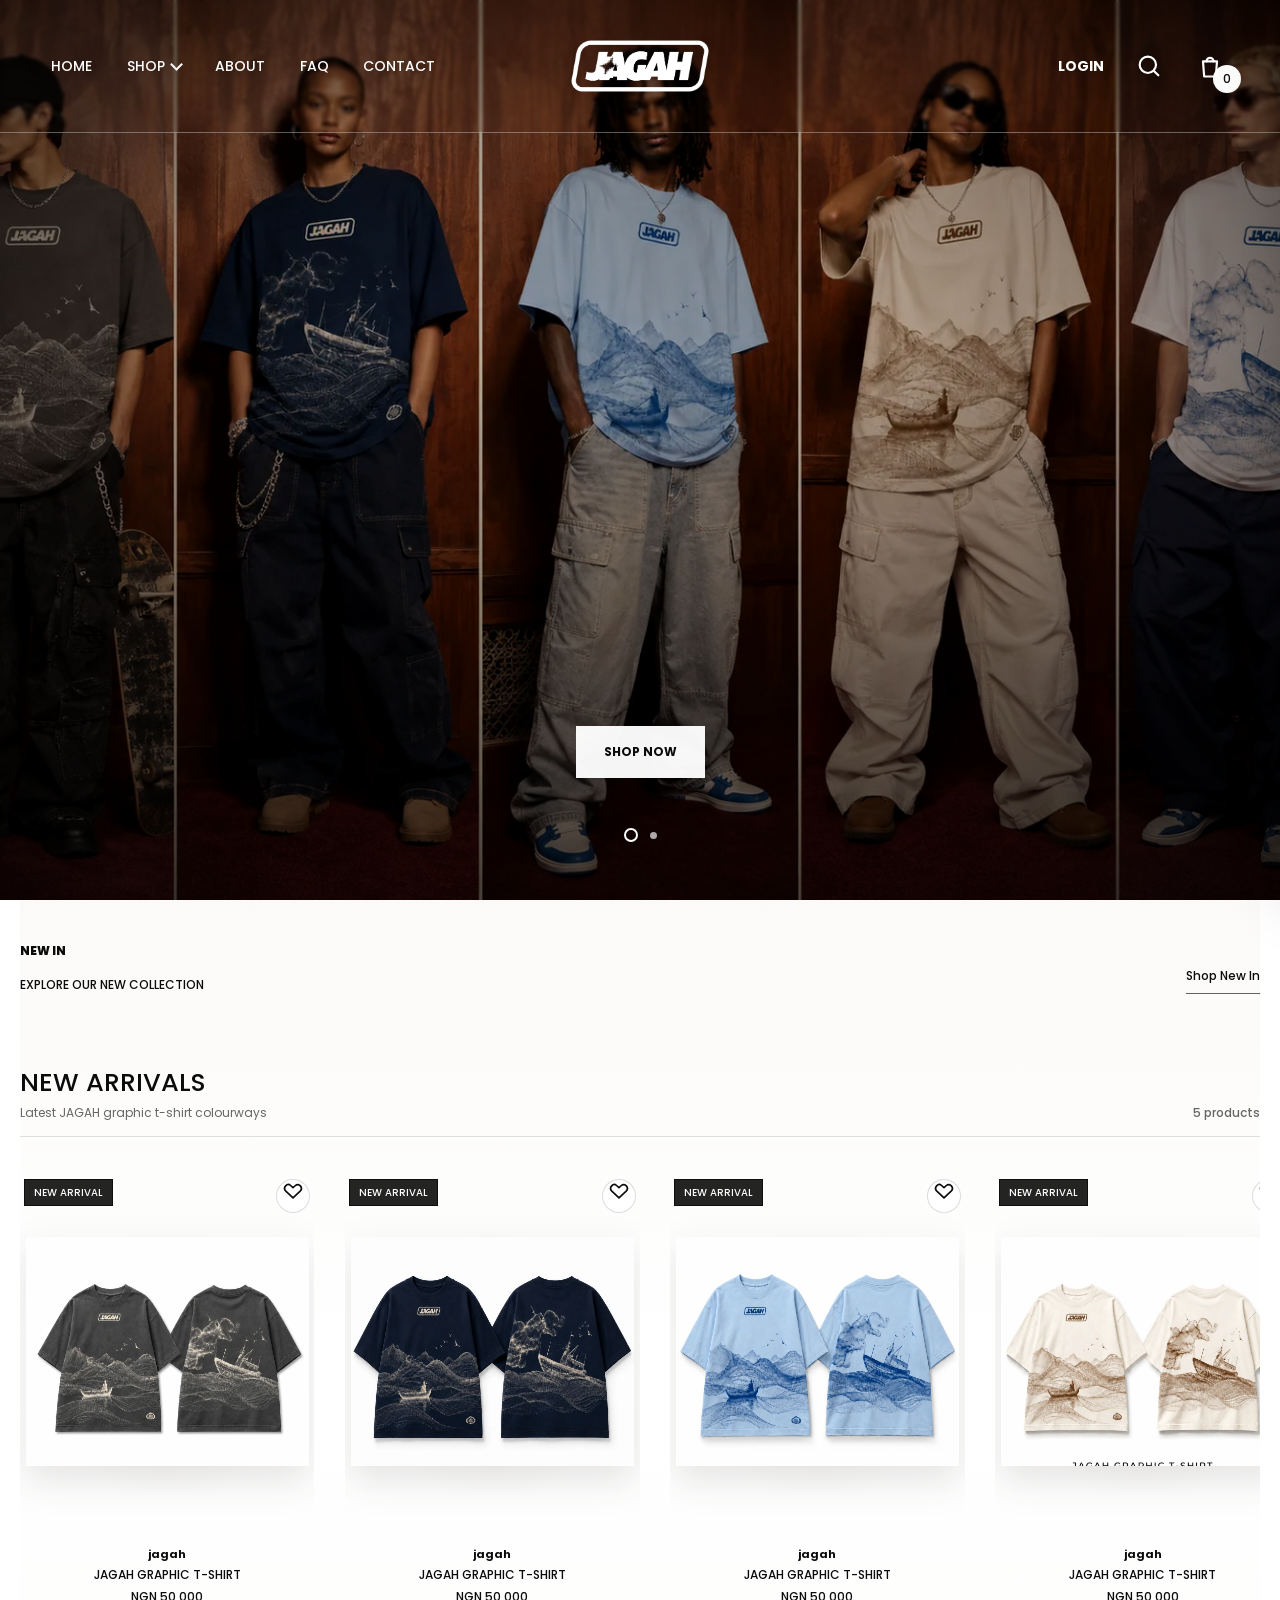
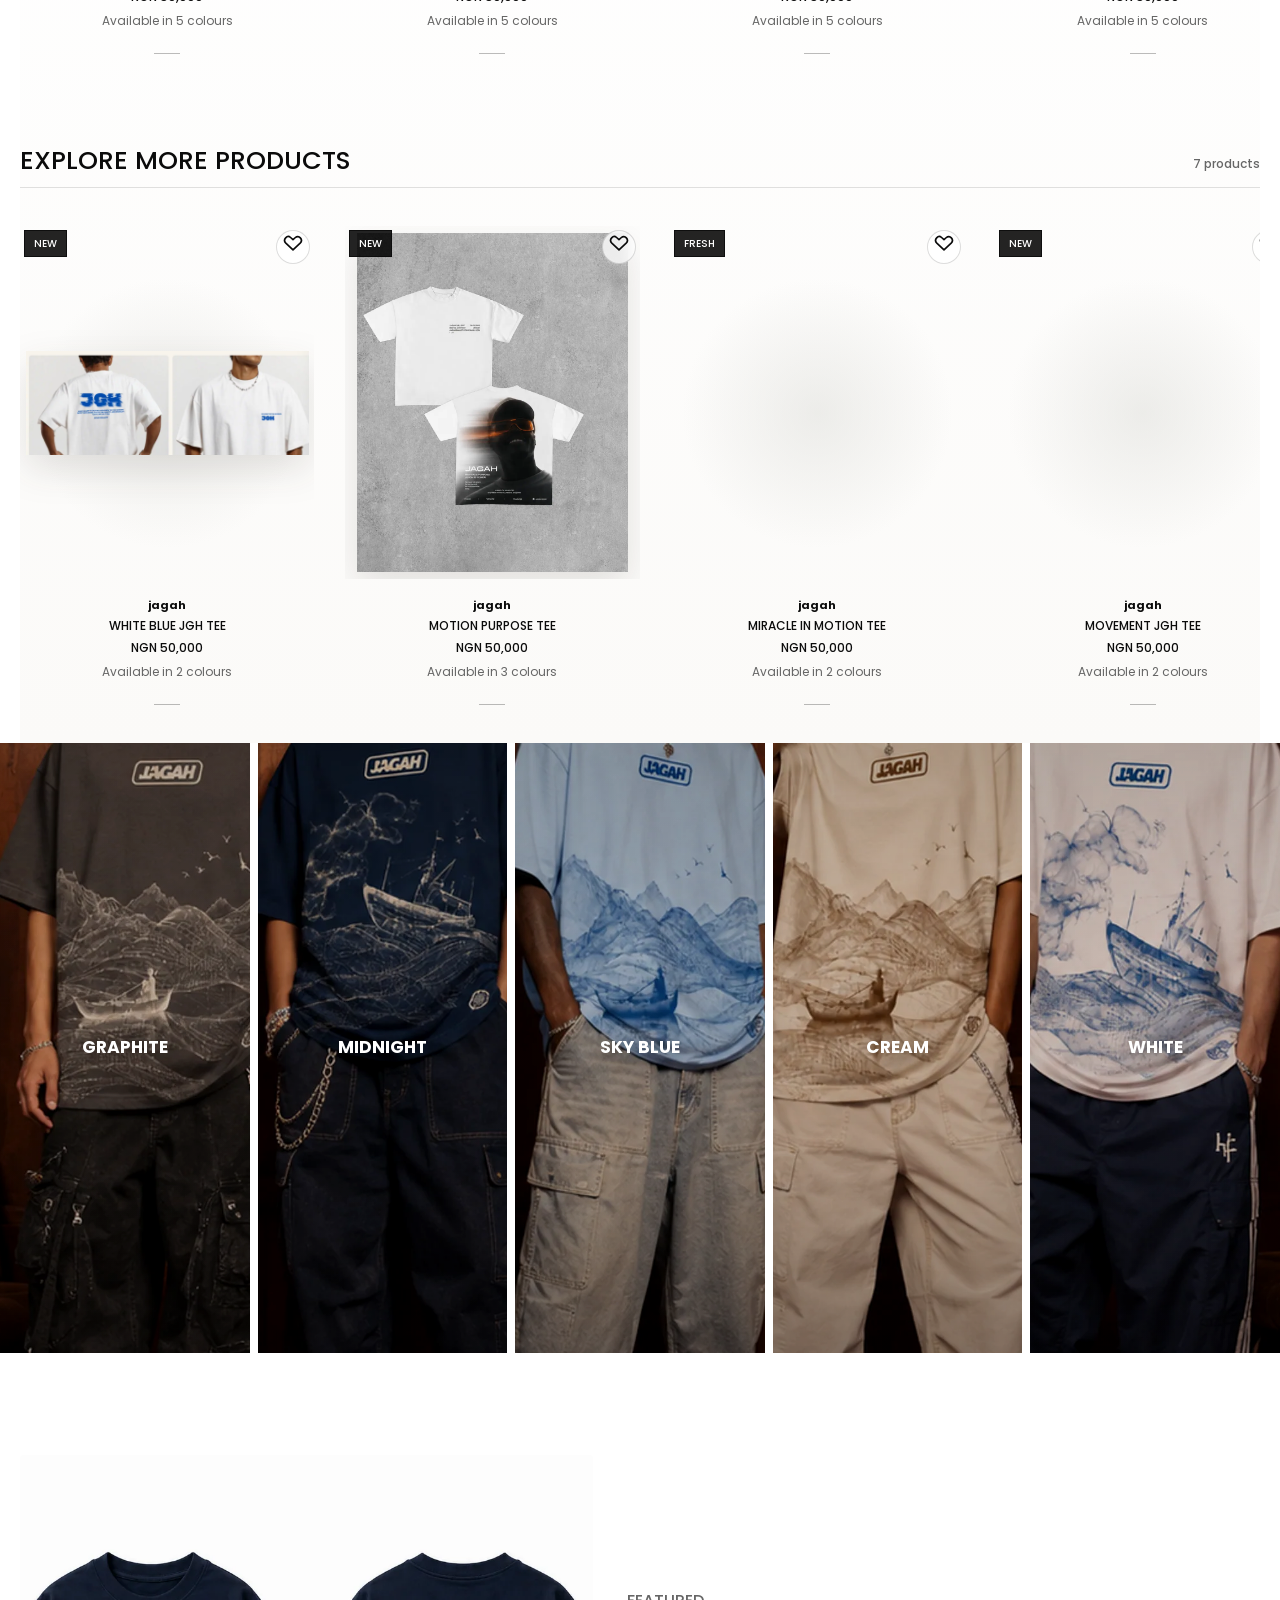
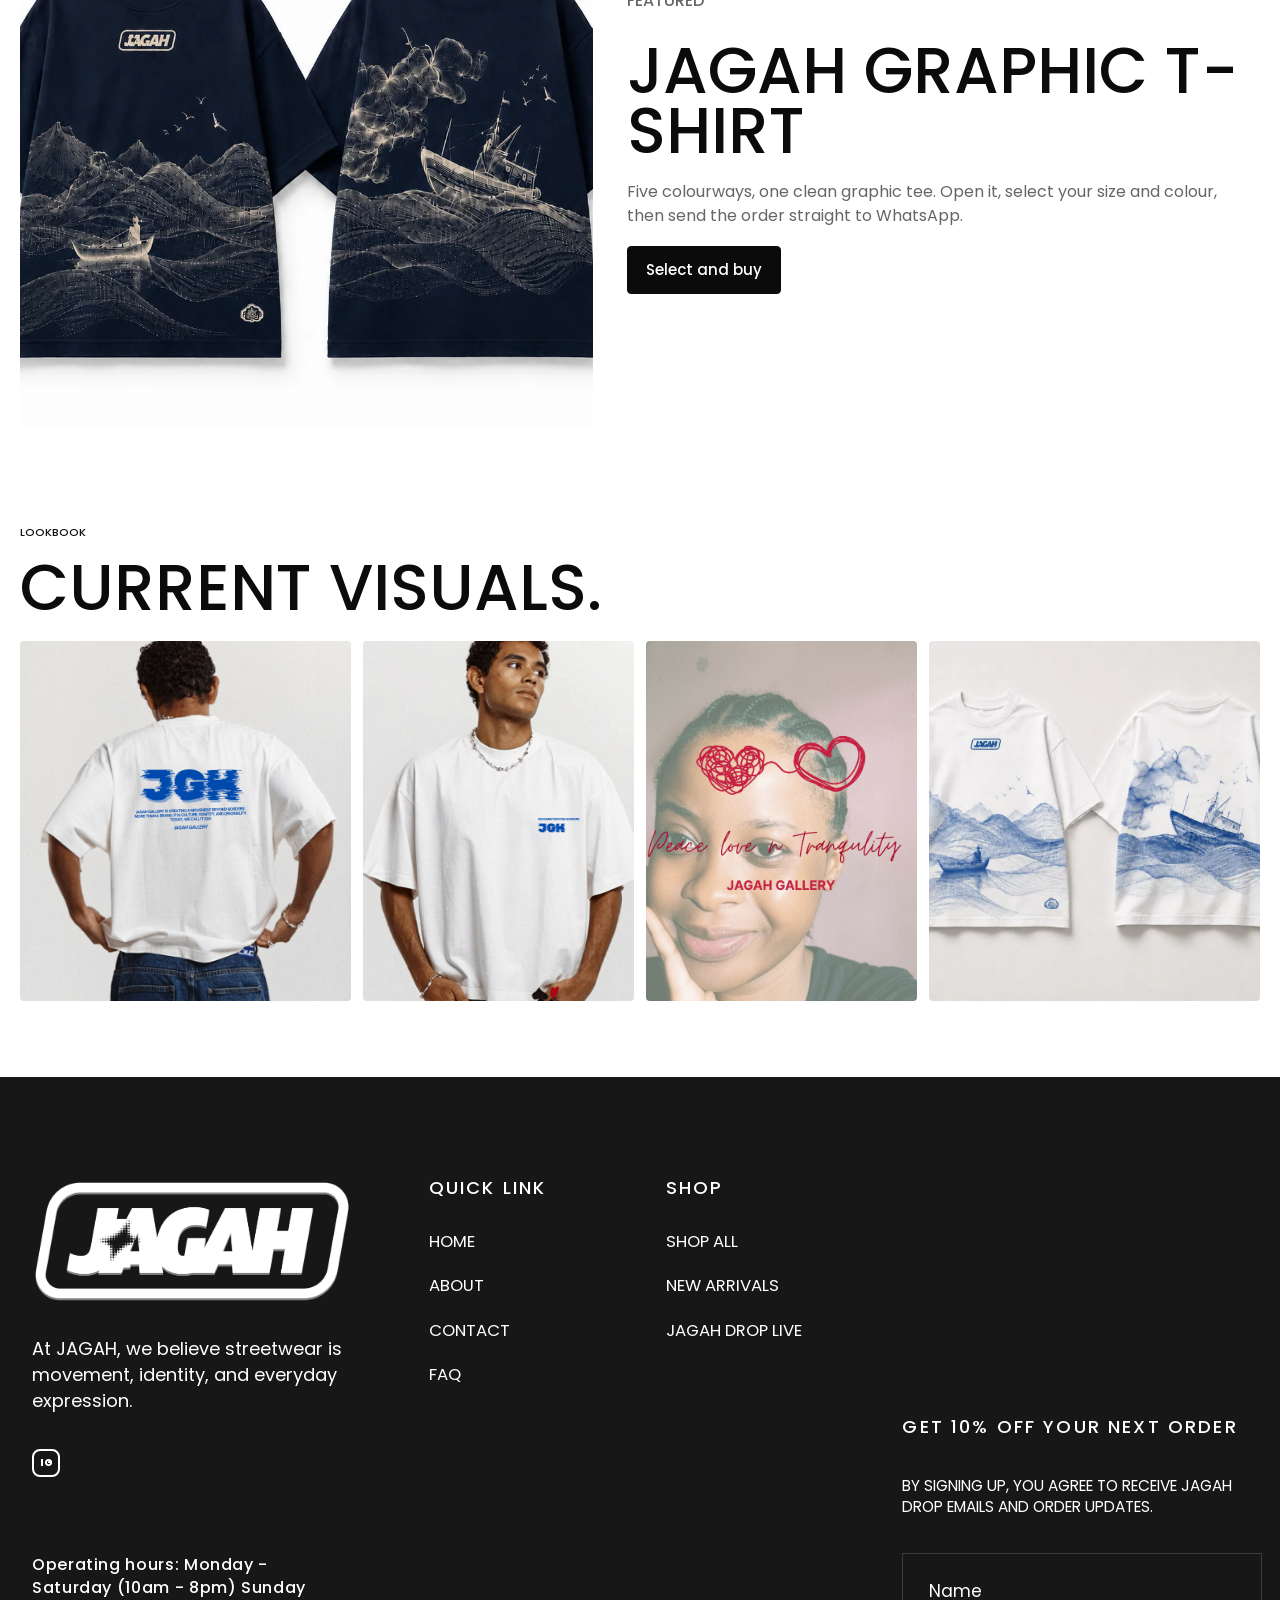
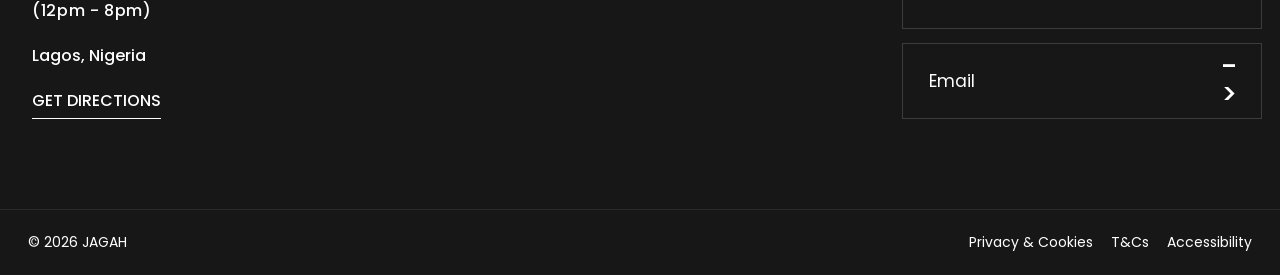
==== commit 0daddcbd: "Add files via upload" ====
--- a/index.html
+++ b/index.html
@@ -1,4 +1,4 @@
-﻿<!DOCTYPE html>
+<!DOCTYPE html>
 <html lang="en">
 <head>
   <meta charset="UTF-8">
@@ -11,7 +11,10 @@
   <meta property="og:image" content="assets/jagah-white-blue-jgh-tee.png">
   <link rel="canonical" href="/">
   <link rel="icon" href="data:image/svg+xml,%3Csvg xmlns='http://www.w3.org/2000/svg' viewBox='0 0 64 64'%3E%3Crect width='64' height='64' rx='8' fill='%230b0b0b'/%3E%3Ctext x='32' y='39' text-anchor='middle' font-size='20' font-family='Arial' font-weight='900' fill='%23f2bf26'%3EJG%3C/text%3E%3C/svg%3E">
-  <link rel="stylesheet" href="styles.css?v=jagah-static-products">
+  <link rel="preconnect" href="https://fonts.googleapis.com">
+  <link rel="preconnect" href="https://fonts.gstatic.com" crossorigin>
+  <link href="https://fonts.googleapis.com/css2?family=Poppins:wght@300;400;500;600&display=swap" rel="stylesheet">
+  <link rel="stylesheet" href="styles.css?v=jagah-no-product-popup">
 </head>
 <body>
   <a class="skip-link" href="#shop">Skip to shop</a>
@@ -24,7 +27,7 @@
     <nav class="desktop-nav" aria-label="Primary navigation">
       <a href="#top">Home</a>
       <a class="has-subnav" href="#shop">Shop</a>
-      <a href="#drop">About</a>
+      <a href="about.html">About</a>
       <a href="#support">FAQ</a>
       <a href="#support">Contact</a>
     </nav>
@@ -63,10 +66,11 @@
     </div>
 
     <nav class="mobile-nav" aria-label="Mobile navigation" hidden>
+      <a href="#top">Home</a>
       <a href="#shop">Shop</a>
-      <a href="#drop">Drop</a>
-      <a href="#shop">New arrivals</a>
-      <a href="#support">Support</a>
+      <a href="about.html">About</a>
+      <a href="#support">FAQ</a>
+      <a href="#support">Contact</a>
     </nav>
   </header>
 
@@ -150,7 +154,7 @@
                 <img src="assets/jagah-graphic-graphite.webp" alt="JAGAH Graphic T-Shirt" loading="eager" decoding="async" fetchpriority="high">
                 <span class="badge">New Arrival</span>
                 <button class="card-wish" type="button" data-action="wishlist" data-id="stormline-gallery-tee" aria-label="Save JAGAH Graphic T-Shirt"><svg aria-hidden="true" viewBox="0 0 24 24"><path d="M20.8 4.6c-1.6-1.8-4.1-2-5.9-.4L12 6.8 9.1 4.2C7.3 2.6 4.8 2.8 3.2 4.6c-1.6 1.8-1.5 4.6.2 6.3L12 19l8.6-8.1c1.7-1.7 1.8-4.5.2-6.3Z"></path></svg></button>
-                <button class="quick-view-bar" type="button" data-action="open" data-id="stormline-gallery-tee" aria-label="Quick view JAGAH Graphic T-Shirt">Quick view</button>
+                <button class="quick-view-bar" type="button" data-action="open" data-id="stormline-gallery-tee" aria-label="Select product JAGAH Graphic T-Shirt">Select product</button>
               </div>
               <div class="product-info"><div class="product-brand">jagah</div><h3 class="product-title">JAGAH GRAPHIC T-SHIRT</h3><div class="price-row"><strong class="price">NGN 50,000</strong></div><div class="product-colours">Available in 5 colours</div><div class="card-actions"><button class="button primary" type="button" data-action="quick-add" data-id="stormline-gallery-tee">Add to bag</button><button class="button soft" type="button" data-action="open" data-id="stormline-gallery-tee">Select</button></div></div>
             </article>
@@ -159,7 +163,7 @@
                 <img src="assets/jagah-graphic-midnight.webp" alt="JAGAH Graphic T-Shirt" loading="eager" decoding="async">
                 <span class="badge">New Arrival</span>
                 <button class="card-wish" type="button" data-action="wishlist" data-id="midnight-stormline-gallery-tee" aria-label="Save JAGAH Graphic T-Shirt"><svg aria-hidden="true" viewBox="0 0 24 24"><path d="M20.8 4.6c-1.6-1.8-4.1-2-5.9-.4L12 6.8 9.1 4.2C7.3 2.6 4.8 2.8 3.2 4.6c-1.6 1.8-1.5 4.6.2 6.3L12 19l8.6-8.1c1.7-1.7 1.8-4.5.2-6.3Z"></path></svg></button>
-                <button class="quick-view-bar" type="button" data-action="open" data-id="midnight-stormline-gallery-tee" aria-label="Quick view JAGAH Graphic T-Shirt">Quick view</button>
+                <button class="quick-view-bar" type="button" data-action="open" data-id="midnight-stormline-gallery-tee" aria-label="Select product JAGAH Graphic T-Shirt">Select product</button>
               </div>
               <div class="product-info"><div class="product-brand">jagah</div><h3 class="product-title">JAGAH GRAPHIC T-SHIRT</h3><div class="price-row"><strong class="price">NGN 50,000</strong></div><div class="product-colours">Available in 5 colours</div><div class="card-actions"><button class="button primary" type="button" data-action="quick-add" data-id="midnight-stormline-gallery-tee">Add to bag</button><button class="button soft" type="button" data-action="open" data-id="midnight-stormline-gallery-tee">Select</button></div></div>
             </article>
@@ -168,7 +172,7 @@
                 <img src="assets/jagah-graphic-sky.webp" alt="JAGAH Graphic T-Shirt" loading="eager" decoding="async">
                 <span class="badge">New Arrival</span>
                 <button class="card-wish" type="button" data-action="wishlist" data-id="sky-tide-gallery-tee" aria-label="Save JAGAH Graphic T-Shirt"><svg aria-hidden="true" viewBox="0 0 24 24"><path d="M20.8 4.6c-1.6-1.8-4.1-2-5.9-.4L12 6.8 9.1 4.2C7.3 2.6 4.8 2.8 3.2 4.6c-1.6 1.8-1.5 4.6.2 6.3L12 19l8.6-8.1c1.7-1.7 1.8-4.5.2-6.3Z"></path></svg></button>
-                <button class="quick-view-bar" type="button" data-action="open" data-id="sky-tide-gallery-tee" aria-label="Quick view JAGAH Graphic T-Shirt">Quick view</button>
+                <button class="quick-view-bar" type="button" data-action="open" data-id="sky-tide-gallery-tee" aria-label="Select product JAGAH Graphic T-Shirt">Select product</button>
               </div>
               <div class="product-info"><div class="product-brand">jagah</div><h3 class="product-title">JAGAH GRAPHIC T-SHIRT</h3><div class="price-row"><strong class="price">NGN 50,000</strong></div><div class="product-colours">Available in 5 colours</div><div class="card-actions"><button class="button primary" type="button" data-action="quick-add" data-id="sky-tide-gallery-tee">Add to bag</button><button class="button soft" type="button" data-action="open" data-id="sky-tide-gallery-tee">Select</button></div></div>
             </article>
@@ -177,7 +181,7 @@
                 <img src="assets/jagah-graphic-cream.webp" alt="JAGAH Graphic T-Shirt" loading="eager" decoding="async">
                 <span class="badge">New Arrival</span>
                 <button class="card-wish" type="button" data-action="wishlist" data-id="cream-tide-gallery-tee" aria-label="Save JAGAH Graphic T-Shirt"><svg aria-hidden="true" viewBox="0 0 24 24"><path d="M20.8 4.6c-1.6-1.8-4.1-2-5.9-.4L12 6.8 9.1 4.2C7.3 2.6 4.8 2.8 3.2 4.6c-1.6 1.8-1.5 4.6.2 6.3L12 19l8.6-8.1c1.7-1.7 1.8-4.5.2-6.3Z"></path></svg></button>
-                <button class="quick-view-bar" type="button" data-action="open" data-id="cream-tide-gallery-tee" aria-label="Quick view JAGAH Graphic T-Shirt">Quick view</button>
+                <button class="quick-view-bar" type="button" data-action="open" data-id="cream-tide-gallery-tee" aria-label="Select product JAGAH Graphic T-Shirt">Select product</button>
               </div>
               <div class="product-info"><div class="product-brand">jagah</div><h3 class="product-title">JAGAH GRAPHIC T-SHIRT</h3><div class="price-row"><strong class="price">NGN 50,000</strong></div><div class="product-colours">Available in 5 colours</div><div class="card-actions"><button class="button primary" type="button" data-action="quick-add" data-id="cream-tide-gallery-tee">Add to bag</button><button class="button soft" type="button" data-action="open" data-id="cream-tide-gallery-tee">Select</button></div></div>
             </article>
@@ -186,7 +190,7 @@
                 <img src="assets/jagah-graphic-white-blue.webp" alt="JAGAH Graphic T-Shirt" loading="lazy" decoding="async">
                 <span class="badge">New Arrival</span>
                 <button class="card-wish" type="button" data-action="wishlist" data-id="white-blue-tide-gallery-tee" aria-label="Save JAGAH Graphic T-Shirt"><svg aria-hidden="true" viewBox="0 0 24 24"><path d="M20.8 4.6c-1.6-1.8-4.1-2-5.9-.4L12 6.8 9.1 4.2C7.3 2.6 4.8 2.8 3.2 4.6c-1.6 1.8-1.5 4.6.2 6.3L12 19l8.6-8.1c1.7-1.7 1.8-4.5.2-6.3Z"></path></svg></button>
-                <button class="quick-view-bar" type="button" data-action="open" data-id="white-blue-tide-gallery-tee" aria-label="Quick view JAGAH Graphic T-Shirt">Quick view</button>
+                <button class="quick-view-bar" type="button" data-action="open" data-id="white-blue-tide-gallery-tee" aria-label="Select product JAGAH Graphic T-Shirt">Select product</button>
               </div>
               <div class="product-info"><div class="product-brand">jagah</div><h3 class="product-title">JAGAH GRAPHIC T-SHIRT</h3><div class="price-row"><strong class="price">NGN 50,000</strong></div><div class="product-colours">Available in 5 colours</div><div class="card-actions"><button class="button primary" type="button" data-action="quick-add" data-id="white-blue-tide-gallery-tee">Add to bag</button><button class="button soft" type="button" data-action="open" data-id="white-blue-tide-gallery-tee">Select</button></div></div>
             </article>
@@ -196,18 +200,17 @@
           <div class="product-group-heading">
             <div>
               <span>Explore More Products</span>
-              <p>More pieces available for WhatsApp order</p>
             </div>
             <strong>7 products</strong>
           </div>
           <div class="product-grid">
-            <article class="product-card"><div class="product-media product-media-contain" data-action="open" data-id="white-blue-jgh-tee"><img src="assets/jagah-white-blue-jgh-tee.webp" alt="White Blue JGH Tee" loading="lazy" decoding="async"><span class="badge">New</span><button class="card-wish" type="button" data-action="wishlist" data-id="white-blue-jgh-tee" aria-label="Save White Blue JGH Tee"><svg aria-hidden="true" viewBox="0 0 24 24"><path d="M20.8 4.6c-1.6-1.8-4.1-2-5.9-.4L12 6.8 9.1 4.2C7.3 2.6 4.8 2.8 3.2 4.6c-1.6 1.8-1.5 4.6.2 6.3L12 19l8.6-8.1c1.7-1.7 1.8-4.5.2-6.3Z"></path></svg></button><button class="quick-view-bar" type="button" data-action="open" data-id="white-blue-jgh-tee">Quick view</button></div><div class="product-info"><div class="product-brand">jagah</div><h3 class="product-title">WHITE BLUE JGH TEE</h3><div class="price-row"><strong class="price">NGN 50,000</strong></div><div class="product-colours">Available in 2 colours</div><div class="card-actions"><button class="button primary" type="button" data-action="quick-add" data-id="white-blue-jgh-tee">Add to bag</button><button class="button soft" type="button" data-action="open" data-id="white-blue-jgh-tee">Select</button></div></div></article>
-            <article class="product-card"><div class="product-media" data-action="open" data-id="motion-purpose-tee"><img src="assets/jagah-motion-purpose-tee.webp" alt="Motion Purpose Tee" loading="lazy" decoding="async"><span class="badge">New</span><button class="card-wish" type="button" data-action="wishlist" data-id="motion-purpose-tee" aria-label="Save Motion Purpose Tee"><svg aria-hidden="true" viewBox="0 0 24 24"><path d="M20.8 4.6c-1.6-1.8-4.1-2-5.9-.4L12 6.8 9.1 4.2C7.3 2.6 4.8 2.8 3.2 4.6c-1.6 1.8-1.5 4.6.2 6.3L12 19l8.6-8.1c1.7-1.7 1.8-4.5.2-6.3Z"></path></svg></button><button class="quick-view-bar" type="button" data-action="open" data-id="motion-purpose-tee">Quick view</button></div><div class="product-info"><div class="product-brand">jagah</div><h3 class="product-title">MOTION PURPOSE TEE</h3><div class="price-row"><strong class="price">NGN 50,000</strong></div><div class="product-colours">Available in 3 colours</div><div class="card-actions"><button class="button primary" type="button" data-action="quick-add" data-id="motion-purpose-tee">Add to bag</button><button class="button soft" type="button" data-action="open" data-id="motion-purpose-tee">Select</button></div></div></article>
-            <article class="product-card"><div class="product-media" data-action="open" data-id="miracle-motion-tee"><img src="assets/jagah-miracle-motion-tee.webp" alt="Miracle In Motion Tee" loading="lazy" decoding="async"><span class="badge">Fresh</span><button class="card-wish" type="button" data-action="wishlist" data-id="miracle-motion-tee" aria-label="Save Miracle In Motion Tee"><svg aria-hidden="true" viewBox="0 0 24 24"><path d="M20.8 4.6c-1.6-1.8-4.1-2-5.9-.4L12 6.8 9.1 4.2C7.3 2.6 4.8 2.8 3.2 4.6c-1.6 1.8-1.5 4.6.2 6.3L12 19l8.6-8.1c1.7-1.7 1.8-4.5.2-6.3Z"></path></svg></button><button class="quick-view-bar" type="button" data-action="open" data-id="miracle-motion-tee">Quick view</button></div><div class="product-info"><div class="product-brand">jagah</div><h3 class="product-title">MIRACLE IN MOTION TEE</h3><div class="price-row"><strong class="price">NGN 50,000</strong></div><div class="product-colours">Available in 2 colours</div><div class="card-actions"><button class="button primary" type="button" data-action="quick-add" data-id="miracle-motion-tee">Add to bag</button><button class="button soft" type="button" data-action="open" data-id="miracle-motion-tee">Select</button></div></div></article>
-            <article class="product-card"><div class="product-media" data-action="open" data-id="movement-jgh-tee"><img src="assets/jagah-movement-tee.webp" alt="Movement JGH Tee" loading="lazy" decoding="async"><span class="badge">New</span><button class="card-wish" type="button" data-action="wishlist" data-id="movement-jgh-tee" aria-label="Save Movement JGH Tee"><svg aria-hidden="true" viewBox="0 0 24 24"><path d="M20.8 4.6c-1.6-1.8-4.1-2-5.9-.4L12 6.8 9.1 4.2C7.3 2.6 4.8 2.8 3.2 4.6c-1.6 1.8-1.5 4.6.2 6.3L12 19l8.6-8.1c1.7-1.7 1.8-4.5.2-6.3Z"></path></svg></button><button class="quick-view-bar" type="button" data-action="open" data-id="movement-jgh-tee">Quick view</button></div><div class="product-info"><div class="product-brand">jagah</div><h3 class="product-title">MOVEMENT JGH TEE</h3><div class="price-row"><strong class="price">NGN 50,000</strong></div><div class="product-colours">Available in 2 colours</div><div class="card-actions"><button class="button primary" type="button" data-action="quick-add" data-id="movement-jgh-tee">Add to bag</button><button class="button soft" type="button" data-action="open" data-id="movement-jgh-tee">Select</button></div></div></article>
-            <article class="product-card"><div class="product-media" data-action="open" data-id="retro-identity-gallery-tee"><img src="assets/jagah-retro-identity-gallery-tee.webp" alt="Retro Identity Gallery Tee" loading="lazy" decoding="async"><span class="badge">Identity</span><button class="card-wish" type="button" data-action="wishlist" data-id="retro-identity-gallery-tee" aria-label="Save Retro Identity Gallery Tee"><svg aria-hidden="true" viewBox="0 0 24 24"><path d="M20.8 4.6c-1.6-1.8-4.1-2-5.9-.4L12 6.8 9.1 4.2C7.3 2.6 4.8 2.8 3.2 4.6c-1.6 1.8-1.5 4.6.2 6.3L12 19l8.6-8.1c1.7-1.7 1.8-4.5.2-6.3Z"></path></svg></button><button class="quick-view-bar" type="button" data-action="open" data-id="retro-identity-gallery-tee">Quick view</button></div><div class="product-info"><div class="product-brand">jagah</div><h3 class="product-title">RETRO IDENTITY GALLERY TEE</h3><div class="price-row"><strong class="price">NGN 50,000</strong></div><div class="product-colours">Available in 2 colours</div><div class="card-actions"><button class="button primary" type="button" data-action="quick-add" data-id="retro-identity-gallery-tee">Add to bag</button><button class="button soft" type="button" data-action="open" data-id="retro-identity-gallery-tee">Select</button></div></div></article>
-            <article class="product-card"><div class="product-media" data-action="open" data-id="peace-love-tranquility-tee"><img src="assets/jagah-peace-love-tranquility-tee.webp" alt="Peace Love Tranquility Tee" loading="lazy" decoding="async"><span class="badge">Art</span><button class="card-wish" type="button" data-action="wishlist" data-id="peace-love-tranquility-tee" aria-label="Save Peace Love Tranquility Tee"><svg aria-hidden="true" viewBox="0 0 24 24"><path d="M20.8 4.6c-1.6-1.8-4.1-2-5.9-.4L12 6.8 9.1 4.2C7.3 2.6 4.8 2.8 3.2 4.6c-1.6 1.8-1.5 4.6.2 6.3L12 19l8.6-8.1c1.7-1.7 1.8-4.5.2-6.3Z"></path></svg></button><button class="quick-view-bar" type="button" data-action="open" data-id="peace-love-tranquility-tee">Quick view</button></div><div class="product-info"><div class="product-brand">jagah</div><h3 class="product-title">PEACE LOVE TRANQUILITY TEE</h3><div class="price-row"><strong class="price">NGN 50,000</strong></div><div class="product-colours">Available in 2 colours</div><div class="card-actions"><button class="button primary" type="button" data-action="quick-add" data-id="peace-love-tranquility-tee">Add to bag</button><button class="button soft" type="button" data-action="open" data-id="peace-love-tranquility-tee">Select</button></div></div></article>
-            <article class="product-card"><div class="product-media" data-action="open" data-id="bloom-flight-logo-tee"><img src="assets/jagah-bloom-flight-logo-tee.webp" alt="Bloom Flight Tee" loading="lazy" decoding="async"><span class="badge">Featured</span><button class="card-wish" type="button" data-action="wishlist" data-id="bloom-flight-logo-tee" aria-label="Save Bloom Flight Tee"><svg aria-hidden="true" viewBox="0 0 24 24"><path d="M20.8 4.6c-1.6-1.8-4.1-2-5.9-.4L12 6.8 9.1 4.2C7.3 2.6 4.8 2.8 3.2 4.6c-1.6 1.8-1.5 4.6.2 6.3L12 19l8.6-8.1c1.7-1.7 1.8-4.5.2-6.3Z"></path></svg></button><button class="quick-view-bar" type="button" data-action="open" data-id="bloom-flight-logo-tee">Quick view</button></div><div class="product-info"><div class="product-brand">jagah</div><h3 class="product-title">BLOOM FLIGHT TEE</h3><div class="price-row"><strong class="price">NGN 50,000</strong></div><div class="product-colours">Available in 2 colours</div><div class="card-actions"><button class="button primary" type="button" data-action="quick-add" data-id="bloom-flight-logo-tee">Add to bag</button><button class="button soft" type="button" data-action="open" data-id="bloom-flight-logo-tee">Select</button></div></div></article>
+            <article class="product-card"><div class="product-media product-media-contain" data-action="open" data-id="white-blue-jgh-tee"><img src="assets/jagah-white-blue-jgh-tee.webp" alt="White Blue JGH Tee" loading="lazy" decoding="async"><span class="badge">New</span><button class="card-wish" type="button" data-action="wishlist" data-id="white-blue-jgh-tee" aria-label="Save White Blue JGH Tee"><svg aria-hidden="true" viewBox="0 0 24 24"><path d="M20.8 4.6c-1.6-1.8-4.1-2-5.9-.4L12 6.8 9.1 4.2C7.3 2.6 4.8 2.8 3.2 4.6c-1.6 1.8-1.5 4.6.2 6.3L12 19l8.6-8.1c1.7-1.7 1.8-4.5.2-6.3Z"></path></svg></button><button class="quick-view-bar" type="button" data-action="open" data-id="white-blue-jgh-tee">Select product</button></div><div class="product-info"><div class="product-brand">jagah</div><h3 class="product-title">WHITE BLUE JGH TEE</h3><div class="price-row"><strong class="price">NGN 50,000</strong></div><div class="product-colours">Available in 2 colours</div><div class="card-actions"><button class="button primary" type="button" data-action="quick-add" data-id="white-blue-jgh-tee">Add to bag</button><button class="button soft" type="button" data-action="open" data-id="white-blue-jgh-tee">Select</button></div></div></article>
+            <article class="product-card"><div class="product-media" data-action="open" data-id="motion-purpose-tee"><img src="assets/jagah-motion-purpose-tee.webp" alt="Motion Purpose Tee" loading="lazy" decoding="async"><span class="badge">New</span><button class="card-wish" type="button" data-action="wishlist" data-id="motion-purpose-tee" aria-label="Save Motion Purpose Tee"><svg aria-hidden="true" viewBox="0 0 24 24"><path d="M20.8 4.6c-1.6-1.8-4.1-2-5.9-.4L12 6.8 9.1 4.2C7.3 2.6 4.8 2.8 3.2 4.6c-1.6 1.8-1.5 4.6.2 6.3L12 19l8.6-8.1c1.7-1.7 1.8-4.5.2-6.3Z"></path></svg></button><button class="quick-view-bar" type="button" data-action="open" data-id="motion-purpose-tee">Select product</button></div><div class="product-info"><div class="product-brand">jagah</div><h3 class="product-title">MOTION PURPOSE TEE</h3><div class="price-row"><strong class="price">NGN 50,000</strong></div><div class="product-colours">Available in 3 colours</div><div class="card-actions"><button class="button primary" type="button" data-action="quick-add" data-id="motion-purpose-tee">Add to bag</button><button class="button soft" type="button" data-action="open" data-id="motion-purpose-tee">Select</button></div></div></article>
+            <article class="product-card"><div class="product-media" data-action="open" data-id="miracle-motion-tee"><img src="assets/jagah-miracle-motion-tee.webp" alt="Miracle In Motion Tee" loading="lazy" decoding="async"><span class="badge">Fresh</span><button class="card-wish" type="button" data-action="wishlist" data-id="miracle-motion-tee" aria-label="Save Miracle In Motion Tee"><svg aria-hidden="true" viewBox="0 0 24 24"><path d="M20.8 4.6c-1.6-1.8-4.1-2-5.9-.4L12 6.8 9.1 4.2C7.3 2.6 4.8 2.8 3.2 4.6c-1.6 1.8-1.5 4.6.2 6.3L12 19l8.6-8.1c1.7-1.7 1.8-4.5.2-6.3Z"></path></svg></button><button class="quick-view-bar" type="button" data-action="open" data-id="miracle-motion-tee">Select product</button></div><div class="product-info"><div class="product-brand">jagah</div><h3 class="product-title">MIRACLE IN MOTION TEE</h3><div class="price-row"><strong class="price">NGN 50,000</strong></div><div class="product-colours">Available in 2 colours</div><div class="card-actions"><button class="button primary" type="button" data-action="quick-add" data-id="miracle-motion-tee">Add to bag</button><button class="button soft" type="button" data-action="open" data-id="miracle-motion-tee">Select</button></div></div></article>
+            <article class="product-card"><div class="product-media" data-action="open" data-id="movement-jgh-tee"><img src="assets/jagah-movement-tee.webp" alt="Movement JGH Tee" loading="lazy" decoding="async"><span class="badge">New</span><button class="card-wish" type="button" data-action="wishlist" data-id="movement-jgh-tee" aria-label="Save Movement JGH Tee"><svg aria-hidden="true" viewBox="0 0 24 24"><path d="M20.8 4.6c-1.6-1.8-4.1-2-5.9-.4L12 6.8 9.1 4.2C7.3 2.6 4.8 2.8 3.2 4.6c-1.6 1.8-1.5 4.6.2 6.3L12 19l8.6-8.1c1.7-1.7 1.8-4.5.2-6.3Z"></path></svg></button><button class="quick-view-bar" type="button" data-action="open" data-id="movement-jgh-tee">Select product</button></div><div class="product-info"><div class="product-brand">jagah</div><h3 class="product-title">MOVEMENT JGH TEE</h3><div class="price-row"><strong class="price">NGN 50,000</strong></div><div class="product-colours">Available in 2 colours</div><div class="card-actions"><button class="button primary" type="button" data-action="quick-add" data-id="movement-jgh-tee">Add to bag</button><button class="button soft" type="button" data-action="open" data-id="movement-jgh-tee">Select</button></div></div></article>
+            <article class="product-card"><div class="product-media" data-action="open" data-id="retro-identity-gallery-tee"><img src="assets/jagah-retro-identity-gallery-tee.webp" alt="Retro Identity Gallery Tee" loading="lazy" decoding="async"><span class="badge">Identity</span><button class="card-wish" type="button" data-action="wishlist" data-id="retro-identity-gallery-tee" aria-label="Save Retro Identity Gallery Tee"><svg aria-hidden="true" viewBox="0 0 24 24"><path d="M20.8 4.6c-1.6-1.8-4.1-2-5.9-.4L12 6.8 9.1 4.2C7.3 2.6 4.8 2.8 3.2 4.6c-1.6 1.8-1.5 4.6.2 6.3L12 19l8.6-8.1c1.7-1.7 1.8-4.5.2-6.3Z"></path></svg></button><button class="quick-view-bar" type="button" data-action="open" data-id="retro-identity-gallery-tee">Select product</button></div><div class="product-info"><div class="product-brand">jagah</div><h3 class="product-title">RETRO IDENTITY GALLERY TEE</h3><div class="price-row"><strong class="price">NGN 50,000</strong></div><div class="product-colours">Available in 2 colours</div><div class="card-actions"><button class="button primary" type="button" data-action="quick-add" data-id="retro-identity-gallery-tee">Add to bag</button><button class="button soft" type="button" data-action="open" data-id="retro-identity-gallery-tee">Select</button></div></div></article>
+            <article class="product-card"><div class="product-media" data-action="open" data-id="peace-love-tranquility-tee"><img src="assets/jagah-peace-love-tranquility-tee.webp" alt="Peace Love Tranquility Tee" loading="lazy" decoding="async"><span class="badge">Art</span><button class="card-wish" type="button" data-action="wishlist" data-id="peace-love-tranquility-tee" aria-label="Save Peace Love Tranquility Tee"><svg aria-hidden="true" viewBox="0 0 24 24"><path d="M20.8 4.6c-1.6-1.8-4.1-2-5.9-.4L12 6.8 9.1 4.2C7.3 2.6 4.8 2.8 3.2 4.6c-1.6 1.8-1.5 4.6.2 6.3L12 19l8.6-8.1c1.7-1.7 1.8-4.5.2-6.3Z"></path></svg></button><button class="quick-view-bar" type="button" data-action="open" data-id="peace-love-tranquility-tee">Select product</button></div><div class="product-info"><div class="product-brand">jagah</div><h3 class="product-title">PEACE LOVE TRANQUILITY TEE</h3><div class="price-row"><strong class="price">NGN 50,000</strong></div><div class="product-colours">Available in 2 colours</div><div class="card-actions"><button class="button primary" type="button" data-action="quick-add" data-id="peace-love-tranquility-tee">Add to bag</button><button class="button soft" type="button" data-action="open" data-id="peace-love-tranquility-tee">Select</button></div></div></article>
+            <article class="product-card"><div class="product-media" data-action="open" data-id="bloom-flight-logo-tee"><img src="assets/jagah-bloom-flight-logo-tee.webp" alt="Bloom Flight Tee" loading="lazy" decoding="async"><span class="badge">Featured</span><button class="card-wish" type="button" data-action="wishlist" data-id="bloom-flight-logo-tee" aria-label="Save Bloom Flight Tee"><svg aria-hidden="true" viewBox="0 0 24 24"><path d="M20.8 4.6c-1.6-1.8-4.1-2-5.9-.4L12 6.8 9.1 4.2C7.3 2.6 4.8 2.8 3.2 4.6c-1.6 1.8-1.5 4.6.2 6.3L12 19l8.6-8.1c1.7-1.7 1.8-4.5.2-6.3Z"></path></svg></button><button class="quick-view-bar" type="button" data-action="open" data-id="bloom-flight-logo-tee">Select product</button></div><div class="product-info"><div class="product-brand">jagah</div><h3 class="product-title">BLOOM FLIGHT TEE</h3><div class="price-row"><strong class="price">NGN 50,000</strong></div><div class="product-colours">Available in 2 colours</div><div class="card-actions"><button class="button primary" type="button" data-action="quick-add" data-id="bloom-flight-logo-tee">Add to bag</button><button class="button soft" type="button" data-action="open" data-id="bloom-flight-logo-tee">Select</button></div></div></article>
           </div>
         </section>
       </div>
@@ -293,11 +296,6 @@
     </div>
   </aside>
   <div class="scrim" data-scrim hidden></div>
-
-  <dialog class="product-dialog" data-product-dialog>
-    <button class="close-button dialog-close" type="button" data-close-dialog aria-label="Close product">X</button>
-    <div data-product-content></div>
-  </dialog>
 
   <dialog class="checkout-dialog" data-checkout-dialog>
     <button class="close-button dialog-close" type="button" data-close-checkout aria-label="Close checkout">X</button>
@@ -380,7 +378,7 @@
       <nav class="footer-link-group" aria-label="Quick links">
         <h3>Quick link</h3>
         <a href="#top">Home</a>
-        <a href="#drop">About</a>
+        <a href="about.html">About</a>
         <a href="#support">Contact</a>
         <a href="#support">FAQ</a>
       </nav>
@@ -417,7 +415,7 @@
     </div>
   </footer>
 
-  <script src="script.js?v=jagah-static-products"></script>
+  <script src="script.js?v=jagah-no-product-popup"></script>
 </body>
 </html>
 
--- a/styles.css
+++ b/styles.css
@@ -15,7 +15,7 @@
   --shadow: 0 12px 34px rgba(11, 11, 11, 0.12);
   --soft-shadow: 0 8px 18px rgba(11, 11, 11, 0.08);
   --radius: 4px;
-  --font: "Helvetica Neue", Helvetica, Arial, ui-sans-serif, system-ui, sans-serif;
+  --font: "Poppins", "Helvetica Neue", Helvetica, Arial, ui-sans-serif, system-ui, sans-serif;
 }
 
 * {
@@ -1874,6 +1874,13 @@
   font-size: 12px;
 }
 
+.product-breadcrumb a {
+  color: var(--ink);
+  text-decoration: underline;
+  text-underline-offset: 4px;
+}
+
+.product-breadcrumb a:not(:last-child)::after,
 .product-breadcrumb span:not(:last-child)::after {
   content: ">";
   margin-left: 10px;
@@ -2096,6 +2103,13 @@
   text-transform: uppercase;
 }
 
+.related-products h2 {
+  margin-bottom: 16px;
+  font-size: 16px;
+  font-weight: 600;
+  text-transform: uppercase;
+}
+
 .related-products > div {
   display: grid;
   grid-template-columns: repeat(5, minmax(0, 1fr));
@@ -2108,6 +2122,7 @@
   gap: 7px;
   color: var(--ink);
   font-size: 13px;
+  cursor: pointer;
 }
 
 .related-card img {
@@ -2162,6 +2177,273 @@
 
 .product-notes li {
   margin-bottom: 5px;
+}
+
+.product-body,
+.about-body {
+  background: var(--white);
+}
+
+.product-body .site-header,
+.about-body .site-header {
+  position: sticky;
+  top: 0;
+  min-height: 92px;
+  border-bottom: 1px solid rgba(255, 255, 255, 0.2);
+  background: #050505;
+}
+
+.product-body .brand-wordmark,
+.product-body .header-actions,
+.about-body .brand-wordmark,
+.about-body .header-actions {
+  min-height: 92px;
+}
+
+.product-body .brand-wordmark img,
+.about-body .brand-wordmark img {
+  max-height: 44px;
+}
+
+.product-page-main {
+  min-height: 72svh;
+  background: var(--white);
+}
+
+.standalone-product-shell {
+  width: min(1840px, 100%);
+  margin: 0 auto;
+  padding: 42px clamp(18px, 4vw, 78px) 76px;
+}
+
+.standalone-product-view {
+  padding: 0;
+}
+
+.standalone-product-view .product-detail {
+  grid-template-columns: minmax(0, 1.1fr) minmax(340px, 0.9fr);
+  gap: clamp(28px, 5vw, 96px);
+  padding: 50px 0 34px;
+  align-items: center;
+}
+
+.standalone-product-view .product-gallery-retail {
+  grid-template-columns: 82px minmax(0, 1fr);
+}
+
+.standalone-product-view .product-gallery-retail .product-main-image {
+  height: min(720px, 72vh);
+  object-fit: contain;
+  background: #f8f8f8;
+}
+
+.standalone-product-view .retail-buybox {
+  gap: 18px;
+  padding: 0;
+}
+
+.product-brand-line {
+  margin: 0;
+  color: #777;
+  font-size: 13px;
+  font-weight: 500;
+  letter-spacing: 0.18em;
+  text-transform: uppercase;
+}
+
+.standalone-product-view .retail-buybox h1 {
+  max-width: 520px;
+  margin: 0;
+  font-size: clamp(24px, 2.4vw, 42px);
+  font-weight: 500;
+  letter-spacing: 0;
+  line-height: 1.12;
+}
+
+.standalone-product-view .product-price-line .price {
+  font-size: 20px;
+}
+
+.about-hero {
+  position: relative;
+  display: grid;
+  min-height: clamp(430px, 62vw, 680px);
+  place-items: center;
+  overflow: hidden;
+  background: #050505;
+}
+
+.about-hero img,
+.about-hero-shade {
+  position: absolute;
+  inset: 0;
+}
+
+.about-hero img {
+  width: 100%;
+  height: 100%;
+  object-fit: cover;
+  object-position: center 38%;
+}
+
+.about-hero-shade {
+  background:
+    linear-gradient(90deg, rgba(0, 0, 0, 0.62), rgba(0, 0, 0, 0.12) 52%, rgba(0, 0, 0, 0.46)),
+    linear-gradient(180deg, rgba(0, 0, 0, 0.12), rgba(0, 0, 0, 0.58));
+}
+
+.about-hero h1 {
+  position: relative;
+  z-index: 1;
+  margin: 0;
+  color: var(--white);
+  font-size: clamp(52px, 8vw, 116px);
+  font-weight: 400;
+  letter-spacing: 0.01em;
+  line-height: 1;
+  text-transform: uppercase;
+}
+
+.about-intro {
+  display: grid;
+  width: min(980px, calc(100% - 40px));
+  margin: 0 auto;
+  padding: clamp(42px, 7vw, 78px) 0 clamp(60px, 8vw, 110px);
+  place-items: center;
+  text-align: center;
+}
+
+.about-intro p {
+  margin: 0;
+  color: var(--ink);
+  font-size: clamp(15px, 1.25vw, 18px);
+  font-weight: 400;
+  line-height: 1.55;
+  text-transform: uppercase;
+}
+
+.about-story-grid {
+  display: grid;
+  grid-template-columns: minmax(0, 1.05fr) minmax(320px, 0.95fr);
+  gap: clamp(34px, 5.8vw, 86px);
+  width: min(1600px, calc(100% - 56px));
+  margin: 0 auto;
+  padding: 0 0 clamp(70px, 8vw, 120px);
+  align-items: center;
+}
+
+.about-story-grid figure {
+  margin: 0;
+  overflow: hidden;
+  background: #f4f4f4;
+}
+
+.about-story-grid img {
+  display: block;
+  width: 100%;
+  min-height: clamp(420px, 45vw, 690px);
+  object-fit: cover;
+}
+
+.about-story-copy {
+  display: grid;
+  gap: 18px;
+  justify-items: center;
+  text-align: center;
+}
+
+.about-story-copy span {
+  color: #777;
+  font-size: 13px;
+  font-weight: 400;
+  letter-spacing: 0.18em;
+  text-transform: uppercase;
+}
+
+.about-story-copy h2 {
+  max-width: 680px;
+  margin: 0;
+  color: var(--ink);
+  font-size: clamp(24px, 2.35vw, 42px);
+  font-weight: 400;
+  line-height: 1.22;
+  text-transform: uppercase;
+}
+
+.about-story-copy p {
+  max-width: 660px;
+  margin: 0;
+  color: #1b1b1b;
+  font-size: clamp(16px, 1.35vw, 22px);
+  font-weight: 400;
+  line-height: 1.56;
+}
+
+.order-faq-section {
+  width: min(1590px, calc(100% - 56px));
+  margin: 0 auto;
+  padding: clamp(58px, 7vw, 105px) 0 clamp(78px, 8vw, 126px);
+  background: var(--white);
+}
+
+.order-faq-section h2 {
+  margin: 0 0 46px;
+  color: var(--ink);
+  font-size: clamp(38px, 4.8vw, 56px);
+  font-weight: 600;
+  letter-spacing: 0.08em;
+  line-height: 1;
+  text-align: center;
+}
+
+.order-faq-list {
+  border-top: 1px solid #ddd;
+}
+
+.order-faq-list details {
+  border-bottom: 1px solid #ddd;
+}
+
+.order-faq-list summary {
+  display: grid;
+  grid-template-columns: minmax(0, 1fr) auto;
+  gap: 22px;
+  align-items: center;
+  min-height: 74px;
+  cursor: pointer;
+  list-style: none;
+  color: var(--ink);
+  font-size: clamp(16px, 1.45vw, 22px);
+  font-weight: 600;
+  letter-spacing: 0.02em;
+  text-transform: uppercase;
+}
+
+.order-faq-list summary::-webkit-details-marker {
+  display: none;
+}
+
+.order-faq-list summary strong {
+  display: grid;
+  width: 36px;
+  height: 36px;
+  place-items: center;
+  font-size: 32px;
+  font-weight: 300;
+  line-height: 1;
+  transition: transform 180ms ease;
+}
+
+.order-faq-list details[open] summary strong {
+  transform: rotate(45deg);
+}
+
+.order-faq-list p {
+  max-width: 820px;
+  margin: -4px 0 26px;
+  color: #5f5f5f;
+  font-size: 17px;
+  line-height: 1.65;
 }
 
 .checkout-form {
@@ -3372,3 +3654,155 @@
     transition-duration: 0.01ms !important;
   }
 }
+
+@media (max-width: 1120px) {
+  .product-body .site-header,
+  .about-body .site-header {
+    min-height: 86px;
+  }
+
+  .product-body .brand-wordmark,
+  .product-body .header-actions,
+  .about-body .brand-wordmark,
+  .about-body .header-actions {
+    min-height: 86px;
+  }
+
+  .standalone-product-shell {
+    padding: 26px 18px 60px;
+  }
+
+  .standalone-product-view .product-detail {
+    grid-template-columns: 1fr;
+    gap: 28px;
+    padding-top: 28px;
+  }
+
+  .standalone-product-view .product-gallery-retail .product-main-image {
+    height: auto;
+    max-height: none;
+  }
+
+  .about-story-grid {
+    grid-template-columns: 1fr;
+    width: min(100% - 36px, 820px);
+  }
+
+  .about-story-grid-reverse article {
+    order: 2;
+  }
+
+  .about-story-grid-reverse figure {
+    order: 1;
+  }
+}
+
+@media (max-width: 720px) {
+  .standalone-product-view .product-gallery-retail {
+    grid-template-columns: 1fr;
+  }
+
+  .standalone-product-view .product-gallery-retail .thumbs {
+    grid-row: 2;
+    display: flex;
+    overflow-x: auto;
+    padding-bottom: 4px;
+  }
+
+  .standalone-product-view .product-gallery-retail .model-note {
+    grid-column: 1;
+  }
+
+  .standalone-product-view .retail-buybox h1 {
+    font-size: 24px;
+  }
+
+  .standalone-product-view .product-cta-row {
+    grid-template-columns: 1fr 48px;
+  }
+
+  .standalone-product-view .related-products > div {
+    grid-template-columns: repeat(2, minmax(0, 1fr));
+  }
+
+  .order-faq-section {
+    width: min(100% - 28px, 620px);
+    padding-block: 54px 76px;
+  }
+
+  .order-faq-section h2 {
+    margin-bottom: 34px;
+    font-size: 34px;
+  }
+
+  .order-faq-list summary {
+    min-height: 66px;
+    gap: 14px;
+    font-size: 14px;
+    line-height: 1.35;
+  }
+
+  .order-faq-list summary strong {
+    width: 28px;
+    height: 28px;
+    font-size: 25px;
+  }
+
+  .order-faq-list p {
+    margin-bottom: 22px;
+    font-size: 14px;
+  }
+
+  .about-hero {
+    min-height: 420px;
+  }
+
+  .about-hero img {
+    object-position: center center;
+  }
+
+  .about-hero h1 {
+    font-size: 48px;
+  }
+
+  .about-intro {
+    width: min(100% - 28px, 560px);
+    padding-block: 42px 58px;
+  }
+
+  .about-intro p {
+    font-size: 13px;
+    line-height: 1.6;
+  }
+
+  .about-story-grid {
+    width: min(100% - 28px, 560px);
+    padding-bottom: 64px;
+  }
+
+  .about-story-grid img {
+    min-height: 340px;
+  }
+
+  .about-story-copy {
+    gap: 13px;
+  }
+
+  .about-story-copy h2 {
+    font-size: 22px;
+  }
+
+  .about-story-copy p {
+    font-size: 15px;
+    line-height: 1.58;
+  }
+}
+
+body :is(strong, b, h1, h2, h3, h4, .desktop-nav a, .mobile-nav a, .button, .badge, .quick-view-bar, .retail-add-button, .product-title, .product-group-heading span, .footer-link-group h3, .jagah-newsletter h2, .order-faq-list summary) {
+  font-weight: 500;
+}
+
+.about-body :is(h1, h2, strong, b),
+.product-body :is(h1, h2, strong, b) {
+  font-weight: 400;
+}
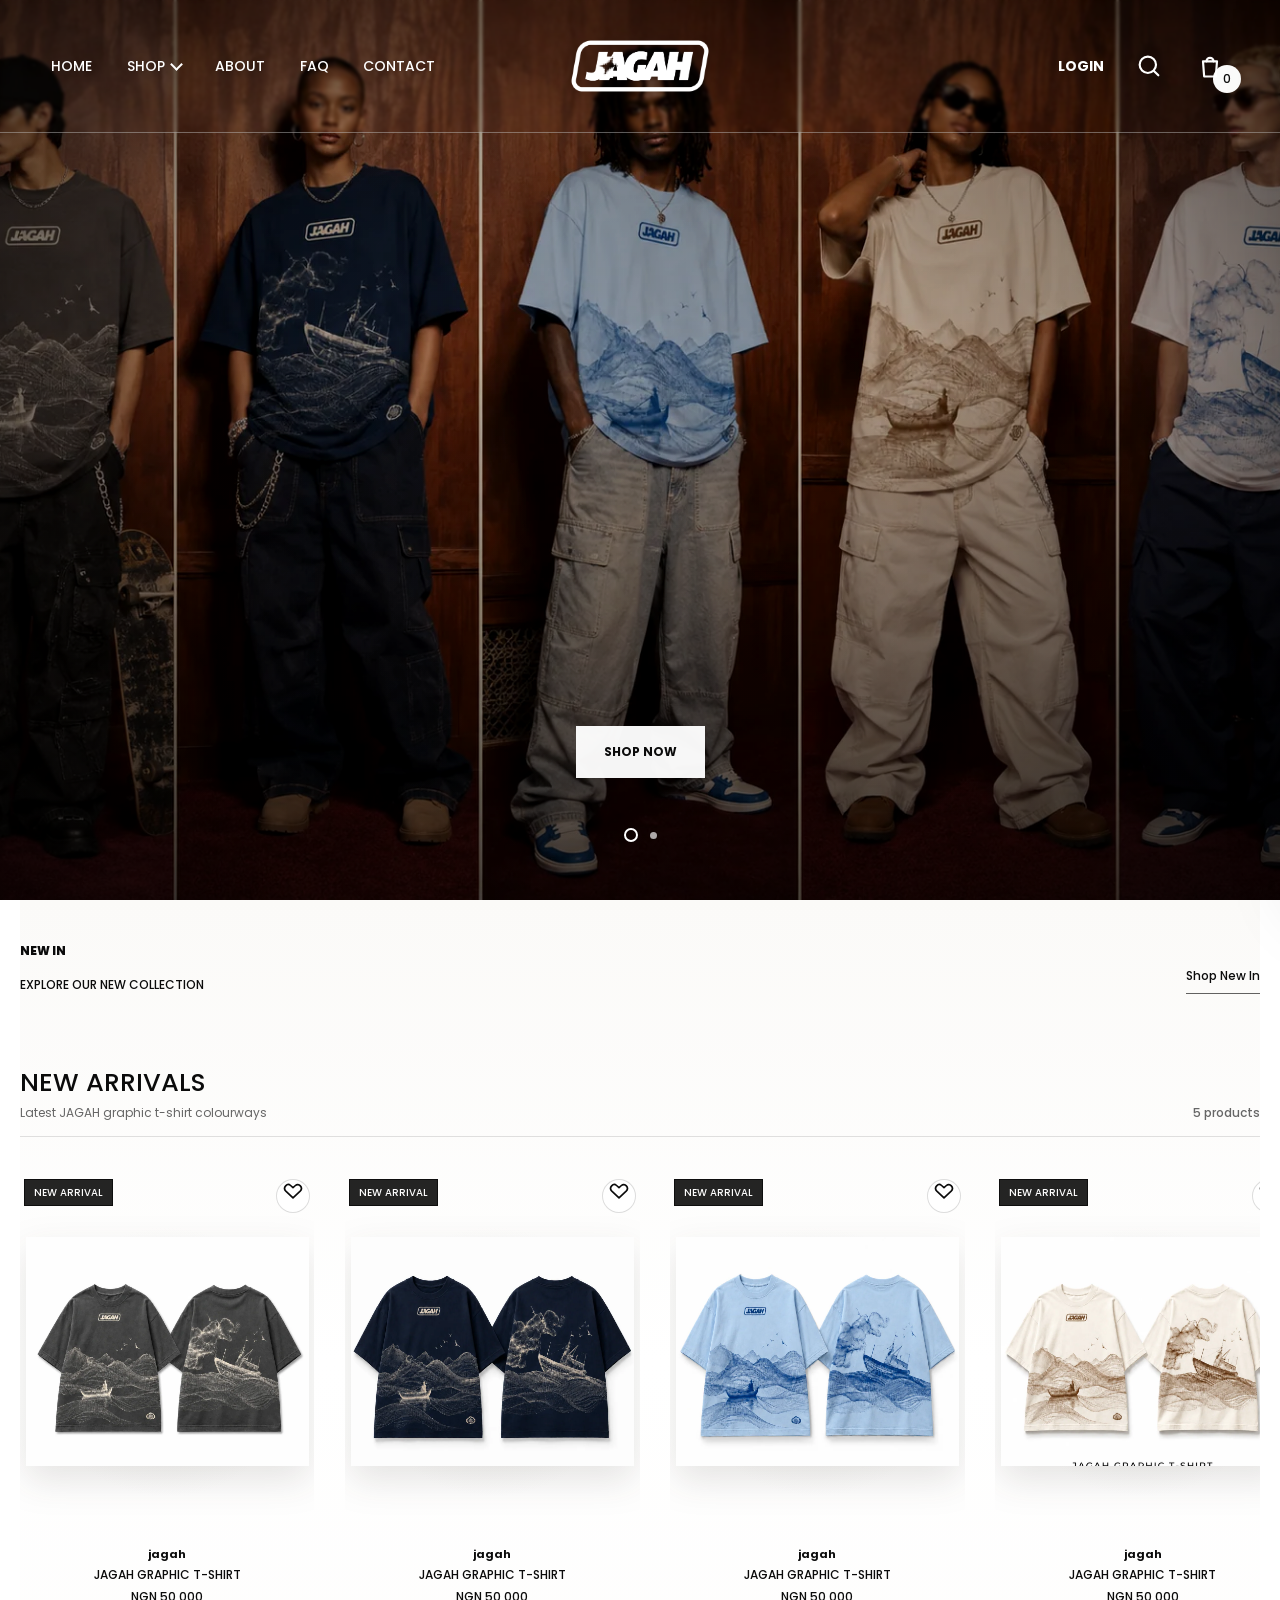
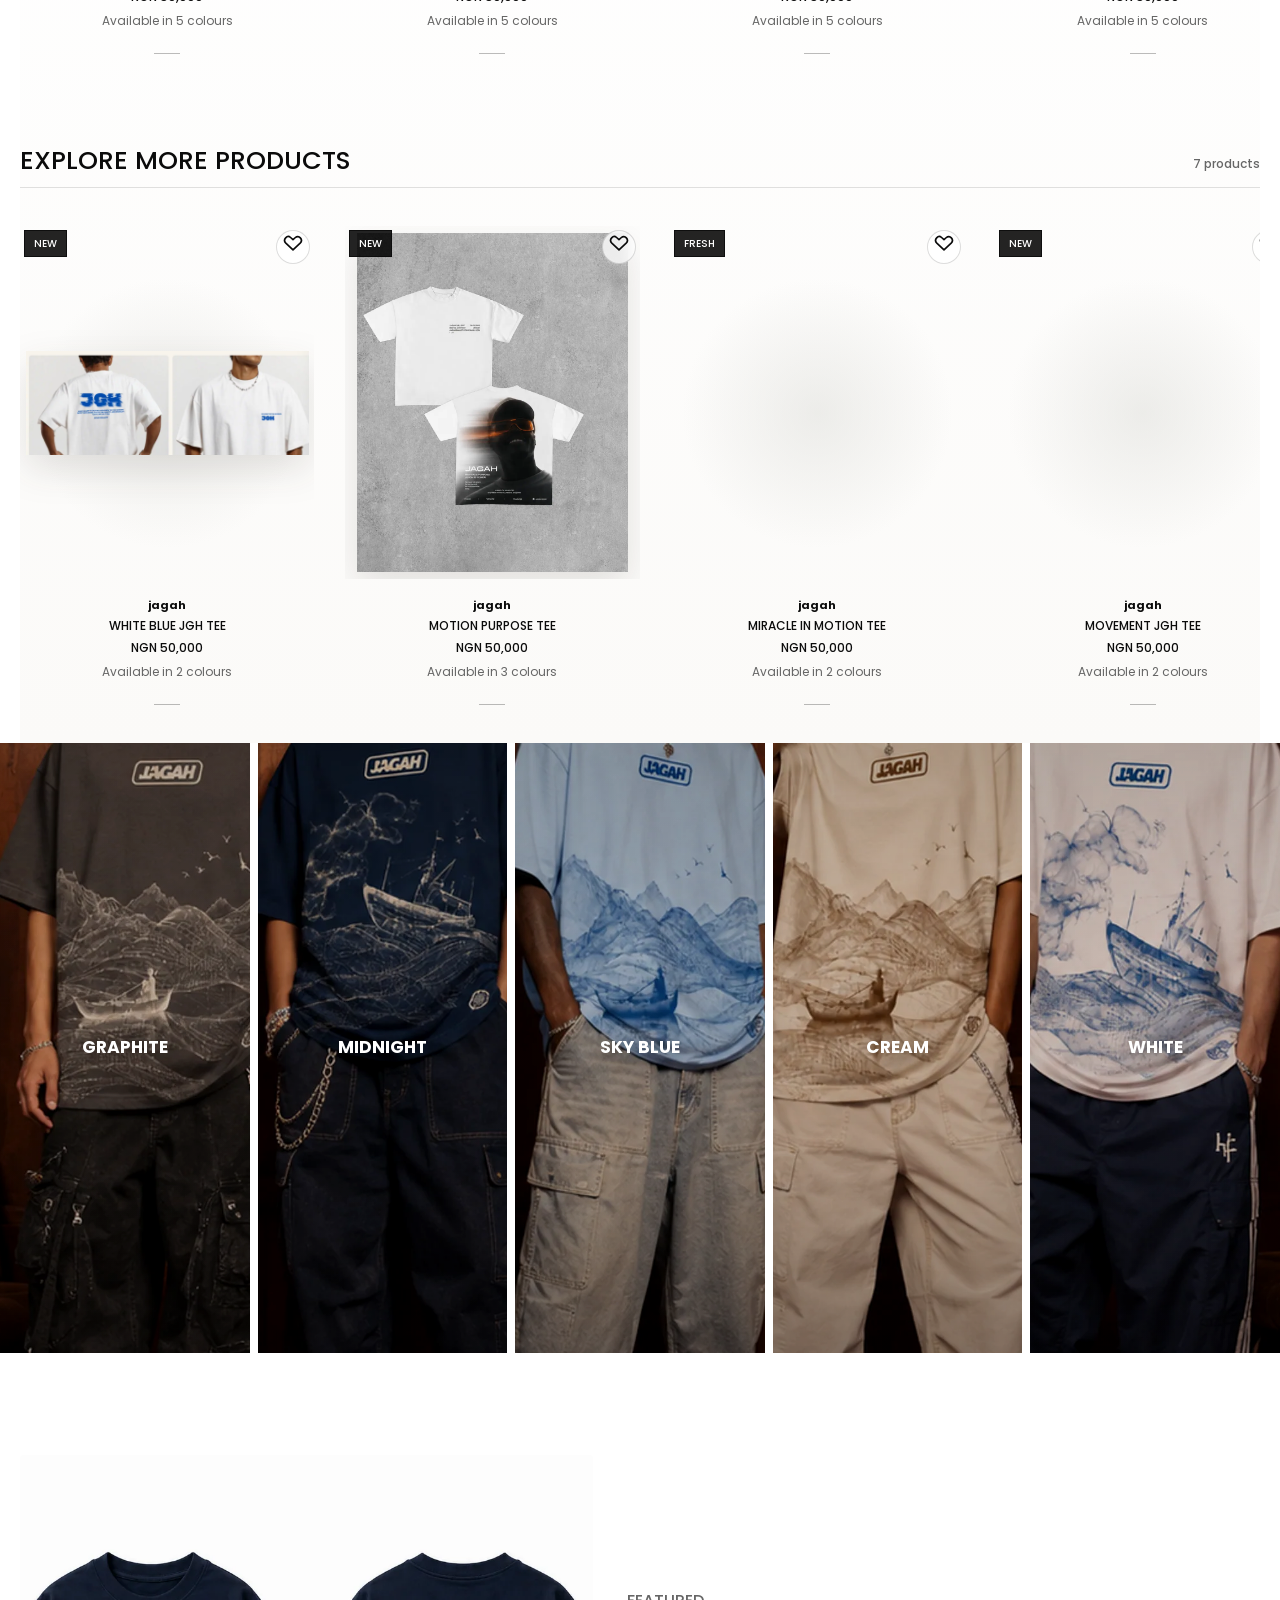
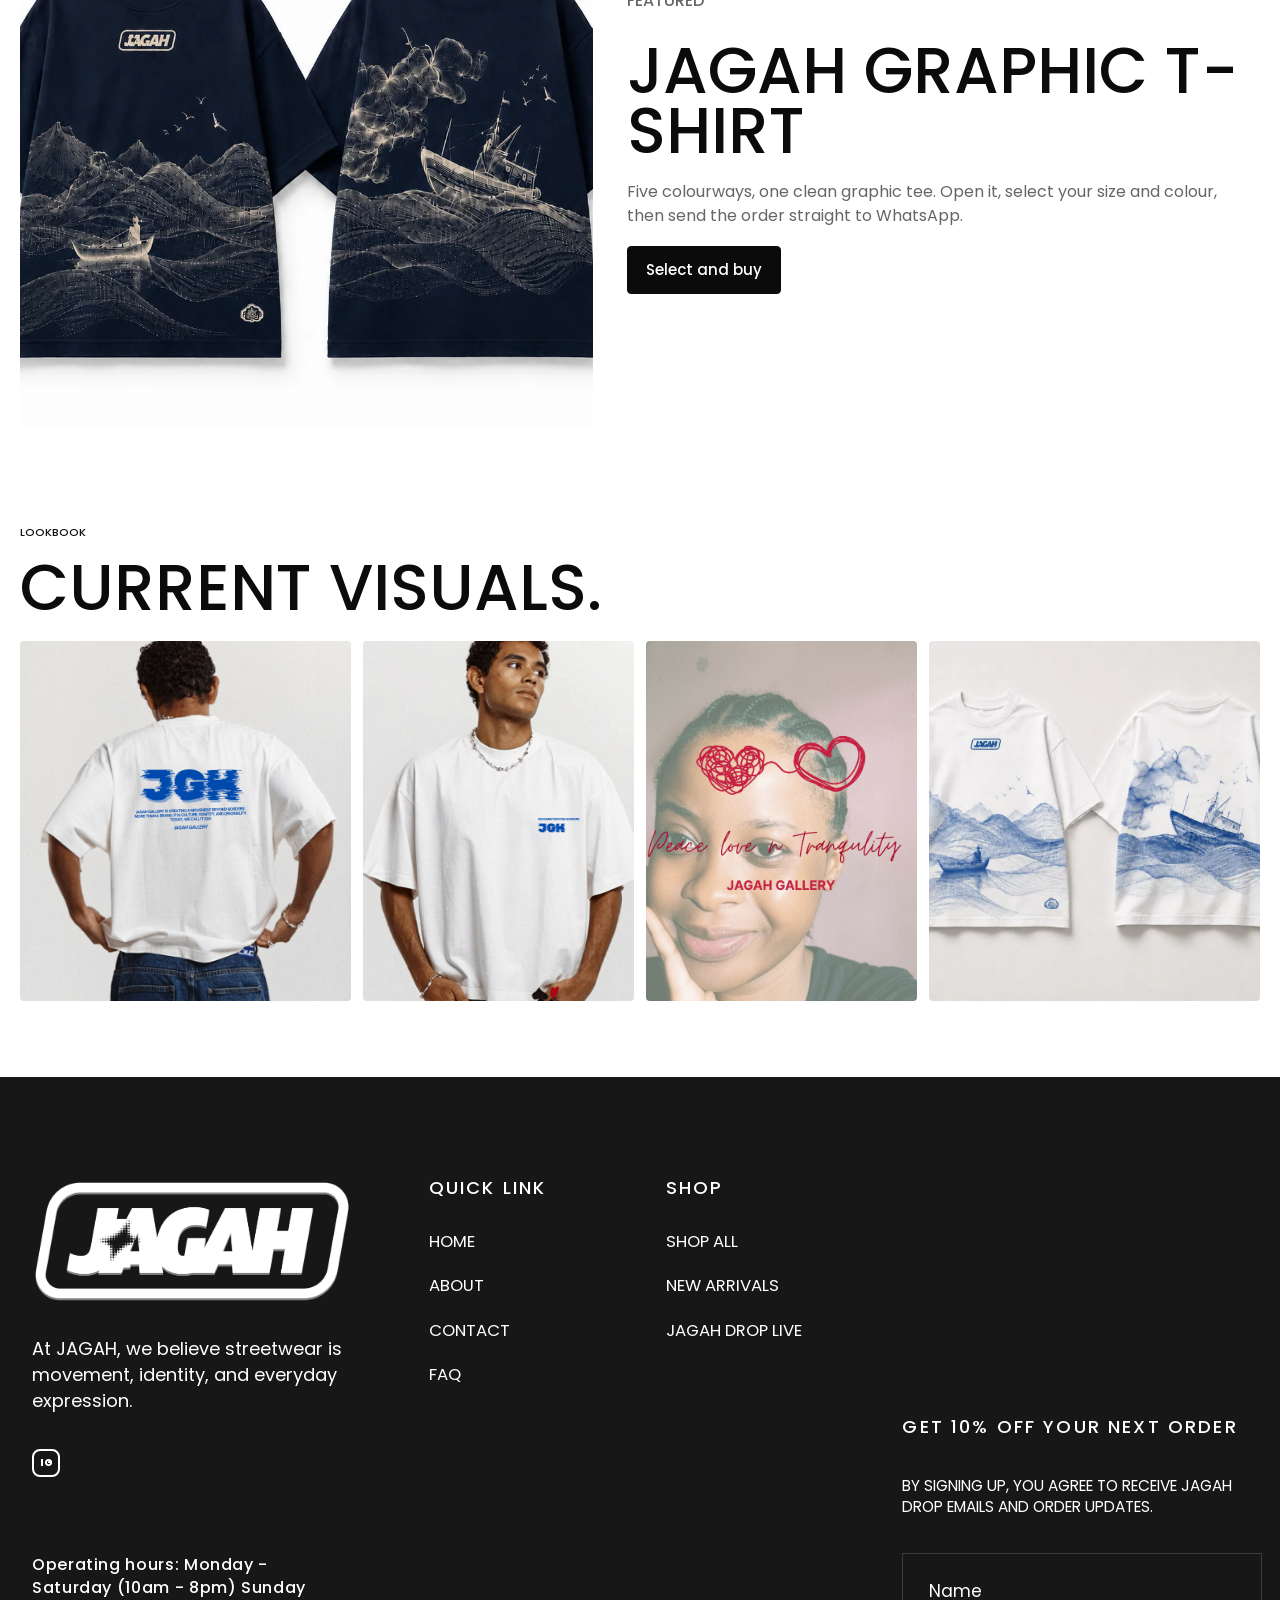
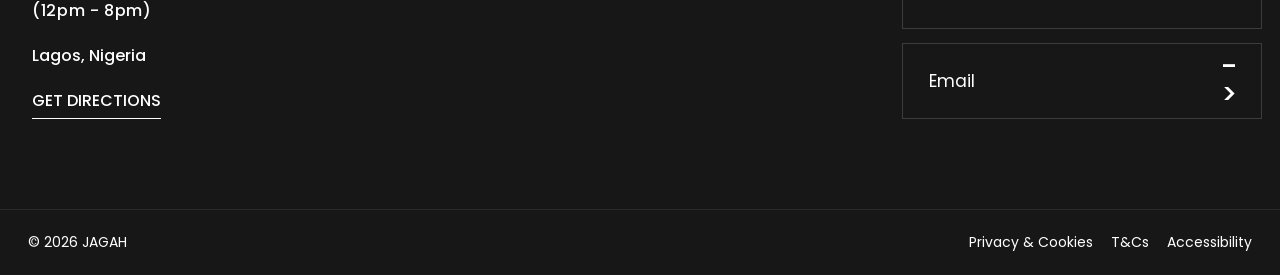
==== commit 86ea4389: "Add files via upload" ====
--- a/index.html
+++ b/index.html
@@ -14,7 +14,7 @@
   <link rel="preconnect" href="https://fonts.googleapis.com">
   <link rel="preconnect" href="https://fonts.gstatic.com" crossorigin>
   <link href="https://fonts.googleapis.com/css2?family=Poppins:wght@300;400;500;600&display=swap" rel="stylesheet">
-  <link rel="stylesheet" href="styles.css?v=jagah-no-product-popup">
+  <link rel="stylesheet" href="styles.css?v=jagah-checkout-clean">
 </head>
 <body>
   <a class="skip-link" href="#shop">Skip to shop</a>
@@ -269,8 +269,7 @@
   <aside class="bag-drawer" data-bag-drawer aria-hidden="true" aria-labelledby="bag-title">
     <div class="drawer-head">
       <div>
-        <p class="kicker">Shopping bag</p>
-        <h2 id="bag-title">Your selection</h2>
+        <h2 id="bag-title">Shopping Bag</h2>
       </div>
       <button class="close-button" type="button" data-close-bag aria-label="Close bag">X</button>
     </div>
@@ -291,7 +290,7 @@
       <div class="summary-row"><span>Discount</span><strong data-discount>NGN 0</strong></div>
       <div class="summary-row"><span>Delivery estimate</span><strong data-delivery>Free</strong></div>
       <div class="summary-row total"><span>Total</span><strong data-total>NGN 0</strong></div>
-      <button class="button primary full" type="button" data-checkout>Checkout</button>
+      <button class="button primary full" type="button" data-checkout>Buy it now</button>
       <button class="button soft full" type="button" data-close-bag>Continue shopping</button>
     </div>
   </aside>
@@ -415,7 +414,7 @@
     </div>
   </footer>
 
-  <script src="script.js?v=jagah-no-product-popup"></script>
+  <script src="script.js?v=jagah-checkout-clean"></script>
 </body>
 </html>
 
--- a/styles.css
+++ b/styles.css
@@ -1677,12 +1677,12 @@
   right: 0;
   z-index: 70;
   display: flex;
-  width: min(480px, calc(100vw - 18px));
+  width: min(1040px, calc(100vw - 26px));
   height: 100svh;
   flex-direction: column;
   border-left: 1px solid var(--line);
-  background: var(--paper);
-  box-shadow: -18px 0 60px rgba(11, 11, 11, 0.2);
+  background: var(--white);
+  box-shadow: -28px 0 80px rgba(11, 11, 11, 0.24);
   transform: translateX(106%);
   transition: transform 220ms ease;
 }
@@ -1696,58 +1696,116 @@
 }
 
 .drawer-head {
-  padding: 20px;
+  min-height: 80px;
+  padding: 24px 34px;
   border-bottom: 1px solid var(--line);
   background: var(--white);
 }
 
 .drawer-head h2 {
-  font-size: 34px;
+  font-size: 18px;
+  letter-spacing: 0.16em;
+  text-transform: uppercase;
 }
 
 .close-button {
   width: 42px;
   height: 42px;
+  border-color: transparent;
+  border-radius: 0;
+  background: transparent;
+  font-size: 20px;
   font-weight: 500;
 }
 
 .bag-items {
   display: grid;
-  gap: 12px;
+  gap: 0;
   overflow-y: auto;
-  padding: 16px;
+  padding: 0;
 }
 
 .bag-line {
   display: grid;
-  grid-template-columns: 82px 1fr;
-  gap: 12px;
-  border: 1px solid var(--line);
-  border-radius: var(--radius);
-  padding: 10px;
+  grid-template-columns: minmax(320px, 1.05fr) minmax(330px, 0.95fr);
+  gap: 0;
+  min-height: 560px;
+  border: 0;
+  border-bottom: 1px solid var(--line);
+  border-radius: 0;
+  padding: 0;
   background: var(--white);
 }
 
 .bag-line img {
-  height: 92px;
+  height: min(64svh, 620px);
+  border-radius: 0;
+  padding: 48px;
+  object-fit: contain;
+  background: linear-gradient(180deg, #fbfbfb, #f3f3f3);
+}
+
+.bag-line-copy {
+  align-self: start;
+  padding: 40px 34px 34px;
 }
 
 .bag-line h3 {
-  font-size: 15px;
+  max-width: 320px;
+  font-size: 25px;
+  line-height: 1.18;
+  text-transform: uppercase;
 }
 
 .bag-line small {
   color: var(--muted);
 }
 
-.line-actions {
+.bag-option-list {
+  display: grid;
+  gap: 14px;
+  margin: 30px 0;
+  color: var(--ink-2);
+  font-size: 14px;
+}
+
+.bag-option-list p {
+  margin: 0;
+}
+
+.bag-option-list strong {
+  text-transform: uppercase;
+}
+
+.bag-purchase-line {
+  display: grid;
+  grid-template-columns: 112px minmax(0, 1fr);
+  gap: 12px;
+  align-items: stretch;
+}
+
+.bag-line .line-actions {
   display: flex;
   flex-wrap: wrap;
-  gap: 6px;
-  margin-top: 10px;
-}
-
-.line-actions button,
+  justify-content: space-between;
+  gap: 0;
+  margin-top: 0;
+  border: 1px solid var(--ink);
+}
+
+.bag-line .line-actions button,
+.bag-line .line-actions span {
+  display: grid;
+  min-width: 36px;
+  min-height: 52px;
+  place-items: center;
+  border: 0;
+  border-radius: 0;
+  padding: 0 9px;
+  background: var(--white);
+  font-weight: 500;
+}
+
 .qty-button {
   min-height: 32px;
   border: 1px solid var(--line);
@@ -1757,6 +1815,21 @@
   font-weight: 500;
 }
 
+.bag-line .line-actions span {
+  font-size: 17px;
+}
+
+.bag-remove-button {
+  min-height: 52px;
+  border: 1px solid var(--ink);
+  border-radius: 0;
+  background: var(--white);
+  text-transform: uppercase;
+  font-size: 13px;
+  font-weight: 500;
+  letter-spacing: 0.03em;
+}
+
 .bag-empty {
   display: grid;
   gap: 6px;
@@ -1776,8 +1849,12 @@
   gap: 12px;
   margin-top: auto;
   border-top: 1px solid var(--line);
-  padding: 18px;
+  padding: 24px 34px;
   background: var(--white);
+}
+
+.bag-summary .coupon-line {
+  display: none;
 }
 
 .coupon-line span {
@@ -1811,11 +1888,29 @@
   font-size: 19px;
 }
 
+.bag-summary .button.primary {
+  min-height: 54px;
+  border-color: var(--ink);
+  border-radius: 0;
+  color: var(--white);
+  background: var(--ink);
+  text-transform: uppercase;
+  letter-spacing: 0.02em;
+}
+
+.bag-summary .button.soft {
+  min-height: 48px;
+  border-radius: 0;
+  background: var(--white);
+  text-transform: uppercase;
+  letter-spacing: 0.02em;
+}
+
 .scrim {
   position: fixed;
   inset: 0;
   z-index: 69;
-  background: rgba(11, 11, 11, 0.5);
+  background: rgba(11, 11, 11, 0.62);
   opacity: 0;
   transition: opacity 180ms ease;
 }
@@ -1829,10 +1924,10 @@
   max-height: calc(100svh - 24px);
   overflow: auto;
   border: 1px solid var(--line);
-  border-radius: var(--radius);
+  border-radius: 0;
   padding: 0;
   color: var(--ink);
-  background: var(--paper);
+  background: var(--white);
   box-shadow: var(--shadow);
 }
 
@@ -1846,12 +1941,27 @@
   background: var(--white);
 }
 
+.checkout-dialog {
+  position: relative;
+  width: min(1180px, calc(100vw - 28px));
+  background: var(--white);
+}
+
 .dialog-close {
-  position: sticky;
-  top: 12px;
-  left: calc(100% - 54px);
-  z-index: 2;
-  margin: 12px 12px 0;
+  position: absolute;
+  top: 18px;
+  right: 18px;
+  left: auto;
+  z-index: 5;
+  margin: 0;
+  color: var(--ink);
+  background: var(--white);
+}
+
+.checkout-dialog .dialog-close:hover,
+.mini-dialog .dialog-close:hover {
+  border-color: var(--ink);
+  opacity: 1;
 }
 
 .product-detail {
@@ -2043,12 +2153,23 @@
 }
 
 .retail-add-button {
-  min-height: 48px;
-  border: 0;
-  color: var(--white);
-  background: #018849;
+  min-height: 54px;
+  border: 1px solid var(--ink);
+  border-radius: 0;
+  color: var(--ink);
+  background: var(--white);
   font-weight: 500;
-  letter-spacing: 0;
+  letter-spacing: 0.02em;
+  text-transform: uppercase;
+}
+
+.retail-buybox .button.dark.full {
+  min-height: 54px;
+  border: 1px solid var(--ink);
+  border-radius: 0;
+  color: var(--white);
+  background: var(--ink);
+  letter-spacing: 0.02em;
   text-transform: uppercase;
 }
 
@@ -2448,30 +2569,84 @@
 
 .checkout-form {
   display: grid;
-  grid-template-columns: minmax(0, 1fr) 330px;
-  gap: 24px;
-  padding: 0 24px 24px;
+  grid-template-columns: minmax(0, 1fr) minmax(340px, 430px);
+  gap: 36px;
+  padding: 62px 34px 34px;
+}
+
+.checkout-form .kicker {
+  margin: 0 0 18px;
+  color: var(--ink);
+  font-size: 13px;
+  letter-spacing: 0.12em;
+  text-transform: uppercase;
+}
+
+.checkout-form h2 {
+  max-width: 640px;
+  margin: 0 0 30px;
+  font-size: clamp(34px, 6vw, 72px);
+  font-weight: 400;
+  line-height: 0.98;
+  text-transform: uppercase;
 }
 
 .checkout-form fieldset {
   display: grid;
   gap: 12px;
   border: 1px solid var(--line);
-  border-radius: var(--radius);
-  margin: 16px 0;
-  padding: 16px;
+  border-radius: 0;
+  margin: 18px 0;
+  padding: 20px 24px 22px;
   background: var(--white);
 }
 
 .checkout-form legend {
-  padding: 0 8px;
+  padding: 0 10px;
+  color: var(--ink);
+  font-size: 22px;
   font-weight: 500;
+}
+
+.checkout-form label {
+  display: grid;
+  gap: 9px;
+  color: #4f5965;
+  font-size: 13px;
+  font-weight: 500;
+  letter-spacing: 0.03em;
+  text-transform: uppercase;
+}
+
+.checkout-form input,
+.checkout-form select {
+  min-height: 58px;
+  border-radius: 0;
+}
+
+.checkout-form .button.primary[type="submit"] {
+  min-height: 56px;
+  border-color: var(--ink);
+  border-radius: 0;
+  color: var(--white);
+  background: var(--ink);
+  letter-spacing: 0.02em;
+  text-transform: uppercase;
 }
 
 .checkout-summary {
   position: sticky;
   top: 16px;
   align-self: start;
+  border-radius: 0;
+  padding: 26px 28px;
+}
+
+.checkout-summary h3 {
+  margin: 0 0 20px;
+  font-size: 28px;
+  font-weight: 400;
+  line-height: 1.15;
 }
 
 .summary-item,
@@ -2485,9 +2660,43 @@
   padding-bottom: 10px;
 }
 
+.checkout-summary .summary-item {
+  grid-template-columns: 92px minmax(0, 1fr) auto;
+  padding: 18px 0;
+}
+
 .summary-item img,
 .saved-row img {
   height: 68px;
+}
+
+.checkout-summary .summary-item img {
+  height: 92px;
+  border-radius: 0;
+  object-fit: contain;
+  background: #f5f5f5;
+}
+
+.checkout-summary .summary-item strong {
+  font-size: 18px;
+  line-height: 1.3;
+}
+
+.checkout-summary .summary-item small {
+  color: var(--ink);
+  font-size: 14px;
+}
+
+.checkout-summary .summary-row {
+  padding-block: 7px;
+  color: var(--muted);
+  font-size: 18px;
+}
+
+.checkout-summary .summary-row.total {
+  margin-top: 10px;
+  padding-top: 18px;
+  font-size: 22px;
 }
 
 .mini-dialog {
@@ -3445,7 +3654,48 @@
   }
 
   .bag-drawer {
-    width: min(100vw, 480px);
+    width: 100vw;
+  }
+
+  .drawer-head {
+    min-height: 68px;
+    padding: 18px 18px;
+  }
+
+  .drawer-head h2 {
+    font-size: 15px;
+  }
+
+  .bag-line {
+    grid-template-columns: 1fr;
+    min-height: 0;
+  }
+
+  .bag-line img {
+    height: 340px;
+    padding: 28px;
+  }
+
+  .bag-line-copy {
+    padding: 24px 18px 20px;
+  }
+
+  .bag-line h3 {
+    max-width: none;
+    font-size: 20px;
+  }
+
+  .bag-purchase-line {
+    grid-template-columns: 1fr;
+  }
+
+  .bag-line .line-actions,
+  .bag-remove-button {
+    width: 100%;
+  }
+
+  .bag-summary {
+    padding: 18px;
   }
 
   .product-detail,
@@ -3698,6 +3948,51 @@
 }
 
 @media (max-width: 720px) {
+  .checkout-dialog {
+    width: min(100vw - 18px, 680px);
+  }
+
+  .dialog-close {
+    top: 12px;
+    right: 12px;
+  }
+
+  .checkout-form {
+    gap: 22px;
+    padding: 58px 16px 18px;
+  }
+
+  .checkout-form h2 {
+    max-width: 330px;
+    margin-bottom: 22px;
+    font-size: 34px;
+    line-height: 1;
+  }
+
+  .checkout-form fieldset {
+    padding: 16px;
+  }
+
+  .checkout-form legend {
+    font-size: 18px;
+  }
+
+  .checkout-summary {
+    padding: 18px;
+  }
+
+  .checkout-summary .summary-item {
+    grid-template-columns: 74px minmax(0, 1fr);
+  }
+
+  .checkout-summary .summary-item > strong {
+    grid-column: 2;
+  }
+
+  .checkout-summary .summary-item img {
+    height: 74px;
+  }
+
   .standalone-product-view .product-gallery-retail {
     grid-template-columns: 1fr;
   }
